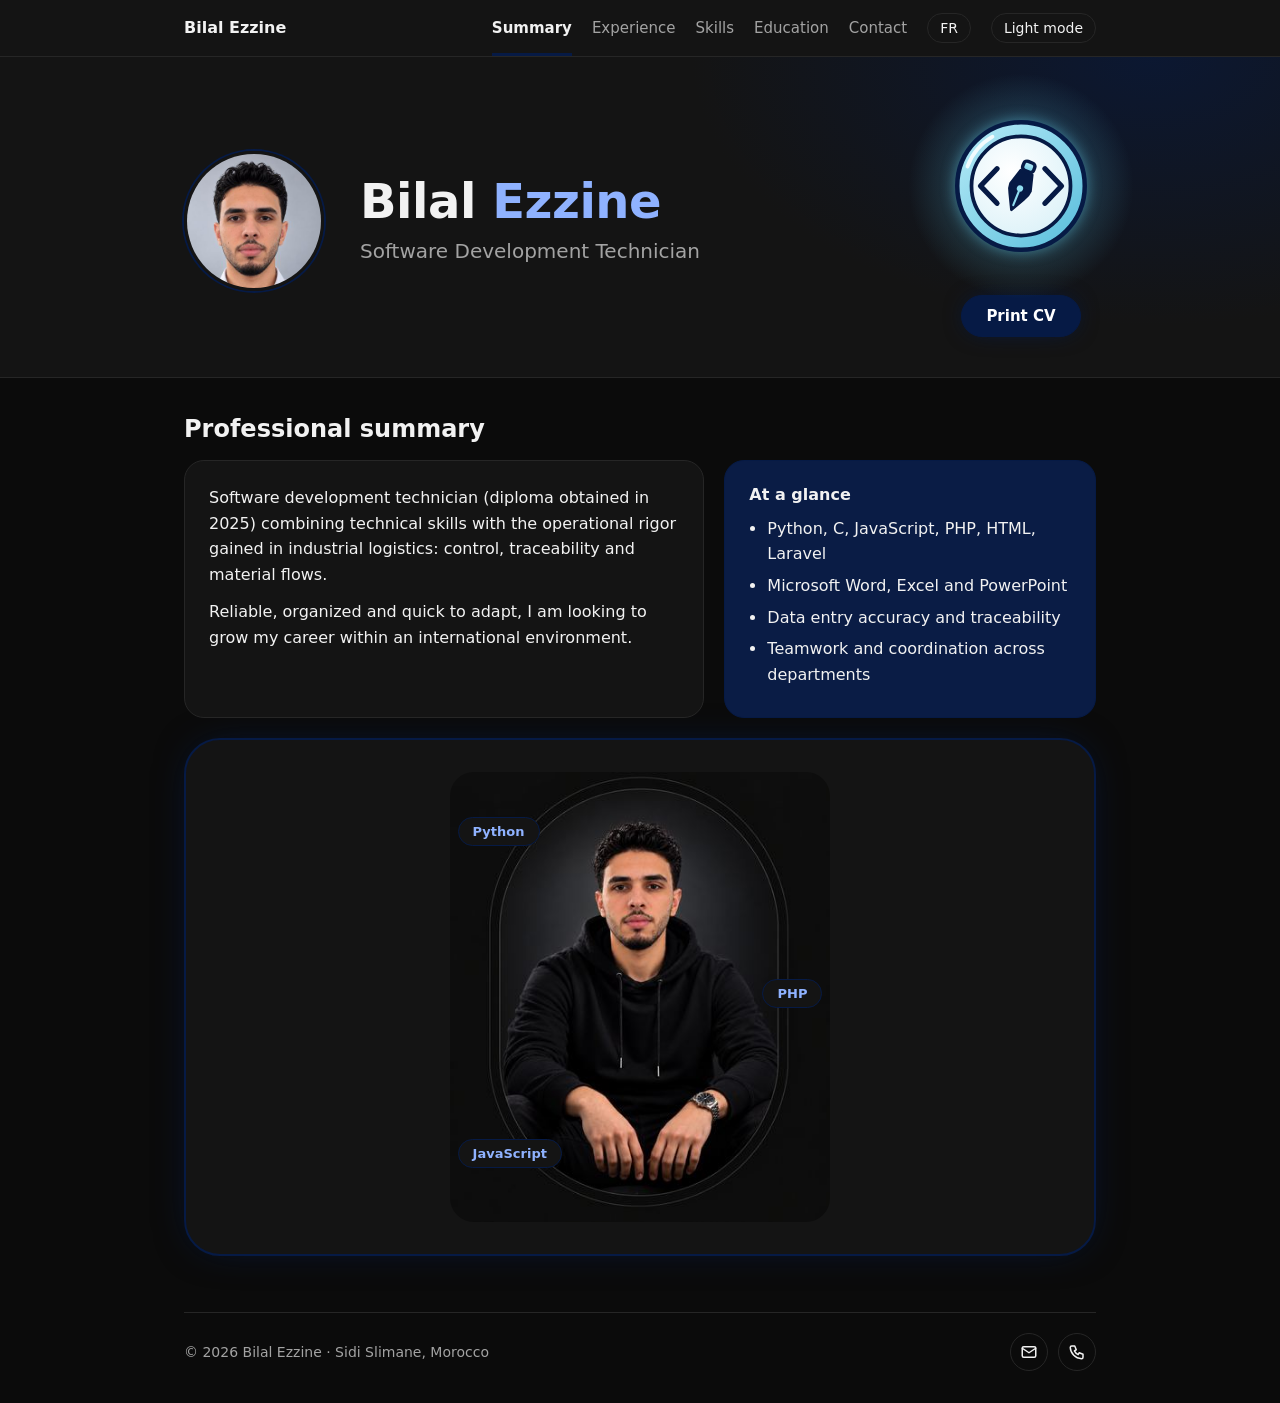
==== index.html @ f0fdd1bc "Add files via upload" ====
<!DOCTYPE html>
<html lang="en">
<head>
<meta charset="utf-8">
<meta name="viewport" content="width=device-width, initial-scale=1, viewport-fit=cover">
<title>Bilal Ezzine – Software Development Technician | Logistics and Operations</title>
<meta name="description" content="Software development technician (2025) with industrial logistics experience at Kromberg & Schubert.">
<script>try{var t=localStorage.getItem("theme");if(t)document.documentElement.setAttribute("data-theme",t)}catch(e){}</script>
<link rel="stylesheet" href="style.css">
<link rel="stylesheet" href="cursor.css">
<link rel="icon" type="image/svg+xml" href="icon.svg">

</head>
<body>
<nav class="nav" aria-label="Main">
<div class="wrap">
<strong>Bilal Ezzine</strong>
<a class="l on" href="index.html" aria-current="page">Summary</a><a class="l" href="experience.html">Experience</a><a class="l" href="skills.html">Skills</a><a class="l" href="education.html">Education</a><a class="l" href="contact.html">Contact</a>
<button class="ib" id="lang" type="button" aria-label="Switch language">FR</button>
<button class="ib" id="theme" type="button" aria-label="Switch between light and dark theme">Theme</button>
</div>
</nav>

<header>
<div class="wrap">
<div class="head">
<div class="who"><img class="pic ava" src="[data-uri]" alt="Portrait of Bilal Ezzine" width="320" height="320"><div><h1>Bilal <span class="g">Ezzine</span></h1><p class="title" aria-live="off"><span id="role">Software Development Technician</span></p></div></div>
<div class="cta">
<!-- ===== Dev & Design icon : HTML ===== -->
<button class="dd" type="button" aria-label="Development and Design" title="Development &amp; Design">
<span class="dd__float">
<span class="dd__halo"></span>
<span class="dd__halo dd__halo--hi"></span>
<span class="dd__pulse"></span>
<span class="dd__body">
<svg class="dd__svg" viewBox="0 0 200 200" aria-hidden="true" focusable="false">
<defs>
<linearGradient id="ddRing" x1="0" y1="0" x2="1" y2="1"><stop offset="0" stop-color="#B9ECF8"/><stop offset="1" stop-color="#56BCDB"/></linearGradient>
<radialGradient id="ddDisc" cx=".4" cy=".35" r=".75"><stop offset="0" stop-color="#FFFFFF"/><stop offset="1" stop-color="#DAF1F8"/></radialGradient>
<linearGradient id="ddBarrel" x1="0" y1="0" x2="0" y2="1"><stop offset="0" stop-color="#B9ECF8"/><stop offset="1" stop-color="#6FCBE4"/></linearGradient>
<linearGradient id="ddShine" x1="0" y1="0" x2="1" y2="0"><stop offset="0" stop-color="#FFFFFF" stop-opacity="0"/><stop offset=".5" stop-color="#FFFFFF" stop-opacity=".8"/><stop offset="1" stop-color="#FFFFFF" stop-opacity="0"/></linearGradient>
<clipPath id="ddClip"><circle cx="100" cy="100" r="88"/></clipPath>
</defs>
<circle cx="100" cy="100" r="85" fill="url(#ddRing)" stroke="#061A45" stroke-width="6"/>
<circle cx="100" cy="100" r="66" fill="url(#ddDisc)" stroke="#061A45" stroke-width="5"/>
<path d="M28.6 74A76 76 0 0 1 62 34.2" fill="none" stroke="#FFFFFF" stroke-opacity=".85" stroke-width="5" stroke-linecap="round"/>
<g fill="none" stroke="#061A45" stroke-width="7" stroke-linecap="round" stroke-linejoin="round">
<path class="dd__br dd__br--l" d="M68 77 46 100 68 123"/>
<path class="dd__br dd__br--r" d="M132 77 154 100 132 123"/>
</g>
<g transform="translate(100 100) rotate(22) scale(.92)">
<g class="dd__nib">
<rect x="-8.5" y="-37" width="17" height="14" rx="5" fill="url(#ddBarrel)" stroke="#061A45" stroke-width="5"/>
<path d="M-9-21H9L15.5 2Q15.5 9 11 16L0 37-11 16Q-15.5 9-15.5 2Z" fill="#061A45" stroke="#061A45" stroke-width="4" stroke-linejoin="round"/>
<circle class="dd__hole" cx="0" cy="4" r="4.6" fill="#8FDDF0"/>
<path d="M0 9V30" stroke="#8FDDF0" stroke-width="3" stroke-linecap="round"/>
</g>
</g>
<g clip-path="url(#ddClip)"><g transform="rotate(18 100 100)"><rect class="dd__shine" x="-70" y="-30" width="44" height="260" fill="url(#ddShine)"/></g></g>
</svg>
</span>
</span>
</button>
<!-- ===== /Dev & Design icon : HTML ===== -->
<a class="btn" id="print" href="CV_Bilal_Ezzine.pdf" target="_blank" rel="noopener">Print CV</a></div>
</div>

</div>
</header>

<div class="wrap">
<main>
<section id="summary" class="rv cur">
<div class="sh"><h2>Professional summary</h2></div>
<div class="intro">
<div class="card">
<p>Software development technician (diploma obtained in 2025) combining technical skills with the operational rigor gained in industrial logistics: control, traceability and material flows.</p>
<p>Reliable, organized and quick to adapt, I am looking to grow my career within an international environment.</p>
</div>
<div class="card key">
<h3>At a glance</h3>
<ul>
<li>Python, C, JavaScript, PHP, HTML, Laravel</li>
<li>Microsoft Word, Excel and PowerPoint</li>
<li>Data entry accuracy and traceability</li>
<li>Teamwork and coordination across departments</li>
</ul>
</div>
</div>
<div class="show"><div class="frame"><img src="[data-uri]" alt="Bilal Ezzine, studio portrait" width="420" height="497"><span class="chip c1">Python</span><span class="chip c2">PHP</span><span class="chip c3">JavaScript</span></div></div>
</section>
<div class="printall" aria-hidden="true">
<section class="ps">
<div class="sh"><h2>Professional experience</h2></div>
<div class="card">
<div class="co"><b>Kromberg &amp; Schubert</b><span>Logistics and control</span></div>
<details class="job" open><summary><span class="d">June 2026 – present</span><h3>Material Flow Intern</h3></summary><ul><li>Track material flows between production areas</li><li>Support the availability of components</li></ul></details>
<details class="job" open><summary><span class="d">2025 – 2026</span><h3>Inbound Logistics</h3></summary><ul><li>Received components and checked their conformity</li><li>Monitored stock levels and entered data accurately in the system</li><li>Coordinated with other departments</li></ul></details>
<details class="job" open><summary><span class="d">5 months</span><h3>Logistics Control Agent (Hunter system)</h3></summary><ul><li>Controlled cable movements and ensured their traceability</li><li>Detected and reported anomalies</li></ul></details>
</div>
<div class="card" style="margin-top:16px">
<div class="co"><b>Earlier experience</b></div>
<details class="job" open><summary><span class="d">2023 · 2 months</span><h3>IT Intern, Sidi Slimane</h3></summary><ul><li>Processed data and supported users</li><li>Installed software and provided first-level troubleshooting</li></ul></details>
<details class="job" open><summary><span class="d">2020 – 2023</span><h3>Retailer and Cashier, clothing store</h3></summary><ul><li>Handled customer relations and sales</li><li>Managed the daily cash register</li></ul></details>
</div>
</section>
<section class="ps">
<div class="sh"><h2>Skills</h2>
</div>
<div class="cols">
<div class="card" data-c="dev"><h3>Programming and web</h3><ul><li>C</li><li>Python</li><li>JavaScript</li><li>PHP</li><li>HTML</li><li>Laravel</li></ul></div>
<div class="card" data-c="tools"><h3>Productivity tools</h3><ul><li>Microsoft Word</li><li>Excel</li><li>PowerPoint</li></ul></div>
<div class="card" data-c="ops"><h3>Logistics and operations</h3><ul><li>Logistics control</li><li>Material flow tracking</li><li>Traceability</li><li>Receiving</li></ul></div>
<div class="card" data-c="all"><h3>Strengths and languages</h3><ul><li>Rigor and organization</li><li>Teamwork</li><li>Adaptability</li><li>Initiative</li><li>Arabic</li><li>French</li><li>English</li></ul></div>
</div>
</section>
<section class="ps">
<div class="sh"><h2>Education</h2></div>
<div class="edu">
<div class="card"><div class="y">2025</div><h3>MIAGE, Sidi Slimane</h3><p>Specialized Technician diploma in Software Development, with additional training in office applications.</p></div>
<div class="card"><div class="y">2023</div><h3>Ibn Tofail University, Kénitra</h3><p>Second year in Economics and Management.</p></div>
<div class="card"><div class="y">2022</div><h3>Lycée Kacem Amine</h3><p>Baccalaureate in Physical Sciences, French option.</p></div>
</div>
</section>
<section class="ps">
<div class="sh"><h2>Contact</h2></div>
<div class="card"><p>I would be glad to discuss how my technical and operational background can contribute to your team.</p>
<p><a href="mailto:bilalezzine07@gmail.com">bilalezzine07@gmail.com</a> · <a href="tel:+212625199888">+212 6 25 19 98 88</a></p>
<p style="margin-top:16px"> <span role="status" style="margin-left:10px;color:var(--muted)"></span></p></div>
</section>
</div>
</main>
<footer><span>© 2026 Bilal Ezzine · Sidi Slimane, Morocco</span><span class="soc"><a href="mailto:bilalezzine07@gmail.com" aria-label="Email"><svg viewBox="0 0 24 24" width="18" height="18" fill="none" stroke="currentColor" stroke-width="2" stroke-linecap="round" stroke-linejoin="round" aria-hidden="true"><rect x="3" y="5" width="18" height="14" rx="2"/><path d="m3 7 9 6 9-6"/></svg></a><a href="tel:+212625199888" aria-label="Phone"><svg viewBox="0 0 24 24" width="18" height="18" fill="none" stroke="currentColor" stroke-width="2" stroke-linecap="round" stroke-linejoin="round" aria-hidden="true"><path d="M5 4h4l2 5-2.5 1.5a11 11 0 0 0 5 5L15 13l5 2v4a2 2 0 0 1-2 2A16 16 0 0 1 3 6a2 2 0 0 1 2-2z"/></svg></a></span></footer>
</div>

<script src="app.js"></script>
<script src="cursor.js"></script>
</body>
</html>
---- style.css ----
:root{--bg:#0b0b0b;--panel:#141414;--ink:#F2F2F2;--muted:#A3A3A3;--line:#262626;--accent:#061A45;--accent-ink:#8FB2FF;--accent-soft:#0A1C45;--on-accent:#FFFFFF;
--font:'Segoe UI','Segoe UI Variable',system-ui,-apple-system,'Helvetica Neue',Arial,sans-serif;
box-sizing:border-box;padding-top:env(safe-area-inset-top,0px);padding-bottom:env(safe-area-inset-bottom,0px);color-scheme:dark}
:root[data-theme="light"]{--bg:#F6F7FA;--panel:#FFFFFF;--ink:#111111;--muted:#555555;--line:#DDE1EA;--accent:#061A45;--accent-ink:#061A45;--accent-soft:#E4EAF6;--on-accent:#FFFFFF;color-scheme:light}
*,*::before,*::after{box-sizing:border-box}
html{scroll-padding-top:calc(env(safe-area-inset-top,0px) + 72px);scroll-behavior:smooth}
body{margin:0;background:var(--bg);color:var(--ink);font:400 16px/1.6 var(--font)}
body::before{content:"";position:fixed;inset:0 0 auto;height:env(safe-area-inset-top,0px);background:var(--panel);z-index:11}
a{color:var(--accent-ink)}
:focus-visible{outline:2px solid var(--accent-ink);outline-offset:3px}
.wrap{max-width:960px;margin:0 auto;padding:0 24px}
.nav{position:sticky;top:env(safe-area-inset-top,0px);z-index:10;background:var(--panel);border-bottom:1px solid var(--line)}
.nav .wrap{display:flex;align-items:center;gap:20px;height:56px}
.nav strong{font-weight:600;margin-right:auto;white-space:nowrap}
.nav a.l{color:var(--muted);text-decoration:none;font-size:15px;height:56px;display:flex;align-items:center;border-bottom:3px solid transparent;padding-top:3px}
.nav a.l:hover{color:var(--ink)}
.nav a.l.on{color:var(--ink);border-bottom-color:var(--accent);font-weight:600}
.ib{border:1px solid var(--line);background:transparent;color:var(--ink);border-radius:4px;padding:6px 12px;font:500 14px var(--font);cursor:pointer}
.ib:hover{border-color:var(--accent);color:var(--accent-ink)}
#bar{position:absolute;left:0;bottom:-1px;height:3px;width:0;background:var(--accent)}
header{background:var(--panel);border-bottom:1px solid var(--line)}
.head{padding:44px 0 28px;display:grid;grid-template-columns:1fr auto;gap:24px;align-items:end}
h1{font:600 clamp(34px,6vw,48px)/1.1 var(--font);margin:0 0 8px;letter-spacing:-.01em}
.title{font-size:20px;color:var(--muted);margin:0;min-height:1.6em}
.title span{display:inline-block;transition:opacity .35s,transform .35s}
.title span.out{opacity:0;transform:translateY(6px)}
.who{display:flex;align-items:center;gap:24px}.pic{width:128px;height:128px;border-radius:50%;object-fit:cover;border:3px solid var(--panel);box-shadow:0 0 0 2px var(--accent);flex:none}
.cta{display:flex;gap:10px;flex-wrap:wrap}
.btn{display:inline-block;padding:10px 20px;border-radius:4px;font:600 15px var(--font);text-decoration:none;border:1px solid var(--accent);background:var(--accent);color:var(--on-accent);cursor:pointer}
.btn.alt{background:transparent;color:var(--accent-ink)}
.btn:hover{filter:brightness(1.08)}
.facts{display:flex;flex-wrap:wrap;gap:8px 28px;padding:14px 0 18px;border-top:1px solid var(--line);font-size:15px;color:var(--muted)}
.facts a{color:var(--ink);text-decoration:none}
.facts a:hover{color:var(--accent-ink);text-decoration:underline}
main{padding:36px 0 56px}
section{margin-bottom:40px}
.sh{display:flex;justify-content:space-between;align-items:center;gap:12px;margin-bottom:16px;flex-wrap:wrap}
h2{font:600 24px/1.25 var(--font);margin:0}
.card{background:var(--panel);border:1px solid var(--line);border-radius:6px;padding:24px;transition:border-color .2s,box-shadow .2s}
.card:hover{border-color:var(--accent)}
.card p{margin:0 0 12px;max-width:64ch}
.card p:last-child{margin:0}
.intro{display:grid;grid-template-columns:1.4fr 1fr;gap:20px}
.key{background:var(--accent-soft);border-color:transparent}
.card h3,.key h3{font:600 16px/1.3 var(--font);margin:0 0 10px}
.key ul{margin:0;padding-left:18px}
.key li{margin-bottom:6px}
details.job{border-top:1px solid var(--line)}
details.job:first-of-type{border-top:0}
details.job summary{cursor:pointer;list-style:none;display:grid;grid-template-columns:170px 1fr 20px;gap:4px 24px;padding:14px 0;align-items:baseline}
details.job summary::-webkit-details-marker{display:none}
details.job summary::after{content:"+";color:var(--accent-ink);font-weight:600;font-size:20px;text-align:right;transition:transform .2s}
details.job[open] summary::after{content:"–"}
.job .d{color:var(--muted);font-size:14.5px}
.job h3{font:600 16.5px/1.3 var(--font);margin:0}
.job ul{margin:0 0 14px 194px;padding-left:18px;max-width:62ch}
.job li{margin-bottom:3px}
.co{display:flex;justify-content:space-between;gap:10px;flex-wrap:wrap;margin-bottom:6px}
.co b{font-size:18px;font-weight:600}
.co span{color:var(--muted)}
.tabs{display:flex;gap:8px;flex-wrap:wrap}
.tabs button{border:1px solid var(--line);background:transparent;color:var(--ink);border-radius:999px;padding:5px 15px;font:500 14px var(--font);cursor:pointer}
.tabs button[aria-pressed="true"]{background:var(--accent);border-color:var(--accent);color:var(--on-accent)}
.cols{display:grid;grid-template-columns:repeat(2,1fr);gap:16px}
.cols .card[hidden]{display:none}
.cols ul{list-style:none;margin:0;padding:0;display:flex;flex-wrap:wrap;gap:8px}
.cols li{border:1px solid var(--line);border-radius:4px;padding:3px 11px;font-size:14.5px;background:var(--bg)}
.edu{display:grid;gap:16px;grid-template-columns:repeat(3,1fr)}
.edu .y{color:var(--accent-ink);font-weight:600;font-size:14.5px;margin-bottom:4px}
.edu p{color:var(--muted);font-size:15px}
footer{border-top:1px solid var(--line);padding:20px 0 32px;color:var(--muted);font-size:14px}
.js .rv{opacity:0;transform:translateY(14px);transition:opacity .6s ease,transform .6s ease}
.js .rv.in{opacity:1;transform:none}
.g{color:var(--accent-ink)}
header{background:radial-gradient(60% 140% at 90% 0%,rgba(6,26,69,.6),transparent 60%),var(--panel)}
.card{border-radius:20px}.card:hover{box-shadow:0 0 0 1px var(--accent),0 0 28px -10px var(--accent)}
.btn,.ib{border-radius:999px}.btn{padding:11px 24px;box-shadow:0 0 22px -6px var(--accent)}
.cols li{border-radius:999px}.key{border:1px solid var(--accent)}
.head{padding:48px 0 40px;align-items:center}.who{gap:36px}
.pic{width:min(240px,34vw);height:auto;border-radius:28px;border:1px solid var(--line);box-shadow:0 0 40px -12px var(--accent)}
footer{display:flex;justify-content:space-between;align-items:center;gap:12px;flex-wrap:wrap}
.soc{display:flex;gap:10px}.soc a{width:38px;height:38px;border:1px solid var(--line);border-radius:50%;display:grid;place-items:center;color:var(--ink)}.soc a:hover{border-color:var(--accent);color:var(--accent-ink)}
@media print{:root:root:root{--bg:#fff;--panel:#fff;--ink:#111;--muted:#444;--line:#ccc;--accent:#061A45;--accent-ink:#061A45;--accent-soft:#f2f2f2;--on-accent:#fff}header{background:#fff}.card:hover,.btn,.pic{box-shadow:none}.soc{display:none}}
section{display:none;margin-bottom:0}section.cur{display:block;animation:pg .35s ease}.printall{display:none}@keyframes pg{from{opacity:0;transform:translateY(10px)}}
main{min-height:60vh}
@media (prefers-reduced-motion:reduce){section.cur{animation:none}}
@media print{section{display:block!important;margin-bottom:28px}.printall{display:block}}
.pic.ava{width:140px;height:140px;border-radius:50%;object-fit:cover;border:3px solid var(--panel);box-shadow:0 0 0 2px var(--accent)}
.show{margin-top:20px;border:2px solid var(--accent);border-radius:36px;background:var(--panel);padding:32px 16px;display:flex;justify-content:center;box-shadow:0 0 40px -14px var(--accent)}
.frame{position:relative;width:min(380px,100%)}.frame img{display:block;width:100%;height:auto;border-radius:24px}
.chip{position:absolute;padding:6px 14px;border-radius:999px;background:var(--panel);border:1px solid var(--accent);color:var(--accent-ink);font:600 13px var(--font);animation:fl 4s ease-in-out infinite}
.c1{top:10%;left:2%}.c2{top:46%;right:2%;animation-delay:-1.3s}.c3{bottom:12%;left:2%;animation-delay:-2.6s}
@keyframes fl{50%{transform:translateY(-8px)}}
@media (prefers-reduced-motion:reduce){.chip{animation:none}}
@media print{.chip{display:none}.show{box-shadow:none}}
@media (max-width:760px){.who{flex-direction:column;align-items:flex-start;gap:16px}.nav .wrap{gap:14px;overflow-x:auto}.nav strong{display:none}.nav a.l{font-size:14px;white-space:nowrap}.head,.intro,.cols,.edu{grid-template-columns:1fr}.head{align-items:start}details.job summary{grid-template-columns:1fr 20px}.job .d{grid-column:1}.job ul{margin-left:0}}
@media (prefers-reduced-motion:reduce){html{scroll-behavior:auto}.js .rv{opacity:1;transform:none;transition:none}.title span{transition:none}}
@media print{body{background:#fff}.nav,.cta,.tabs,#expand,#copy,#msg{display:none}.card{break-inside:avoid}.js .rv{opacity:1;transform:none}}
@media (max-width:760px){.pic{width:170px}.head{padding:32px 0}}
@media (max-width:760px){.pic.ava{width:120px;height:120px}.show{border-radius:28px;padding:20px 12px}}

.nav a.l{flex:none}

/* ===== Dev & Design icon : CSS ===== */
.dd{--size:240px;--cyan:94,196,226;appearance:none;background:none;border:0;padding:0;margin:0;cursor:pointer;position:relative;display:block;width:var(--size);height:var(--size);-webkit-tap-highlight-color:transparent;border-radius:50%}
.dd:focus-visible{outline:2px solid rgba(150,225,245,.95);outline-offset:12px}
.dd__float{position:absolute;inset:0;animation:dd-float 6s ease-in-out infinite}
.dd__halo{position:absolute;inset:-28%;border-radius:50%;pointer-events:none;background:radial-gradient(circle,rgba(var(--cyan),.5) 0%,rgba(var(--cyan),.2) 38%,rgba(var(--cyan),0) 68%);animation:dd-breathe 5s ease-in-out infinite}
.dd__halo.dd__halo--hi{background:radial-gradient(circle,rgba(175,238,252,.6) 0%,rgba(var(--cyan),.3) 36%,rgba(var(--cyan),0) 66%);opacity:0;animation:none;transition:opacity .5s ease}
.dd:hover .dd__halo--hi,.dd:focus-visible .dd__halo--hi{opacity:1}
.dd__body{position:absolute;inset:0;transition:transform .6s cubic-bezier(.2,.8,.2,1),filter .6s ease;filter:drop-shadow(0 0 7px rgba(var(--cyan),.5))}
.dd:hover .dd__body,.dd:focus-visible .dd__body{transform:scale(1.07);filter:drop-shadow(0 0 13px rgba(var(--cyan),.78)) brightness(1.06)}
.dd:active .dd__body{transform:scale(1.02);transition-duration:.15s}
.dd__svg{display:block;width:100%;height:100%;overflow:visible}
.dd__pulse{position:absolute;inset:-4%;border-radius:50%;pointer-events:none;opacity:0;background:radial-gradient(circle,rgba(var(--cyan),0) 58%,rgba(var(--cyan),.5) 70%,rgba(var(--cyan),0) 76%)}
.dd:hover .dd__pulse{animation:dd-pulse 1.2s ease-out 1}
.dd__ripple{position:absolute;inset:2%;border-radius:50%;pointer-events:none;opacity:0;border:2px solid rgba(155,228,246,.9);box-shadow:0 0 18px 2px rgba(var(--cyan),.55),inset 0 0 14px rgba(var(--cyan),.35);animation:dd-ripple 1s cubic-bezier(.16,.7,.3,1) forwards}
.dd__ripple--b{border-width:1px;animation-delay:.14s}
.dd__br--l{animation:dd-brl 4.8s ease-in-out infinite}
.dd__br--r{animation:dd-brr 4.8s ease-in-out infinite}
.dd__nib{transform-box:fill-box;transform-origin:50% 50%;animation:dd-nib 6.5s ease-in-out infinite}
.dd__hole{animation:dd-hole 3.2s ease-in-out infinite}
.dd__shine{animation:dd-shine 8s ease-in-out infinite}
@keyframes dd-float{0%,100%{transform:translateY(0)}50%{transform:translateY(-7px)}}
@keyframes dd-breathe{0%,100%{opacity:.55;transform:scale(.94)}50%{opacity:1;transform:scale(1.06)}}
@keyframes dd-pulse{0%{opacity:.85;transform:scale(.88)}100%{opacity:0;transform:scale(1.35)}}
@keyframes dd-ripple{0%{opacity:.9;transform:scale(.9)}100%{opacity:0;transform:scale(1.7)}}
@keyframes dd-brl{0%,100%{transform:translateX(0)}50%{transform:translateX(-2.5px)}}
@keyframes dd-brr{0%,100%{transform:translateX(0)}50%{transform:translateX(2.5px)}}
@keyframes dd-nib{0%,100%{transform:rotate(-2.5deg) translateY(0)}50%{transform:rotate(2.5deg) translateY(-1.5px)}}
@keyframes dd-hole{0%,100%{opacity:.7}50%{opacity:1}}
@keyframes dd-shine{0%,58%{transform:translateX(0);opacity:0}62%{opacity:1}90%{opacity:1}100%{transform:translateX(340px);opacity:0}}
@media (prefers-reduced-motion:reduce){
.dd__float,.dd__halo,.dd__br,.dd__nib,.dd__hole,.dd__shine,.dd__pulse{animation:none!important}
.dd__halo{opacity:.85}.dd__shine{opacity:0}.dd__ripple{display:none}
.dd__body{transition:filter .3s ease}
.dd:hover .dd__body,.dd:focus-visible .dd__body,.dd:active .dd__body{transform:none}
}
/* ===== /Dev & Design icon : CSS ===== */
.cta{flex-direction:column;align-items:center;gap:34px}
.cta .dd{--size:150px;margin-top:6px}
@media (max-width:760px){.cta{align-items:flex-start;gap:30px;padding-left:10px}.cta .dd{--size:128px}}
@media print{.dd{display:none}}
---- cursor.css ----
/* ===== Custom cursor : Development & Design ===== */
@property --gs{syntax:'<number>';inherits:true;initial-value:1}
.ddc{--ddc-cyan:94,196,226;--ddc-navy:6,26,69;position:fixed;left:0;top:0;width:0;height:0;z-index:2147483647;pointer-events:none;opacity:0;transition:opacity .25s ease}
.ddc.on{opacity:1}
/* when the browser supports it the cursor lives in the top layer, above dialogs, modals and popovers */
.ddc[popover]{position:fixed;inset:auto;left:0;top:0;width:0;height:0;max-width:none;max-height:none;margin:0;padding:0;border:0;background:none;color:inherit;overflow:visible}
.ddc,.ddc *{pointer-events:none!important}
/* native cursor: hidden on every element, every pseudo-element, in every state.
   Vendor-specific pseudo-elements live in their own rules so an unknown one cannot invalidate the others. */
html.ddc-on,html.ddc-on *,html.ddc-on *::before,html.ddc-on *::after,html.ddc-on *::marker{cursor:none!important}
html.ddc-on *::-webkit-details-marker{cursor:none!important}
html.ddc-on *::file-selector-button{cursor:none!important}
html.ddc-on *::backdrop{cursor:none!important}
/* same rule in a cascade layer: layered !important beats any unlayered !important (e.g. .btn:hover{cursor:pointer!important}) */
@layer ddc-cursor{html.ddc-on,html.ddc-on *,html.ddc-on *::before,html.ddc-on *::after,html.ddc-on *::marker{cursor:none!important}}
html.ddc-on img{-webkit-user-drag:none;user-drag:none}

.ddc__trail{position:fixed;left:0;top:0;width:100vw;height:100vh}
.ddc__ring,.ddc__dot,.ddc__pulses{position:fixed;left:0;top:0;width:0;height:0}
.ddc__ring,.ddc__dot{will-change:transform}

/* ring */
.ddc__shape{--s:1;--r:0deg;--p:1;--gs:1;position:absolute;left:-17px;top:-17px;width:34px;height:34px;box-sizing:border-box;border-radius:50%;
border:1.5px solid rgba(var(--ddc-cyan),.85);
background:radial-gradient(circle,rgba(var(--ddc-navy),.15) 0%,rgba(var(--ddc-navy),.55) 100%);
transform:rotate(var(--r)) scale(calc(var(--s) * var(--p)));
transition:transform .38s cubic-bezier(.2,.8,.2,1),border-radius .38s ease,border-color .3s ease,background .35s ease,--gs .4s ease;
animation:ddc-breathe 4.2s ease-in-out infinite}
.ddc__shape::before{content:"";position:absolute;inset:-6px;border-radius:50%;border:1px solid transparent;border-top-color:rgba(var(--ddc-cyan),.75);border-bottom-color:rgba(var(--ddc-cyan),.75);animation:ddc-spin 9s linear infinite;transition:opacity .3s ease}
@keyframes ddc-breathe{
0%,100%{box-shadow:0 0 calc(10px * var(--gs)) rgba(var(--ddc-cyan),calc(.22 * var(--gs))),inset 0 0 calc(6px * var(--gs)) rgba(var(--ddc-cyan),calc(.14 * var(--gs)))}
50%{box-shadow:0 0 calc(20px * var(--gs)) rgba(var(--ddc-cyan),calc(.42 * var(--gs))),inset 0 0 calc(10px * var(--gs)) rgba(var(--ddc-cyan),calc(.26 * var(--gs)))}}
@keyframes ddc-spin{to{transform:rotate(360deg)}}

/* precise dot */
.ddc__dot i{position:absolute;left:-4px;top:-4px;width:8px;height:8px;box-sizing:border-box;border-radius:50%;background:#A9ECF9;border:1.5px solid #061A45;box-shadow:0 0 8px 1px rgba(var(--ddc-cyan),.85);transition:transform .3s cubic-bezier(.2,.8,.2,1)}

/* labels */
.ddc__label{position:absolute;left:0;top:0;width:0;height:0}
.ddc__label span{position:absolute;left:0;top:0;display:block;transform:translate(-50%,-50%) scale(.7);opacity:0;color:#fff;font:600 12px/1 system-ui,-apple-system,"Segoe UI",Roboto,sans-serif;letter-spacing:.06em;white-space:nowrap;transition:opacity .25s ease,transform .35s cubic-bezier(.2,.8,.2,1)}
.ddc__a svg{display:block;color:#A9ECF9}

/* states */
.ddc[data-cur="btn"] .ddc__shape{--s:1.6;--gs:1.7;border-color:rgba(170,236,250,.95);background:radial-gradient(circle,rgba(var(--ddc-cyan),.22) 0%,rgba(var(--ddc-navy),.45) 100%)}
.ddc[data-cur="btn"] .ddc__dot i{transform:scale(.7)}
.ddc[data-cur="link"] .ddc__shape{--s:1.25;--r:45deg;--gs:1.4;border-radius:10px;border-color:rgba(170,236,250,.95)}
.ddc[data-cur="link"] .ddc__shape::before,.ddc[data-cur="view"] .ddc__shape::before{opacity:0}
.ddc[data-cur="link"] .ddc__dot i,.ddc[data-cur="view"] .ddc__dot i{transform:scale(0)}
.ddc[data-cur="link"] .ddc__a{opacity:1;transform:translate(-50%,-50%) scale(1)}
.ddc[data-cur="view"] .ddc__shape{--s:2.3;--gs:1.8;border-color:rgba(170,236,250,.9);background:radial-gradient(circle at 35% 30%,rgba(var(--ddc-cyan),.9) 0%,rgba(var(--ddc-navy),.96) 100%)}
.ddc[data-cur="view"] .ddc__v{opacity:1;transform:translate(-50%,-50%) scale(1)}
.ddc[data-down] .ddc__shape{--p:.84}

/* click pulse */
.ddc__pulse{position:fixed;width:0;height:0}
.ddc__pulse::before{content:"";position:absolute;left:-30px;top:-30px;width:60px;height:60px;box-sizing:border-box;border-radius:50%;border:1.5px solid rgba(170,236,250,.95);background:radial-gradient(circle,rgba(var(--ddc-cyan),.35) 0%,rgba(var(--ddc-cyan),0) 70%);box-shadow:0 0 18px rgba(var(--ddc-cyan),.6);animation:ddc-pulse .65s cubic-bezier(.16,.7,.3,1) forwards}
@keyframes ddc-pulse{0%{opacity:1;transform:scale(.2)}100%{opacity:0;transform:scale(1.35)}}

/* light theme */
:root[data-theme="light"] .ddc__shape{border-color:rgba(6,26,69,.7);background:radial-gradient(circle,rgba(var(--ddc-cyan),.12) 0%,rgba(var(--ddc-cyan),.3) 100%)}
:root[data-theme="light"] .ddc[data-cur="btn"] .ddc__shape,:root[data-theme="light"] .ddc[data-cur="link"] .ddc__shape{border-color:rgba(6,26,69,.9)}
:root[data-theme="light"] .ddc[data-cur="view"] .ddc__shape{border-color:rgba(6,26,69,.9);background:radial-gradient(circle at 35% 30%,rgba(var(--ddc-cyan),.95) 0%,rgba(var(--ddc-navy),.96) 100%)}

/* reduced motion: exact follow, no trail, no breathing, no transitions */
.ddc.calm,.ddc.calm *,.ddc.calm *::before{animation:none!important;transition:none!important}
.ddc.calm .ddc__trail,.ddc.calm .ddc__pulses{display:none}
.ddc.calm .ddc__shape::before{display:none}
.ddc.calm .ddc__shape{box-shadow:0 0 12px rgba(var(--ddc-cyan),.3)}
@media (prefers-reduced-motion:reduce){.ddc__shape,.ddc__shape::before,.ddc__pulse::before{animation:none!important}}

/* print: never shown. Touch devices: cursor.js never creates the cursor, so the system cursor is untouched. */
@media print{.ddc{display:none!important}}
/* ===== /Custom cursor ===== */
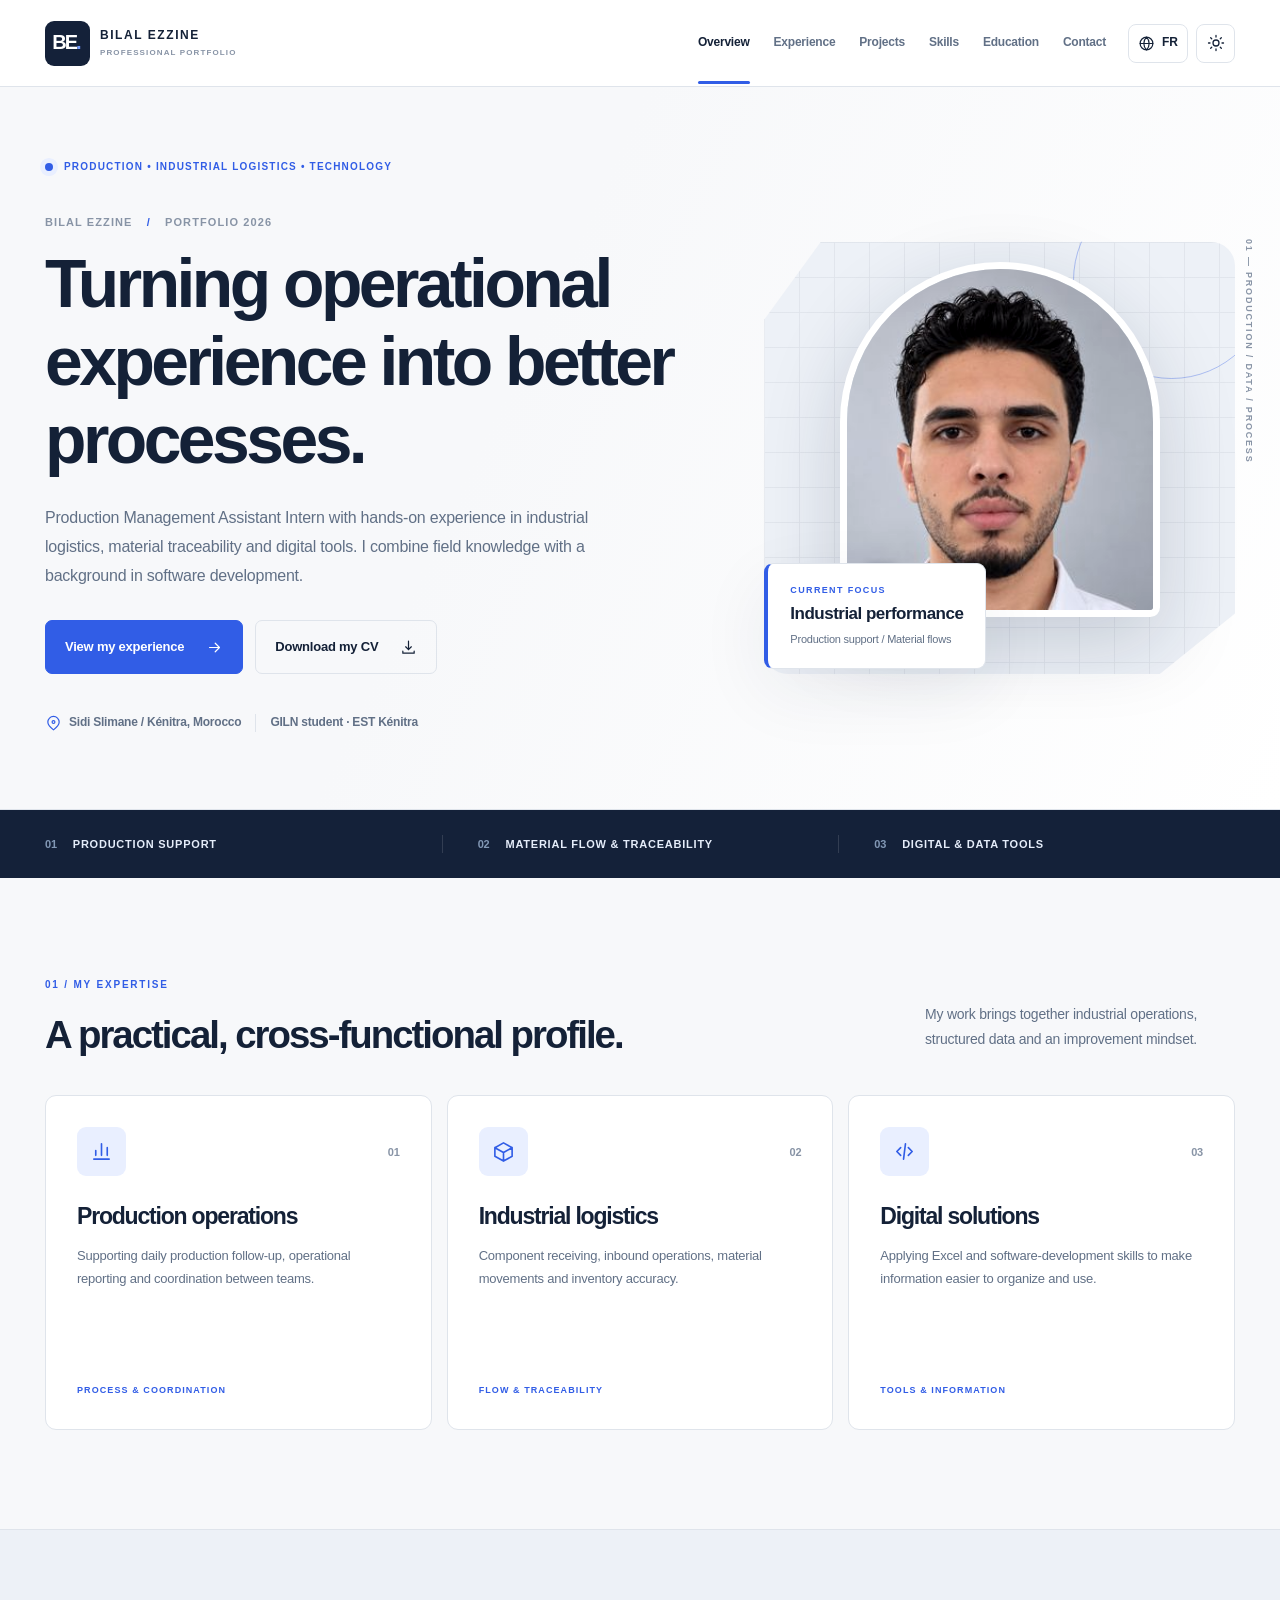
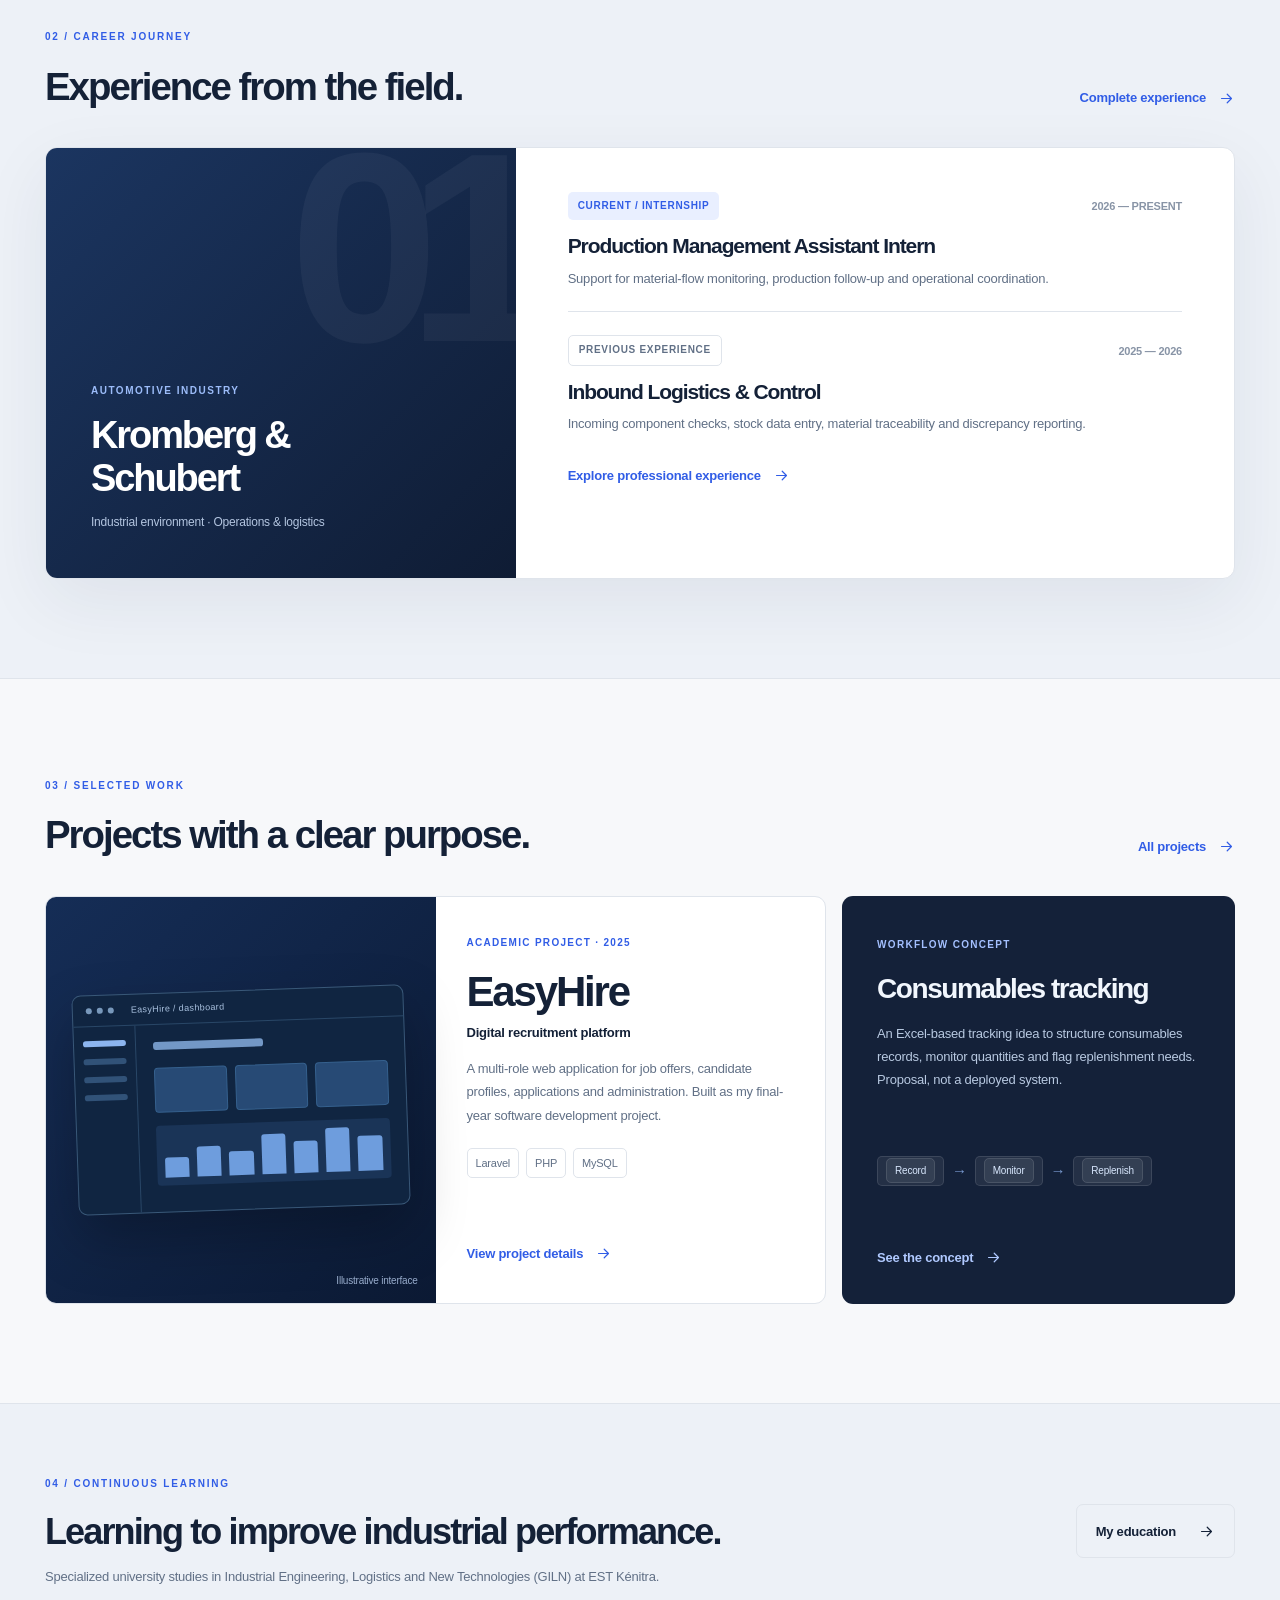
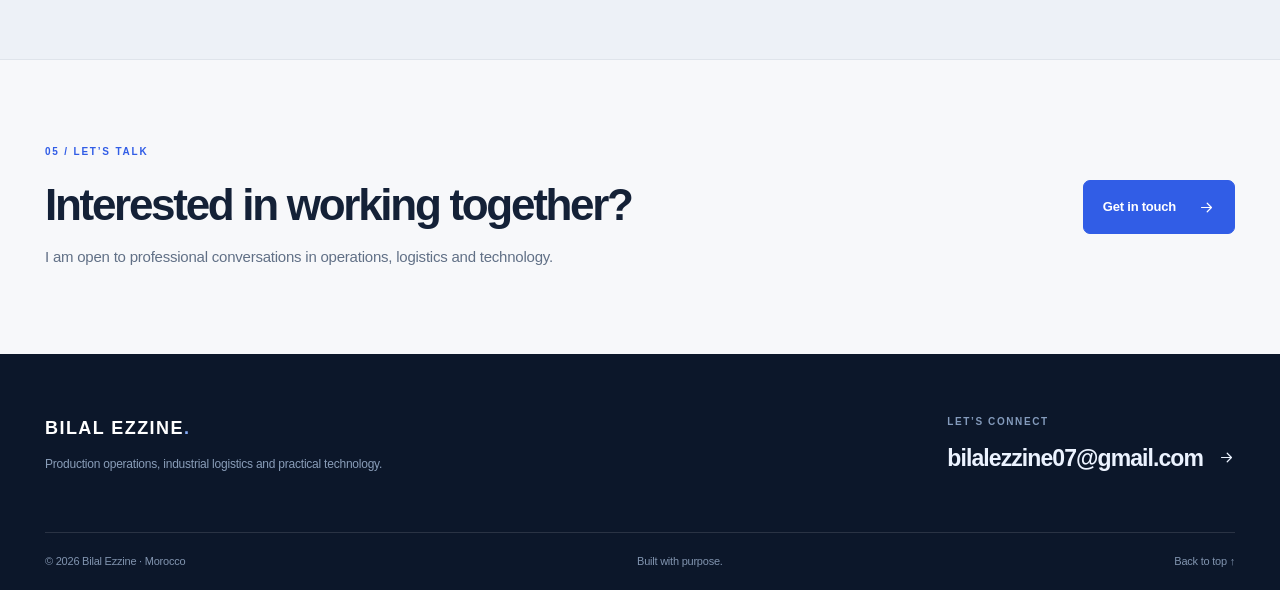
==== commit 8cb6bb9f: "Add files via upload" ====
--- a/index.html
+++ b/index.html
@@ -1,139 +1,16 @@
-<!DOCTYPE html>
-<html lang="en">
-<head>
-<meta charset="utf-8">
-<meta name="viewport" content="width=device-width, initial-scale=1, viewport-fit=cover">
-<title>Bilal Ezzine – Software Development Technician | Logistics and Operations</title>
-<meta name="description" content="Software development technician (2025) with industrial logistics experience at Kromberg & Schubert.">
-<script>try{var t=localStorage.getItem("theme");if(t)document.documentElement.setAttribute("data-theme",t)}catch(e){}</script>
-<link rel="stylesheet" href="style.css">
-<link rel="stylesheet" href="cursor.css">
-<link rel="icon" type="image/svg+xml" href="icon.svg">
-
-</head>
-<body>
-<nav class="nav" aria-label="Main">
-<div class="wrap">
-<strong>Bilal Ezzine</strong>
-<a class="l on" href="index.html" aria-current="page">Summary</a><a class="l" href="experience.html">Experience</a><a class="l" href="skills.html">Skills</a><a class="l" href="education.html">Education</a><a class="l" href="contact.html">Contact</a>
-<button class="ib" id="lang" type="button" aria-label="Switch language">FR</button>
-<button class="ib" id="theme" type="button" aria-label="Switch between light and dark theme">Theme</button>
-</div>
-</nav>
-
-<header>
-<div class="wrap">
-<div class="head">
-<div class="who"><img class="pic ava" src="[data-uri]" alt="Portrait of Bilal Ezzine" width="320" height="320"><div><h1>Bilal <span class="g">Ezzine</span></h1><p class="title" aria-live="off"><span id="role">Software Development Technician</span></p></div></div>
-<div class="cta">
-<!-- ===== Dev & Design icon : HTML ===== -->
-<button class="dd" type="button" aria-label="Development and Design" title="Development &amp; Design">
-<span class="dd__float">
-<span class="dd__halo"></span>
-<span class="dd__halo dd__halo--hi"></span>
-<span class="dd__pulse"></span>
-<span class="dd__body">
-<svg class="dd__svg" viewBox="0 0 200 200" aria-hidden="true" focusable="false">
-<defs>
-<linearGradient id="ddRing" x1="0" y1="0" x2="1" y2="1"><stop offset="0" stop-color="#B9ECF8"/><stop offset="1" stop-color="#56BCDB"/></linearGradient>
-<radialGradient id="ddDisc" cx=".4" cy=".35" r=".75"><stop offset="0" stop-color="#FFFFFF"/><stop offset="1" stop-color="#DAF1F8"/></radialGradient>
-<linearGradient id="ddBarrel" x1="0" y1="0" x2="0" y2="1"><stop offset="0" stop-color="#B9ECF8"/><stop offset="1" stop-color="#6FCBE4"/></linearGradient>
-<linearGradient id="ddShine" x1="0" y1="0" x2="1" y2="0"><stop offset="0" stop-color="#FFFFFF" stop-opacity="0"/><stop offset=".5" stop-color="#FFFFFF" stop-opacity=".8"/><stop offset="1" stop-color="#FFFFFF" stop-opacity="0"/></linearGradient>
-<clipPath id="ddClip"><circle cx="100" cy="100" r="88"/></clipPath>
-</defs>
-<circle cx="100" cy="100" r="85" fill="url(#ddRing)" stroke="#061A45" stroke-width="6"/>
-<circle cx="100" cy="100" r="66" fill="url(#ddDisc)" stroke="#061A45" stroke-width="5"/>
-<path d="M28.6 74A76 76 0 0 1 62 34.2" fill="none" stroke="#FFFFFF" stroke-opacity=".85" stroke-width="5" stroke-linecap="round"/>
-<g fill="none" stroke="#061A45" stroke-width="7" stroke-linecap="round" stroke-linejoin="round">
-<path class="dd__br dd__br--l" d="M68 77 46 100 68 123"/>
-<path class="dd__br dd__br--r" d="M132 77 154 100 132 123"/>
-</g>
-<g transform="translate(100 100) rotate(22) scale(.92)">
-<g class="dd__nib">
-<rect x="-8.5" y="-37" width="17" height="14" rx="5" fill="url(#ddBarrel)" stroke="#061A45" stroke-width="5"/>
-<path d="M-9-21H9L15.5 2Q15.5 9 11 16L0 37-11 16Q-15.5 9-15.5 2Z" fill="#061A45" stroke="#061A45" stroke-width="4" stroke-linejoin="round"/>
-<circle class="dd__hole" cx="0" cy="4" r="4.6" fill="#8FDDF0"/>
-<path d="M0 9V30" stroke="#8FDDF0" stroke-width="3" stroke-linecap="round"/>
-</g>
-</g>
-<g clip-path="url(#ddClip)"><g transform="rotate(18 100 100)"><rect class="dd__shine" x="-70" y="-30" width="44" height="260" fill="url(#ddShine)"/></g></g>
-</svg>
-</span>
-</span>
-</button>
-<!-- ===== /Dev & Design icon : HTML ===== -->
-<a class="btn" id="print" href="CV_Bilal_Ezzine.pdf" target="_blank" rel="noopener">Print CV</a></div>
-</div>
-
-</div>
-</header>
-
-<div class="wrap">
-<main>
-<section id="summary" class="rv cur">
-<div class="sh"><h2>Professional summary</h2></div>
-<div class="intro">
-<div class="card">
-<p>Software development technician (diploma obtained in 2025) combining technical skills with the operational rigor gained in industrial logistics: control, traceability and material flows.</p>
-<p>Reliable, organized and quick to adapt, I am looking to grow my career within an international environment.</p>
-</div>
-<div class="card key">
-<h3>At a glance</h3>
-<ul>
-<li>Python, C, JavaScript, PHP, HTML, Laravel</li>
-<li>Microsoft Word, Excel and PowerPoint</li>
-<li>Data entry accuracy and traceability</li>
-<li>Teamwork and coordination across departments</li>
-</ul>
-</div>
-</div>
-<div class="show"><div class="frame"><img src="[data-uri]" alt="Bilal Ezzine, studio portrait" width="420" height="497"><span class="chip c1">Python</span><span class="chip c2">PHP</span><span class="chip c3">JavaScript</span></div></div>
-</section>
-<div class="printall" aria-hidden="true">
-<section class="ps">
-<div class="sh"><h2>Professional experience</h2></div>
-<div class="card">
-<div class="co"><b>Kromberg &amp; Schubert</b><span>Logistics and control</span></div>
-<details class="job" open><summary><span class="d">June 2026 – present</span><h3>Material Flow Intern</h3></summary><ul><li>Track material flows between production areas</li><li>Support the availability of components</li></ul></details>
-<details class="job" open><summary><span class="d">2025 – 2026</span><h3>Inbound Logistics</h3></summary><ul><li>Received components and checked their conformity</li><li>Monitored stock levels and entered data accurately in the system</li><li>Coordinated with other departments</li></ul></details>
-<details class="job" open><summary><span class="d">5 months</span><h3>Logistics Control Agent (Hunter system)</h3></summary><ul><li>Controlled cable movements and ensured their traceability</li><li>Detected and reported anomalies</li></ul></details>
-</div>
-<div class="card" style="margin-top:16px">
-<div class="co"><b>Earlier experience</b></div>
-<details class="job" open><summary><span class="d">2023 · 2 months</span><h3>IT Intern, Sidi Slimane</h3></summary><ul><li>Processed data and supported users</li><li>Installed software and provided first-level troubleshooting</li></ul></details>
-<details class="job" open><summary><span class="d">2020 – 2023</span><h3>Retailer and Cashier, clothing store</h3></summary><ul><li>Handled customer relations and sales</li><li>Managed the daily cash register</li></ul></details>
-</div>
-</section>
-<section class="ps">
-<div class="sh"><h2>Skills</h2>
-</div>
-<div class="cols">
-<div class="card" data-c="dev"><h3>Programming and web</h3><ul><li>C</li><li>Python</li><li>JavaScript</li><li>PHP</li><li>HTML</li><li>Laravel</li></ul></div>
-<div class="card" data-c="tools"><h3>Productivity tools</h3><ul><li>Microsoft Word</li><li>Excel</li><li>PowerPoint</li></ul></div>
-<div class="card" data-c="ops"><h3>Logistics and operations</h3><ul><li>Logistics control</li><li>Material flow tracking</li><li>Traceability</li><li>Receiving</li></ul></div>
-<div class="card" data-c="all"><h3>Strengths and languages</h3><ul><li>Rigor and organization</li><li>Teamwork</li><li>Adaptability</li><li>Initiative</li><li>Arabic</li><li>French</li><li>English</li></ul></div>
-</div>
-</section>
-<section class="ps">
-<div class="sh"><h2>Education</h2></div>
-<div class="edu">
-<div class="card"><div class="y">2025</div><h3>MIAGE, Sidi Slimane</h3><p>Specialized Technician diploma in Software Development, with additional training in office applications.</p></div>
-<div class="card"><div class="y">2023</div><h3>Ibn Tofail University, Kénitra</h3><p>Second year in Economics and Management.</p></div>
-<div class="card"><div class="y">2022</div><h3>Lycée Kacem Amine</h3><p>Baccalaureate in Physical Sciences, French option.</p></div>
-</div>
-</section>
-<section class="ps">
-<div class="sh"><h2>Contact</h2></div>
-<div class="card"><p>I would be glad to discuss how my technical and operational background can contribute to your team.</p>
-<p><a href="mailto:bilalezzine07@gmail.com">bilalezzine07@gmail.com</a> · <a href="tel:+212625199888">+212 6 25 19 98 88</a></p>
-<p style="margin-top:16px"> <span role="status" style="margin-left:10px;color:var(--muted)"></span></p></div>
-</section>
-</div>
-</main>
-<footer><span>© 2026 Bilal Ezzine · Sidi Slimane, Morocco</span><span class="soc"><a href="mailto:bilalezzine07@gmail.com" aria-label="Email"><svg viewBox="0 0 24 24" width="18" height="18" fill="none" stroke="currentColor" stroke-width="2" stroke-linecap="round" stroke-linejoin="round" aria-hidden="true"><rect x="3" y="5" width="18" height="14" rx="2"/><path d="m3 7 9 6 9-6"/></svg></a><a href="tel:+212625199888" aria-label="Phone"><svg viewBox="0 0 24 24" width="18" height="18" fill="none" stroke="currentColor" stroke-width="2" stroke-linecap="round" stroke-linejoin="round" aria-hidden="true"><path d="M5 4h4l2 5-2.5 1.5a11 11 0 0 0 5 5L15 13l5 2v4a2 2 0 0 1-2 2A16 16 0 0 1 3 6a2 2 0 0 1 2-2z"/></svg></a></span></footer>
-</div>
-
-<script src="app.js"></script>
-<script src="cursor.js"></script>
-</body>
-</html>
+<!doctype html><html lang="en" data-theme="light"><head><meta charset="utf-8"><meta name="viewport" content="width=device-width, initial-scale=1"><meta name="color-scheme" content="light dark"><meta name="theme-color" content="#f7f8fa"><meta name="description" content="Professional portfolio — production support, industrial logistics, software development and digital tools."><meta property="og:title" content="Industrial Operations &amp; Digital Tools | Bilal Ezzine"><meta property="og:description" content="Professional portfolio — production support, industrial logistics, software development and digital tools."><title>Industrial Operations &amp; Digital Tools | Bilal Ezzine</title><link rel="icon" type="image/svg+xml" href="favicon.svg"><link rel="stylesheet" href="style.css"><script>try{let x=localStorage.getItem('be-theme');if(x==='dark'||x==='light')document.documentElement.dataset.theme=x;let y=localStorage.getItem('be-lang');if(y==='fr')document.documentElement.lang='fr';}catch(e){}</script><script src="script.js" defer></script></head><body id="top"><a class="skip" href="#main">Skip to main content</a>
+<header class="site-header"><div class="shell header-layout"><a href="index.html" class="brand" aria-label="Bilal Ezzine — portfolio"><span class="brand-monogram">BE<span>.</span></span><span class="brand-text"><strong>BILAL EZZINE</strong><small><span data-en="PROFESSIONAL PORTFOLIO" data-fr="PORTFOLIO PROFESSIONNEL">PROFESSIONAL PORTFOLIO</span></small></span></a>
+<nav class="navlinks" id="main-navigation" aria-label="Main navigation"><a class="navlink is-current" href="index.html" aria-current="page"><span data-en="Overview" data-fr="Accueil">Overview</span></a><a class="navlink " href="experience.html" ><span data-en="Experience" data-fr="Expérience">Experience</span></a><a class="navlink " href="projects.html" ><span data-en="Projects" data-fr="Projets">Projects</span></a><a class="navlink " href="skills.html" ><span data-en="Skills" data-fr="Compétences">Skills</span></a><a class="navlink " href="education.html" ><span data-en="Education" data-fr="Formation">Education</span></a><a class="navlink " href="contact.html" ><span data-en="Contact" data-fr="Contact">Contact</span></a></nav>
+<div class="header-actions"><button type="button" class="small-control language-control" id="language-toggle" aria-label="Switch language"><svg class="ico" width="17" height="17" viewBox="0 0 24 24" fill="none" stroke="currentColor" stroke-width="1.7" stroke-linecap="round" stroke-linejoin="round" aria-hidden="true"><circle cx="12" cy="12" r="9"/><path d="M3 12h18M12 3c5 5 5 13 0 18M12 3c-5 5-5 13 0 18"/></svg><span id="language-label">FR</span></button><button type="button" class="small-control theme-control" id="theme-toggle" aria-label="Switch color theme"><svg class="ico" width="18" height="18" viewBox="0 0 24 24" fill="none" stroke="currentColor" stroke-width="1.7" stroke-linecap="round" stroke-linejoin="round" aria-hidden="true"><circle cx="12" cy="12" r="4"/><path d="M12 2v2m0 16v2M4.9 4.9l1.4 1.4m11.4 11.4 1.4 1.4M2 12h2m16 0h2M4.9 19.1l1.4-1.4M17.7 6.3l1.4-1.4"/></svg></button><button type="button" class="small-control menu-control" id="menu-toggle" aria-label="Open menu" aria-controls="main-navigation" aria-expanded="false"><svg class="ico" width="20" height="20" viewBox="0 0 24 24" fill="none" stroke="currentColor" stroke-width="1.7" stroke-linecap="round" stroke-linejoin="round" aria-hidden="true"><path d="M4 7h16M4 12h16M4 17h16"/></svg></button></div></div></header><main id="main">
+<section class="hero"><div class="shell hero-layout"><div class="hero-copy"><div class="hero-eyebrow"><span class="dot"></span><span data-en="PRODUCTION • INDUSTRIAL LOGISTICS • TECHNOLOGY" data-fr="PRODUCTION • LOGISTIQUE INDUSTRIELLE • TECHNOLOGIE">PRODUCTION • INDUSTRIAL LOGISTICS • TECHNOLOGY</span></div><p class="eyebrow-name">BILAL EZZINE <span class="slash">/</span> PORTFOLIO 2026</p><h1><span data-en="Turning operational experience into better processes." data-fr="Transformer l’expérience terrain en processus plus performants.">Turning operational experience into better processes.</span></h1><p class="hero-description"><span data-en="Production Management Assistant Intern with hands-on experience in industrial logistics, material traceability and digital tools. I combine field knowledge with a background in software development." data-fr="Stagiaire assistant en management de production, avec une expérience concrète en logistique industrielle, traçabilité des matières et outils numériques. Je combine l’expérience terrain et une formation en développement informatique.">Production Management Assistant Intern with hands-on experience in industrial logistics, material traceability and digital tools. I combine field knowledge with a background in software development.</span></p><div class="hero-actions"><a class="btn primary" href="experience.html"><span data-en="View my experience" data-fr="Voir mon parcours">View my experience</span><svg class="ico" width="17" height="17" viewBox="0 0 24 24" fill="none" stroke="currentColor" stroke-width="1.7" stroke-linecap="round" stroke-linejoin="round" aria-hidden="true"><path d="M5 12h14m-6-6 6 6-6 6"/></svg></a><a class="btn secondary" href="Bilal_Ezzine_CV_2026.pdf"><span data-en="Download my CV" data-fr="Télécharger mon CV">Download my CV</span><svg class="ico" width="17" height="17" viewBox="0 0 24 24" fill="none" stroke="currentColor" stroke-width="1.7" stroke-linecap="round" stroke-linejoin="round" aria-hidden="true"><path d="M12 3v12m-4-4 4 4 4-4M4 17v3h16v-3"/></svg></a></div><div class="hero-details"><span><svg class="ico" width="17" height="17" viewBox="0 0 24 24" fill="none" stroke="currentColor" stroke-width="1.7" stroke-linecap="round" stroke-linejoin="round" aria-hidden="true"><path d="M20 10c0 5-8 11-8 11S4 15 4 10a8 8 0 0 1 16 0Z"/><circle cx="12" cy="10" r="2"/></svg><span data-en="Sidi Slimane / Kénitra, Morocco" data-fr="Sidi Slimane / Kénitra, Maroc">Sidi Slimane / Kénitra, Morocco</span></span><span class="detail-separator"></span><span><span data-en="GILN student · EST Kénitra" data-fr="Étudiant GILN · EST Kénitra">GILN student · EST Kénitra</span></span></div></div><div class="hero-art"><div class="hero-art-grid"></div><div class="hero-portrait"><img src="portrait.jpg" alt="Bilal Ezzine, professional portrait" width="320" height="320"><span class="portrait-signature">BE.</span></div><div class="portrait-card"><span class="portrait-card-kicker"><span data-en="CURRENT FOCUS" data-fr="DOMAINE ACTUEL">CURRENT FOCUS</span></span><strong><span data-en="Industrial performance" data-fr="Performance industrielle">Industrial performance</span></strong><small><span data-en="Production support / Material flows" data-fr="Support production / Flux matières">Production support / Material flows</span></small></div><span class="hero-side-note">01 — PRODUCTION / DATA / PROCESS</span></div></div></section>
+<div class="expertise-bar"><div class="shell expertise-inner"><span>01 <b><span data-en="Production support" data-fr="Support production">Production support</span></b></span><span>02 <b><span data-en="Material flow &amp; traceability" data-fr="Flux et traçabilité">Material flow &amp; traceability</span></b></span><span>03 <b><span data-en="Digital &amp; data tools" data-fr="Outils digitaux et données">Digital &amp; data tools</span></b></span></div></div>
+<section class="section"><div class="shell"><div class="section-title-wrap"><div><div class="section-kicker">01 / <span data-en="MY EXPERTISE" data-fr="MES DOMAINES">MY EXPERTISE</span></div><h2><span data-en="A practical, cross-functional profile." data-fr="Un profil pratique et polyvalent.">A practical, cross-functional profile.</span></h2></div><p class="heading-aside"><span data-en="My work brings together industrial operations, structured data and an improvement mindset." data-fr="Mon parcours associe les opérations industrielles, les données structurées et une démarche d’amélioration.">My work brings together industrial operations, structured data and an improvement mindset.</span></p></div><div class="area-grid">
+<article class="area-card"><div class="area-top"><span class="area-icon"><svg class="ico" width="23" height="23" viewBox="0 0 24 24" fill="none" stroke="currentColor" stroke-width="1.7" stroke-linecap="round" stroke-linejoin="round" aria-hidden="true"><path d="M4 20h16M6 16v-5m6 5V4m6 12V8"/></svg></span><span class="area-no">01</span></div><h3><span data-en="Production operations" data-fr="Opérations de production">Production operations</span></h3><p><span data-en="Supporting daily production follow-up, operational reporting and coordination between teams." data-fr="Appui au suivi quotidien de la production, au reporting opérationnel et à la coordination des équipes.">Supporting daily production follow-up, operational reporting and coordination between teams.</span></p><span class="area-foot"><span data-en="PROCESS &amp; COORDINATION" data-fr="PROCESSUS &amp; COORDINATION">PROCESS &amp; COORDINATION</span></span></article>
+<article class="area-card"><div class="area-top"><span class="area-icon"><svg class="ico" width="23" height="23" viewBox="0 0 24 24" fill="none" stroke="currentColor" stroke-width="1.7" stroke-linecap="round" stroke-linejoin="round" aria-hidden="true"><path d="m12 3 9 5-9 5-9-5 9-5Zm-9 5v9l9 5 9-5V8m-9 5v9"/></svg></span><span class="area-no">02</span></div><h3><span data-en="Industrial logistics" data-fr="Logistique industrielle">Industrial logistics</span></h3><p><span data-en="Component receiving, inbound operations, material movements and inventory accuracy." data-fr="Réception des composants, logistique entrante, mouvements de matières et fiabilité des stocks.">Component receiving, inbound operations, material movements and inventory accuracy.</span></p><span class="area-foot"><span data-en="FLOW &amp; TRACEABILITY" data-fr="FLUX &amp; TRAÇABILITÉ">FLOW &amp; TRACEABILITY</span></span></article>
+<article class="area-card"><div class="area-top"><span class="area-icon"><svg class="ico" width="23" height="23" viewBox="0 0 24 24" fill="none" stroke="currentColor" stroke-width="1.7" stroke-linecap="round" stroke-linejoin="round" aria-hidden="true"><path d="m8 8-4 4 4 4m8-8 4 4-4 4m-3-12-2 16"/></svg></span><span class="area-no">03</span></div><h3><span data-en="Digital solutions" data-fr="Solutions numériques">Digital solutions</span></h3><p><span data-en="Applying Excel and software-development skills to make information easier to organize and use." data-fr="Utilisation d’Excel et du développement informatique pour organiser et exploiter les informations.">Applying Excel and software-development skills to make information easier to organize and use.</span></p><span class="area-foot"><span data-en="TOOLS &amp; INFORMATION" data-fr="OUTILS &amp; INFORMATION">TOOLS &amp; INFORMATION</span></span></article>
+</div></div></section>
+<section class="section tinted"><div class="shell"><div class="section-title-wrap"><div><div class="section-kicker">02 / <span data-en="CAREER JOURNEY" data-fr="PARCOURS PROFESSIONNEL">CAREER JOURNEY</span></div><h2><span data-en="Experience from the field." data-fr="Une expérience acquise sur le terrain.">Experience from the field.</span></h2></div><a class="inline-link" href="experience.html"><span data-en="Complete experience" data-fr="Toutes mes expériences">Complete experience</span><svg class="ico" width="17" height="17" viewBox="0 0 24 24" fill="none" stroke="currentColor" stroke-width="1.7" stroke-linecap="round" stroke-linejoin="round" aria-hidden="true"><path d="M5 12h14m-6-6 6 6-6 6"/></svg></a></div><div class="career-feature"><div class="career-feature-spot"><div class="feature-watermark">01</div><span><span data-en="AUTOMOTIVE INDUSTRY" data-fr="INDUSTRIE AUTOMOBILE">AUTOMOTIVE INDUSTRY</span></span><h3>Kromberg &amp; Schubert</h3><p><span data-en="Industrial environment · Operations &amp; logistics" data-fr="Environnement industriel · Opérations &amp; logistique">Industrial environment · Operations &amp; logistics</span></p></div><div class="career-feature-content"><div class="job-head"><span class="capsule"><span data-en="CURRENT / INTERNSHIP" data-fr="ACTUEL / STAGE">CURRENT / INTERNSHIP</span></span><time>2026 — <span data-en="PRESENT" data-fr="AUJOURD’HUI">PRESENT</span></time></div><h3><span data-en="Production Management Assistant Intern" data-fr="Stagiaire assistant management de production">Production Management Assistant Intern</span></h3><p><span data-en="Support for material-flow monitoring, production follow-up and operational coordination." data-fr="Appui au suivi des flux de matières, à la production et à la coordination opérationnelle.">Support for material-flow monitoring, production follow-up and operational coordination.</span></p><div class="line"></div><div class="job-head"><span class="capsule subtle"><span data-en="PREVIOUS EXPERIENCE" data-fr="EXPÉRIENCE PRÉCÉDENTE">PREVIOUS EXPERIENCE</span></span><time>2025 — 2026</time></div><h3><span data-en="Inbound Logistics &amp; Control" data-fr="Logistique entrante &amp; contrôle">Inbound Logistics &amp; Control</span></h3><p><span data-en="Incoming component checks, stock data entry, material traceability and discrepancy reporting." data-fr="Contrôle à la réception, saisie des stocks, traçabilité des matières et signalement des anomalies.">Incoming component checks, stock data entry, material traceability and discrepancy reporting.</span></p><a class="inline-link" href="experience.html"><span data-en="Explore professional experience" data-fr="Découvrir mon parcours">Explore professional experience</span><svg class="ico" width="17" height="17" viewBox="0 0 24 24" fill="none" stroke="currentColor" stroke-width="1.7" stroke-linecap="round" stroke-linejoin="round" aria-hidden="true"><path d="M5 12h14m-6-6 6 6-6 6"/></svg></a></div></div></div></section>
+<section class="section"><div class="shell"><div class="section-title-wrap"><div><div class="section-kicker">03 / <span data-en="SELECTED WORK" data-fr="PROJETS SÉLECTIONNÉS">SELECTED WORK</span></div><h2><span data-en="Projects with a clear purpose." data-fr="Des projets avec un objectif concret.">Projects with a clear purpose.</span></h2></div><a class="inline-link" href="projects.html"><span data-en="All projects" data-fr="Tous les projets">All projects</span><svg class="ico" width="17" height="17" viewBox="0 0 24 24" fill="none" stroke="currentColor" stroke-width="1.7" stroke-linecap="round" stroke-linejoin="round" aria-hidden="true"><path d="M5 12h14m-6-6 6 6-6 6"/></svg></a></div><div class="project-grid"><article class="project-highlight"><div class="project-visual"><div class="window"><div class="window-bar"><span></span><span></span><span></span><small>EasyHire / dashboard</small></div><div class="window-content"><div class="window-side"><i></i><i></i><i></i><i></i></div><div class="window-dashboard"><div class="chart-heading"></div><div class="chart-row"><i></i><i></i><i></i></div><div class="chart-visual"><i></i><i></i><i></i><i></i><i></i><i></i><i></i></div></div></div></div><span class="visual-note"><span data-en="Illustrative interface" data-fr="Aperçu illustratif">Illustrative interface</span></span></div><div class="project-highlight-copy"><span class="project-label"><span data-en="ACADEMIC PROJECT · 2025" data-fr="PROJET ACADÉMIQUE · 2025">ACADEMIC PROJECT · 2025</span></span><h3>EasyHire</h3><p class="project-sub"><span data-en="Digital recruitment platform" data-fr="Plateforme de recrutement digital">Digital recruitment platform</span></p><p><span data-en="A multi-role web application for job offers, candidate profiles, applications and administration. Built as my final-year software development project." data-fr="Une application web multi-rôles pour les offres d’emploi, profils candidats, candidatures et administration. Réalisée dans le cadre du projet de fin d’études.">A multi-role web application for job offers, candidate profiles, applications and administration. Built as my final-year software development project.</span></p><div class="chip-row"><span>Laravel</span><span>PHP</span><span>MySQL</span></div><a class="inline-link" href="projects.html"><span data-en="View project details" data-fr="Découvrir le projet">View project details</span><svg class="ico" width="17" height="17" viewBox="0 0 24 24" fill="none" stroke="currentColor" stroke-width="1.7" stroke-linecap="round" stroke-linejoin="round" aria-hidden="true"><path d="M5 12h14m-6-6 6 6-6 6"/></svg></a></div></article><article class="project-secondary"><div><span class="project-label"><span data-en="WORKFLOW CONCEPT" data-fr="CONCEPT DE PROCESSUS">WORKFLOW CONCEPT</span></span><h3><span data-en="Consumables tracking" data-fr="Suivi des consommables">Consumables tracking</span></h3><p><span data-en="An Excel-based tracking idea to structure consumables records, monitor quantities and flag replenishment needs. Proposal, not a deployed system." data-fr="Une idée de suivi Excel pour structurer les enregistrements, contrôler les quantités et détecter les besoins de réapprovisionnement. Proposition non déployée.">An Excel-based tracking idea to structure consumables records, monitor quantities and flag replenishment needs. Proposal, not a deployed system.</span></p></div><div class="concept-flow"><span><span data-en="Record" data-fr="Saisir">Record</span></span><span>→</span><span><span data-en="Monitor" data-fr="Suivre">Monitor</span></span><span>→</span><span><span data-en="Replenish" data-fr="Réapprovisionner">Replenish</span></span></div><a class="inline-link" href="projects.html"><span data-en="See the concept" data-fr="Voir le concept">See the concept</span><svg class="ico" width="17" height="17" viewBox="0 0 24 24" fill="none" stroke="currentColor" stroke-width="1.7" stroke-linecap="round" stroke-linejoin="round" aria-hidden="true"><path d="M5 12h14m-6-6 6 6-6 6"/></svg></a></article></div></div></section>
+<section class="study-strip"><div class="shell study-inner"><div><div class="section-kicker">04 / <span data-en="CONTINUOUS LEARNING" data-fr="FORMATION CONTINUE">CONTINUOUS LEARNING</span></div><h2><span data-en="Learning to improve industrial performance." data-fr="Se former pour améliorer la performance industrielle.">Learning to improve industrial performance.</span></h2><p><span data-en="Specialized university studies in Industrial Engineering, Logistics and New Technologies (GILN) at EST Kénitra." data-fr="Études universitaires spécialisées en Génie Industriel, Logistique et Nouvelles Technologies (GILN) à l’EST Kénitra.">Specialized university studies in Industrial Engineering, Logistics and New Technologies (GILN) at EST Kénitra.</span></p></div><a class="btn secondary" href="education.html"><span data-en="My education" data-fr="Ma formation">My education</span><svg class="ico" width="17" height="17" viewBox="0 0 24 24" fill="none" stroke="currentColor" stroke-width="1.7" stroke-linecap="round" stroke-linejoin="round" aria-hidden="true"><path d="M5 12h14m-6-6 6 6-6 6"/></svg></a></div></section>
+<section class="final-cta"><div class="shell cta-layout"><div><div class="section-kicker">05 / <span data-en="LET’S TALK" data-fr="ÉCHANGEONS">LET’S TALK</span></div><h2><span data-en="Interested in working together?" data-fr="Intéressé par une collaboration ?">Interested in working together?</span></h2><p><span data-en="I am open to professional conversations in operations, logistics and technology." data-fr="Je suis ouvert aux échanges professionnels en production, logistique et technologie.">I am open to professional conversations in operations, logistics and technology.</span></p></div><a class="btn primary" href="contact.html"><span data-en="Get in touch" data-fr="Me contacter">Get in touch</span><svg class="ico" width="17" height="17" viewBox="0 0 24 24" fill="none" stroke="currentColor" stroke-width="1.7" stroke-linecap="round" stroke-linejoin="round" aria-hidden="true"><path d="M5 12h14m-6-6 6 6-6 6"/></svg></a></div></section>
+</main><footer class="footer"><div class="shell"><div class="footer-top"><div><a class="footer-brand" href="index.html">BILAL EZZINE<span>.</span></a><p><span data-en="Production operations, industrial logistics and practical technology." data-fr="Production, logistique industrielle et solutions technologiques pratiques.">Production operations, industrial logistics and practical technology.</span></p></div><div class="footer-contact"><span class="mini-label"><span data-en="LET’S CONNECT" data-fr="RESTONS EN CONTACT">LET’S CONNECT</span></span><a href="mailto:bilalezzine07@gmail.com">bilalezzine07@gmail.com <svg class="ico" width="17" height="17" viewBox="0 0 24 24" fill="none" stroke="currentColor" stroke-width="1.7" stroke-linecap="round" stroke-linejoin="round" aria-hidden="true"><path d="M5 12h14m-6-6 6 6-6 6"/></svg></a></div></div><div class="footer-bottom"><span>© 2026 Bilal Ezzine · Morocco</span><span><span data-en="Built with purpose." data-fr="Conçu avec intention.">Built with purpose.</span></span><a href="#top"><span data-en="Back to top" data-fr="Retour en haut">Back to top</span> ↑</a></div></div></footer></body></html>
--- a/style.css
+++ b/style.css
@@ -1,143 +1,11 @@
-:root{--bg:#0b0b0b;--panel:#141414;--ink:#F2F2F2;--muted:#A3A3A3;--line:#262626;--accent:#061A45;--accent-ink:#8FB2FF;--accent-soft:#0A1C45;--on-accent:#FFFFFF;
---font:'Segoe UI','Segoe UI Variable',system-ui,-apple-system,'Helvetica Neue',Arial,sans-serif;
-box-sizing:border-box;padding-top:env(safe-area-inset-top,0px);padding-bottom:env(safe-area-inset-bottom,0px);color-scheme:dark}
-:root[data-theme="light"]{--bg:#F6F7FA;--panel:#FFFFFF;--ink:#111111;--muted:#555555;--line:#DDE1EA;--accent:#061A45;--accent-ink:#061A45;--accent-soft:#E4EAF6;--on-accent:#FFFFFF;color-scheme:light}
-*,*::before,*::after{box-sizing:border-box}
-html{scroll-padding-top:calc(env(safe-area-inset-top,0px) + 72px);scroll-behavior:smooth}
-body{margin:0;background:var(--bg);color:var(--ink);font:400 16px/1.6 var(--font)}
-body::before{content:"";position:fixed;inset:0 0 auto;height:env(safe-area-inset-top,0px);background:var(--panel);z-index:11}
-a{color:var(--accent-ink)}
-:focus-visible{outline:2px solid var(--accent-ink);outline-offset:3px}
-.wrap{max-width:960px;margin:0 auto;padding:0 24px}
-.nav{position:sticky;top:env(safe-area-inset-top,0px);z-index:10;background:var(--panel);border-bottom:1px solid var(--line)}
-.nav .wrap{display:flex;align-items:center;gap:20px;height:56px}
-.nav strong{font-weight:600;margin-right:auto;white-space:nowrap}
-.nav a.l{color:var(--muted);text-decoration:none;font-size:15px;height:56px;display:flex;align-items:center;border-bottom:3px solid transparent;padding-top:3px}
-.nav a.l:hover{color:var(--ink)}
-.nav a.l.on{color:var(--ink);border-bottom-color:var(--accent);font-weight:600}
-.ib{border:1px solid var(--line);background:transparent;color:var(--ink);border-radius:4px;padding:6px 12px;font:500 14px var(--font);cursor:pointer}
-.ib:hover{border-color:var(--accent);color:var(--accent-ink)}
-#bar{position:absolute;left:0;bottom:-1px;height:3px;width:0;background:var(--accent)}
-header{background:var(--panel);border-bottom:1px solid var(--line)}
-.head{padding:44px 0 28px;display:grid;grid-template-columns:1fr auto;gap:24px;align-items:end}
-h1{font:600 clamp(34px,6vw,48px)/1.1 var(--font);margin:0 0 8px;letter-spacing:-.01em}
-.title{font-size:20px;color:var(--muted);margin:0;min-height:1.6em}
-.title span{display:inline-block;transition:opacity .35s,transform .35s}
-.title span.out{opacity:0;transform:translateY(6px)}
-.who{display:flex;align-items:center;gap:24px}.pic{width:128px;height:128px;border-radius:50%;object-fit:cover;border:3px solid var(--panel);box-shadow:0 0 0 2px var(--accent);flex:none}
-.cta{display:flex;gap:10px;flex-wrap:wrap}
-.btn{display:inline-block;padding:10px 20px;border-radius:4px;font:600 15px var(--font);text-decoration:none;border:1px solid var(--accent);background:var(--accent);color:var(--on-accent);cursor:pointer}
-.btn.alt{background:transparent;color:var(--accent-ink)}
-.btn:hover{filter:brightness(1.08)}
-.facts{display:flex;flex-wrap:wrap;gap:8px 28px;padding:14px 0 18px;border-top:1px solid var(--line);font-size:15px;color:var(--muted)}
-.facts a{color:var(--ink);text-decoration:none}
-.facts a:hover{color:var(--accent-ink);text-decoration:underline}
-main{padding:36px 0 56px}
-section{margin-bottom:40px}
-.sh{display:flex;justify-content:space-between;align-items:center;gap:12px;margin-bottom:16px;flex-wrap:wrap}
-h2{font:600 24px/1.25 var(--font);margin:0}
-.card{background:var(--panel);border:1px solid var(--line);border-radius:6px;padding:24px;transition:border-color .2s,box-shadow .2s}
-.card:hover{border-color:var(--accent)}
-.card p{margin:0 0 12px;max-width:64ch}
-.card p:last-child{margin:0}
-.intro{display:grid;grid-template-columns:1.4fr 1fr;gap:20px}
-.key{background:var(--accent-soft);border-color:transparent}
-.card h3,.key h3{font:600 16px/1.3 var(--font);margin:0 0 10px}
-.key ul{margin:0;padding-left:18px}
-.key li{margin-bottom:6px}
-details.job{border-top:1px solid var(--line)}
-details.job:first-of-type{border-top:0}
-details.job summary{cursor:pointer;list-style:none;display:grid;grid-template-columns:170px 1fr 20px;gap:4px 24px;padding:14px 0;align-items:baseline}
-details.job summary::-webkit-details-marker{display:none}
-details.job summary::after{content:"+";color:var(--accent-ink);font-weight:600;font-size:20px;text-align:right;transition:transform .2s}
-details.job[open] summary::after{content:"–"}
-.job .d{color:var(--muted);font-size:14.5px}
-.job h3{font:600 16.5px/1.3 var(--font);margin:0}
-.job ul{margin:0 0 14px 194px;padding-left:18px;max-width:62ch}
-.job li{margin-bottom:3px}
-.co{display:flex;justify-content:space-between;gap:10px;flex-wrap:wrap;margin-bottom:6px}
-.co b{font-size:18px;font-weight:600}
-.co span{color:var(--muted)}
-.tabs{display:flex;gap:8px;flex-wrap:wrap}
-.tabs button{border:1px solid var(--line);background:transparent;color:var(--ink);border-radius:999px;padding:5px 15px;font:500 14px var(--font);cursor:pointer}
-.tabs button[aria-pressed="true"]{background:var(--accent);border-color:var(--accent);color:var(--on-accent)}
-.cols{display:grid;grid-template-columns:repeat(2,1fr);gap:16px}
-.cols .card[hidden]{display:none}
-.cols ul{list-style:none;margin:0;padding:0;display:flex;flex-wrap:wrap;gap:8px}
-.cols li{border:1px solid var(--line);border-radius:4px;padding:3px 11px;font-size:14.5px;background:var(--bg)}
-.edu{display:grid;gap:16px;grid-template-columns:repeat(3,1fr)}
-.edu .y{color:var(--accent-ink);font-weight:600;font-size:14.5px;margin-bottom:4px}
-.edu p{color:var(--muted);font-size:15px}
-footer{border-top:1px solid var(--line);padding:20px 0 32px;color:var(--muted);font-size:14px}
-.js .rv{opacity:0;transform:translateY(14px);transition:opacity .6s ease,transform .6s ease}
-.js .rv.in{opacity:1;transform:none}
-.g{color:var(--accent-ink)}
-header{background:radial-gradient(60% 140% at 90% 0%,rgba(6,26,69,.6),transparent 60%),var(--panel)}
-.card{border-radius:20px}.card:hover{box-shadow:0 0 0 1px var(--accent),0 0 28px -10px var(--accent)}
-.btn,.ib{border-radius:999px}.btn{padding:11px 24px;box-shadow:0 0 22px -6px var(--accent)}
-.cols li{border-radius:999px}.key{border:1px solid var(--accent)}
-.head{padding:48px 0 40px;align-items:center}.who{gap:36px}
-.pic{width:min(240px,34vw);height:auto;border-radius:28px;border:1px solid var(--line);box-shadow:0 0 40px -12px var(--accent)}
-footer{display:flex;justify-content:space-between;align-items:center;gap:12px;flex-wrap:wrap}
-.soc{display:flex;gap:10px}.soc a{width:38px;height:38px;border:1px solid var(--line);border-radius:50%;display:grid;place-items:center;color:var(--ink)}.soc a:hover{border-color:var(--accent);color:var(--accent-ink)}
-@media print{:root:root:root{--bg:#fff;--panel:#fff;--ink:#111;--muted:#444;--line:#ccc;--accent:#061A45;--accent-ink:#061A45;--accent-soft:#f2f2f2;--on-accent:#fff}header{background:#fff}.card:hover,.btn,.pic{box-shadow:none}.soc{display:none}}
-section{display:none;margin-bottom:0}section.cur{display:block;animation:pg .35s ease}.printall{display:none}@keyframes pg{from{opacity:0;transform:translateY(10px)}}
-main{min-height:60vh}
-@media (prefers-reduced-motion:reduce){section.cur{animation:none}}
-@media print{section{display:block!important;margin-bottom:28px}.printall{display:block}}
-.pic.ava{width:140px;height:140px;border-radius:50%;object-fit:cover;border:3px solid var(--panel);box-shadow:0 0 0 2px var(--accent)}
-.show{margin-top:20px;border:2px solid var(--accent);border-radius:36px;background:var(--panel);padding:32px 16px;display:flex;justify-content:center;box-shadow:0 0 40px -14px var(--accent)}
-.frame{position:relative;width:min(380px,100%)}.frame img{display:block;width:100%;height:auto;border-radius:24px}
-.chip{position:absolute;padding:6px 14px;border-radius:999px;background:var(--panel);border:1px solid var(--accent);color:var(--accent-ink);font:600 13px var(--font);animation:fl 4s ease-in-out infinite}
-.c1{top:10%;left:2%}.c2{top:46%;right:2%;animation-delay:-1.3s}.c3{bottom:12%;left:2%;animation-delay:-2.6s}
-@keyframes fl{50%{transform:translateY(-8px)}}
-@media (prefers-reduced-motion:reduce){.chip{animation:none}}
-@media print{.chip{display:none}.show{box-shadow:none}}
-@media (max-width:760px){.who{flex-direction:column;align-items:flex-start;gap:16px}.nav .wrap{gap:14px;overflow-x:auto}.nav strong{display:none}.nav a.l{font-size:14px;white-space:nowrap}.head,.intro,.cols,.edu{grid-template-columns:1fr}.head{align-items:start}details.job summary{grid-template-columns:1fr 20px}.job .d{grid-column:1}.job ul{margin-left:0}}
-@media (prefers-reduced-motion:reduce){html{scroll-behavior:auto}.js .rv{opacity:1;transform:none;transition:none}.title span{transition:none}}
-@media print{body{background:#fff}.nav,.cta,.tabs,#expand,#copy,#msg{display:none}.card{break-inside:avoid}.js .rv{opacity:1;transform:none}}
-@media (max-width:760px){.pic{width:170px}.head{padding:32px 0}}
-@media (max-width:760px){.pic.ava{width:120px;height:120px}.show{border-radius:28px;padding:20px 12px}}
-
-.nav a.l{flex:none}
-
-/* ===== Dev & Design icon : CSS ===== */
-.dd{--size:240px;--cyan:94,196,226;appearance:none;background:none;border:0;padding:0;margin:0;cursor:pointer;position:relative;display:block;width:var(--size);height:var(--size);-webkit-tap-highlight-color:transparent;border-radius:50%}
-.dd:focus-visible{outline:2px solid rgba(150,225,245,.95);outline-offset:12px}
-.dd__float{position:absolute;inset:0;animation:dd-float 6s ease-in-out infinite}
-.dd__halo{position:absolute;inset:-28%;border-radius:50%;pointer-events:none;background:radial-gradient(circle,rgba(var(--cyan),.5) 0%,rgba(var(--cyan),.2) 38%,rgba(var(--cyan),0) 68%);animation:dd-breathe 5s ease-in-out infinite}
-.dd__halo.dd__halo--hi{background:radial-gradient(circle,rgba(175,238,252,.6) 0%,rgba(var(--cyan),.3) 36%,rgba(var(--cyan),0) 66%);opacity:0;animation:none;transition:opacity .5s ease}
-.dd:hover .dd__halo--hi,.dd:focus-visible .dd__halo--hi{opacity:1}
-.dd__body{position:absolute;inset:0;transition:transform .6s cubic-bezier(.2,.8,.2,1),filter .6s ease;filter:drop-shadow(0 0 7px rgba(var(--cyan),.5))}
-.dd:hover .dd__body,.dd:focus-visible .dd__body{transform:scale(1.07);filter:drop-shadow(0 0 13px rgba(var(--cyan),.78)) brightness(1.06)}
-.dd:active .dd__body{transform:scale(1.02);transition-duration:.15s}
-.dd__svg{display:block;width:100%;height:100%;overflow:visible}
-.dd__pulse{position:absolute;inset:-4%;border-radius:50%;pointer-events:none;opacity:0;background:radial-gradient(circle,rgba(var(--cyan),0) 58%,rgba(var(--cyan),.5) 70%,rgba(var(--cyan),0) 76%)}
-.dd:hover .dd__pulse{animation:dd-pulse 1.2s ease-out 1}
-.dd__ripple{position:absolute;inset:2%;border-radius:50%;pointer-events:none;opacity:0;border:2px solid rgba(155,228,246,.9);box-shadow:0 0 18px 2px rgba(var(--cyan),.55),inset 0 0 14px rgba(var(--cyan),.35);animation:dd-ripple 1s cubic-bezier(.16,.7,.3,1) forwards}
-.dd__ripple--b{border-width:1px;animation-delay:.14s}
-.dd__br--l{animation:dd-brl 4.8s ease-in-out infinite}
-.dd__br--r{animation:dd-brr 4.8s ease-in-out infinite}
-.dd__nib{transform-box:fill-box;transform-origin:50% 50%;animation:dd-nib 6.5s ease-in-out infinite}
-.dd__hole{animation:dd-hole 3.2s ease-in-out infinite}
-.dd__shine{animation:dd-shine 8s ease-in-out infinite}
-@keyframes dd-float{0%,100%{transform:translateY(0)}50%{transform:translateY(-7px)}}
-@keyframes dd-breathe{0%,100%{opacity:.55;transform:scale(.94)}50%{opacity:1;transform:scale(1.06)}}
-@keyframes dd-pulse{0%{opacity:.85;transform:scale(.88)}100%{opacity:0;transform:scale(1.35)}}
-@keyframes dd-ripple{0%{opacity:.9;transform:scale(.9)}100%{opacity:0;transform:scale(1.7)}}
-@keyframes dd-brl{0%,100%{transform:translateX(0)}50%{transform:translateX(-2.5px)}}
-@keyframes dd-brr{0%,100%{transform:translateX(0)}50%{transform:translateX(2.5px)}}
-@keyframes dd-nib{0%,100%{transform:rotate(-2.5deg) translateY(0)}50%{transform:rotate(2.5deg) translateY(-1.5px)}}
-@keyframes dd-hole{0%,100%{opacity:.7}50%{opacity:1}}
-@keyframes dd-shine{0%,58%{transform:translateX(0);opacity:0}62%{opacity:1}90%{opacity:1}100%{transform:translateX(340px);opacity:0}}
-@media (prefers-reduced-motion:reduce){
-.dd__float,.dd__halo,.dd__br,.dd__nib,.dd__hole,.dd__shine,.dd__pulse{animation:none!important}
-.dd__halo{opacity:.85}.dd__shine{opacity:0}.dd__ripple{display:none}
-.dd__body{transition:filter .3s ease}
-.dd:hover .dd__body,.dd:focus-visible .dd__body,.dd:active .dd__body{transform:none}
-}
-/* ===== /Dev & Design icon : CSS ===== */
-.cta{flex-direction:column;align-items:center;gap:34px}
-.cta .dd{--size:150px;margin-top:6px}
-@media (max-width:760px){.cta{align-items:flex-start;gap:30px;padding-left:10px}.cta .dd{--size:128px}}
-@media print{.dd{display:none}}
+/* Bilal Ezzine — professional portfolio 2026 */
+:root{--bg:#f7f8fa;--paper:#fff;--shade:#edf1f7;--ink:#142137;--muted:#617086;--muted2:#8894a6;--line:#dfe4eb;--blue:#315de6;--blue-hover:#244bd0;--blue-light:#e9efff;--navy:#142139;--deep:#0c172a;--shadow:0 22px 70px rgba(26,43,75,.07);--on-blue:#fff;color-scheme:light}
+:root[data-theme="dark"]{--bg:#0c1524;--paper:#142238;--shade:#182a44;--ink:#f1f6fc;--muted:#b7c4d5;--muted2:#8699af;--line:#2a3c55;--blue:#8baeff;--blue-hover:#adc7ff;--blue-light:#20385a;--navy:#152640;--deep:#0a111c;--shadow:0 22px 70px rgba(0,0,0,.15);--on-blue:#0b1830;color-scheme:dark}
+*{box-sizing:border-box}html{scroll-behavior:smooth;scroll-padding-top:105px}body{margin:0;background:var(--bg);color:var(--ink);font-family:Inter,'Segoe UI',-apple-system,BlinkMacSystemFont,Arial,sans-serif;font-size:15px;line-height:1.66;-webkit-font-smoothing:antialiased;letter-spacing:-.015em}img,svg{max-width:100%}a{color:inherit}button{font:inherit}button,a{-webkit-tap-highlight-color:transparent}::selection{background:var(--blue);color:var(--on-blue)}:focus-visible{outline:3px solid var(--blue);outline-offset:4px}.skip{position:fixed;top:-90px;left:12px;z-index:200;background:var(--blue);color:var(--on-blue);padding:12px 18px;text-decoration:none;border-radius:6px}.skip:focus{top:12px}.shell{width:min(1220px,calc(100% - 90px));margin:0 auto}.ico{flex:none}.site-header{position:sticky;top:0;z-index:50;background:color-mix(in srgb,var(--paper),transparent 3%);border-bottom:1px solid var(--line);backdrop-filter:blur(12px);-webkit-backdrop-filter:blur(12px)}.header-layout{display:flex;align-items:center;gap:22px;min-height:86px}.brand{display:flex;gap:10px;align-items:center;text-decoration:none;margin-right:auto;min-width:max-content}.brand-monogram{height:45px;width:45px;border-radius:9px;background:var(--navy);color:#fff;display:flex;justify-content:center;align-items:center;font-size:20px;letter-spacing:-.1em;font-weight:850;padding-right:3px}.brand-monogram span{color:#759cff}.brand-text{display:flex;flex-direction:column;gap:0}.brand-text strong{font-size:12px;letter-spacing:.13em;font-weight:850}.brand-text small{font-size:8px;letter-spacing:.14em;color:var(--muted2);font-weight:800}.brand-text small span{font-size:inherit}.navlinks{display:flex;align-items:center;gap:24px}.navlink{text-decoration:none;color:var(--muted);font-size:12px;font-weight:650;position:relative;white-space:nowrap;transition:color .18s}.navlink:hover,.navlink.is-current{color:var(--ink)}.navlink.is-current::after{position:absolute;content:'';bottom:-31px;left:0;right:0;height:3px;background:var(--blue);border-radius:3px}.header-actions{display:flex;gap:8px}.small-control{color:var(--ink);min-width:39px;min-height:39px;padding:0 9px;display:flex;justify-content:center;align-items:center;gap:7px;background:transparent;border:1px solid var(--line);border-radius:8px;cursor:pointer;transition:background .15s}.small-control:hover{background:var(--shade)}.small-control span{font-size:12px;font-weight:800}.menu-control{display:none}
+h1,h2,h3,p{margin-top:0}h1,h2,h3{letter-spacing:-.052em;line-height:1.15}h1{font-size:clamp(48px,5.3vw,79px);font-weight:800}h2{font-size:clamp(31px,3vw,45px);font-weight:800}p{color:var(--muted)}.section-kicker{font-size:10px;font-weight:850;letter-spacing:.18em;text-transform:uppercase;color:var(--blue);margin-bottom:19px}.section-kicker span{color:inherit}.btn{display:inline-flex;align-items:center;justify-content:space-between;gap:22px;min-height:54px;padding:15px 19px;background:var(--blue);color:var(--on-blue);border:1px solid var(--blue);border-radius:7px;font-weight:750;font-size:13px;text-decoration:none;transition:transform .15s,background .15s,border-color .15s}.btn:hover{background:var(--blue-hover);border-color:var(--blue-hover);transform:translateY(-2px)}.btn.secondary{color:var(--ink);background:transparent;border-color:var(--line)}.btn.secondary:hover{background:var(--paper);border-color:var(--blue)}.inline-link{font-weight:750;display:inline-flex;gap:12px;align-items:center;color:var(--blue);font-size:13px;text-decoration:none}.inline-link:hover{text-decoration:underline}.inline-link svg{transition:transform .2s}.inline-link:hover svg{transform:translateX(4px)}.hero{position:relative;overflow:hidden;border-bottom:1px solid var(--line);background:linear-gradient(115deg,var(--bg) 40%,var(--paper))}.hero-layout{display:grid;grid-template-columns:minmax(0,1.18fr) minmax(355px,.85fr);gap:66px;align-items:center;min-height:660px;padding:72px 0 76px}.hero-copy{position:relative;z-index:2}.hero-eyebrow{font-weight:800;text-transform:uppercase;letter-spacing:.12em;color:var(--blue);display:flex;align-items:center;gap:11px;font-size:10px;margin-bottom:37px}.dot{width:8px;height:8px;background:var(--blue);border-radius:50%;box-shadow:0 0 0 5px var(--blue-light)}.eyebrow-name{font-size:11px;letter-spacing:.1em;color:var(--muted2);font-weight:850;margin:0 0 14px}.slash{color:var(--blue);padding:0 10px}.hero h1{margin:0 0 24px;max-width:700px}.hero-description{font-size:16px;max-width:590px;line-height:1.82;margin-bottom:30px}.hero-actions{display:flex;gap:12px;flex-wrap:wrap}.hero-details{display:flex;align-items:center;gap:14px;flex-wrap:wrap;color:var(--muted);font-size:12px;font-weight:650;margin-top:39px}.hero-details>span:first-child{display:inline-flex;align-items:center;gap:7px}.hero-details svg{color:var(--blue)}.detail-separator{background:var(--line);height:18px;width:1px}.hero-art{height:475px;position:relative;display:flex;align-items:center;justify-content:center}.hero-art-grid{position:absolute;inset:7% 0 2% 0;border-radius:24px;background-color:var(--shade);background-image:linear-gradient(to right,color-mix(in srgb,var(--line),transparent 13%) 1px,transparent 1px),linear-gradient(to bottom,color-mix(in srgb,var(--line),transparent 13%) 1px,transparent 1px);background-size:35px 35px;clip-path:polygon(12% 0,100% 0,100% 86%,84% 100%,0 100%,0 18%)}.hero-art-grid::before{content:'';width:195px;height:195px;border:1px solid color-mix(in srgb,var(--blue),transparent 65%);border-radius:50%;position:absolute;right:-35px;top:-60px}.hero-portrait{position:relative;width:320px;height:355px;border-radius:165px 165px 10px 10px;overflow:hidden;border:7px solid var(--paper);background:#d7dfe6;box-shadow:0 25px 80px rgba(15,34,61,.18);transform:translateY(-7px)}.hero-portrait img{width:100%;height:100%;object-fit:cover;object-position:center top;filter:saturate(.84) contrast(1.06)}.portrait-signature{position:absolute;bottom:18px;left:20px;font-weight:900;color:white;letter-spacing:-.07em;font-size:22px;text-shadow:0 2px 8px rgba(10,19,36,.7)}.portrait-card{position:absolute;bottom:15px;left:0;z-index:4;display:flex;flex-direction:column;gap:2px;padding:19px 22px;background:var(--paper);border:1px solid var(--line);border-left:4px solid var(--blue);border-radius:9px;box-shadow:var(--shadow);max-width:265px}.portrait-card-kicker{font-size:9px;letter-spacing:.15em;color:var(--blue);font-weight:850}.portrait-card strong{font-size:17px;letter-spacing:-.03em}.portrait-card small{font-size:11px;color:var(--muted)}.hero-side-note{position:absolute;right:-21px;top:30px;writing-mode:vertical-rl;letter-spacing:.2em;color:var(--muted2);font-size:9px;font-weight:850}.expertise-bar{background:var(--navy);color:#fff}.expertise-inner{display:grid;grid-template-columns:repeat(3,1fr);padding:25px 0}.expertise-inner>span{padding:0 35px;display:flex;gap:16px;align-items:center;color:#8298b5;font-size:11px;font-weight:850}.expertise-inner>span:first-child{padding-left:0}.expertise-inner>span+span{border-left:1px solid rgba(255,255,255,.13)}.expertise-inner b{font-size:11px;color:#e5edfa;letter-spacing:.07em;text-transform:uppercase}
+.section{padding:99px 0}.section.tinted{background:var(--shade);border-top:1px solid var(--line);border-bottom:1px solid var(--line)}.section-title-wrap{display:flex;gap:50px;align-items:flex-end;justify-content:space-between;margin-bottom:38px}.section-title-wrap h2{margin:0;max-width:670px}.heading-aside{margin:0 0 5px;font-size:14px;max-width:310px;line-height:1.8}.area-grid{display:grid;grid-template-columns:repeat(3,minmax(0,1fr));gap:15px}.area-card{background:var(--paper);border:1px solid var(--line);border-radius:11px;min-height:335px;padding:31px;display:flex;flex-direction:column;transition:transform .18s,box-shadow .18s}.area-card:hover{transform:translateY(-4px);box-shadow:var(--shadow)}.area-top{display:flex;justify-content:space-between;align-items:center;margin-bottom:27px}.area-icon{width:49px;height:49px;display:grid;place-items:center;color:var(--blue);background:var(--blue-light);border-radius:9px}.area-no{font-size:11px;color:var(--muted2);font-weight:800}.area-card h3{font-size:23px;margin:0 0 14px}.area-card p{font-size:13px;line-height:1.8;margin:0 0 28px}.area-foot{color:var(--blue);margin-top:auto;font-size:9px;font-weight:850;letter-spacing:.12em}.career-feature{display:grid;grid-template-columns:.85fr 1.3fr;border-radius:12px;overflow:hidden;border:1px solid var(--line);background:var(--paper);box-shadow:var(--shadow)}.career-feature-spot{position:relative;background:linear-gradient(135deg,#1b3560,#0f1c34);color:white;padding:45px;display:flex;flex-direction:column;justify-content:flex-end;min-height:430px;overflow:hidden}.feature-watermark{position:absolute;top:-35px;right:-9px;font-size:270px;letter-spacing:-.12em;line-height:1;font-weight:900;color:rgba(255,255,255,.045)}.career-feature-spot>span{color:#9cbcf9;letter-spacing:.15em;font-size:10px;font-weight:850}.career-feature-spot h3{font-size:38px;letter-spacing:-.055em;margin:14px 0 12px;max-width:340px}.career-feature-spot p{color:#b3c5e0;font-size:12px;margin:0}.career-feature-content{padding:44px 52px}.job-head{display:flex;justify-content:space-between;gap:12px;align-items:center;margin-bottom:14px}.job-head time{font-size:11px;font-weight:850;color:var(--muted2)}.capsule{display:inline-flex;align-items:center;width:max-content;max-width:100%;padding:6px 10px;border-radius:5px;background:var(--blue-light);color:var(--blue);font-size:10px;font-weight:800;letter-spacing:.07em}.capsule.subtle,.capsule.outline{background:transparent;border:1px solid var(--line);color:var(--muted)}.career-feature-content h3{font-size:21px;margin:0 0 9px}.career-feature-content p{font-size:13px;margin:0 0 20px;line-height:1.75}.career-feature-content .line{height:1px;background:var(--line);margin:21px 0 23px}.career-feature-content>.inline-link{margin-top:9px}.project-grid{display:grid;grid-template-columns:1.65fr .83fr;gap:16px}.project-highlight{border:1px solid var(--line);background:var(--paper);display:grid;grid-template-columns:1fr 1fr;border-radius:11px;overflow:hidden}.project-visual{min-height:406px;background:linear-gradient(135deg,#152d56,#0b1933);padding:29px;display:flex;flex-direction:column;align-items:center;justify-content:center;position:relative}.window{width:100%;transform:rotate(-2deg);border:1px solid #395878;border-radius:9px;overflow:hidden;background:#102541;box-shadow:0 25px 55px rgba(0,0,0,.25)}.window-bar{height:31px;border-bottom:1px solid #294767;display:flex;gap:5px;align-items:center;padding:0 13px}.window-bar span{width:6px;height:6px;border-radius:50%;background:#7898bb}.window-bar small{color:#a9c1df;margin-left:12px;letter-spacing:.04em;font-size:9px}.window-content{height:187px;display:flex}.window-side{width:62px;border-right:1px solid #294767;padding:14px 9px;display:flex;flex-direction:column;gap:12px}.window-side i{height:6px;width:100%;background:#315278;border-radius:3px}.window-side i:first-child{background:#8cb5ef}.window-dashboard{flex:1;padding:17px}.chart-heading{width:47%;height:8px;border-radius:3px;background:#7398c6;margin-bottom:18px}.chart-row{display:flex;gap:8px;margin-bottom:13px}.chart-row i{height:45px;flex:1;border-radius:4px;background:#274a75;border:1px solid #35608d}.chart-visual{display:flex;align-items:flex-end;gap:8px;height:60px;border-radius:4px;background:#1a3457;padding:8px}.chart-visual i{flex:1;background:#6e9ddd;height:45%;border-radius:3px 3px 0 0}.chart-visual i:nth-child(2){height:68%}.chart-visual i:nth-child(3){height:55%}.chart-visual i:nth-child(4){height:90%}.chart-visual i:nth-child(5){height:73%}.chart-visual i:nth-child(6){height:100%}.chart-visual i:nth-child(7){height:80%}.visual-note{position:absolute;bottom:13px;right:18px;color:#98accc;font-size:10px}.project-highlight-copy{padding:38px 31px;display:flex;flex-direction:column;align-items:flex-start}.project-label{font-size:10px;letter-spacing:.13em;color:var(--blue);font-weight:850}.project-highlight-copy h3{font-size:42px;margin:17px 0 4px}.project-sub{font-size:14px;font-weight:750;color:var(--ink)!important}.project-highlight-copy p{font-size:13px;line-height:1.8}.chip-row{display:flex;gap:7px;flex-wrap:wrap;margin:8px 0 20px}.chip-row span{padding:5px 8px;border:1px solid var(--line);border-radius:5px;color:var(--muted);font-size:11px}.project-highlight-copy .inline-link{margin-top:auto}.project-secondary{padding:35px;background:var(--navy);color:#f1f6fd;border-radius:11px;display:flex;flex-direction:column;justify-content:space-between;min-height:406px}.project-secondary .project-label{color:#a4c0ff}.project-secondary h3{font-size:28px;margin:17px 0}.project-secondary p{font-size:13px;line-height:1.78;color:#b8c9e1}.concept-flow{display:flex;align-items:center;gap:8px;flex-wrap:wrap;margin:14px 0 23px}.concept-flow span:nth-child(odd){background:rgba(255,255,255,.07);border:1px solid rgba(255,255,255,.11);padding:6px 8px;border-radius:5px;font-size:10px;color:#d7e6fc}.concept-flow span:nth-child(even){color:#7899cf}.project-secondary .inline-link{color:#b0c9ff}.study-strip{padding:72px 0;background:var(--shade);border-block:1px solid var(--line)}.study-inner{display:flex;gap:50px;align-items:center;justify-content:space-between}.study-inner h2{font-size:36px;margin:0 0 13px;max-width:760px}.study-inner p{font-size:13px;max-width:850px;margin:0}.study-inner .btn{white-space:nowrap}.final-cta{padding:84px 0}.cta-layout{display:flex;align-items:center;gap:60px;justify-content:space-between}.cta-layout h2{font-size:44px;margin:0 0 15px}.cta-layout p{margin:0}.footer{background:var(--deep);color:#ecf3ff;padding:60px 0 0}.footer-top{display:flex;justify-content:space-between;gap:50px;padding-bottom:55px}.footer-brand{color:white;font-size:18px;text-decoration:none;letter-spacing:.08em;font-weight:850}.footer-brand span{color:#84aaf6}.footer-top p{color:#899db8;max-width:390px;font-size:12px;margin:11px 0 0}.footer-contact{display:flex;align-items:flex-start;flex-direction:column;gap:8px}.mini-label{font-size:10px;letter-spacing:.16em;font-weight:850;color:var(--muted2)}.footer-contact .mini-label{color:#849bbc}.footer-contact>a{font-size:23px;letter-spacing:-.04em;font-weight:700;text-decoration:none;display:flex;align-items:center;gap:15px}.footer-contact>a:hover{color:#a5c3ff}.footer-bottom{border-top:1px solid rgba(255,255,255,.12);min-height:58px;padding:16px 0;display:flex;gap:20px;justify-content:space-between;align-items:center;color:#8194af;font-size:11px}.footer-bottom a{text-decoration:none}.footer-bottom a:hover{color:white}
+.subhero{background:linear-gradient(130deg,var(--paper),var(--bg));border-bottom:1px solid var(--line)}.subhero-inner{display:grid;grid-template-columns:170px 1fr;gap:48px;padding:96px 0 87px}.subhero-number{color:var(--muted2);font-size:12px;letter-spacing:.17em;font-weight:800;padding-top:7px}.subhero-copy h1{max-width:890px;margin:0 0 23px;font-size:clamp(45px,5vw,70px)}.subhero-copy>p{max-width:770px;line-height:1.85;font-size:16px;margin:0}.timeline{max-width:1080px;margin-left:auto}.timeline-entry{display:grid;grid-template-columns:190px 1fr;gap:38px;padding-bottom:25px}.timeline-left{position:relative;display:flex;flex-direction:column;align-items:flex-start;gap:18px;border-right:1px solid var(--line);padding:26px 24px 0 0}.timeline-left::after{content:'';position:absolute;right:-5px;top:42px;width:9px;height:9px;border-radius:50%;background:var(--blue);box-shadow:0 0 0 5px var(--bg)}.timeline-counter{color:var(--muted2);font-size:13px;font-weight:850}.timeline-left time{font-size:11px;font-weight:850;color:var(--blue);letter-spacing:.06em;line-height:1.5}.timeline-content{margin-top:0;border:1px solid var(--line);border-radius:10px;background:var(--paper);padding:33px 37px;position:relative}.context{font-size:11px;font-weight:850;color:var(--blue);letter-spacing:.12em}.timeline-content .capsule{float:right}.timeline-content h2{clear:both;font-size:26px;letter-spacing:-.035em;margin:23px 0}.timeline-content ul{margin:0;padding-left:18px;font-size:14px;color:var(--muted);line-height:1.9}.timeline-content li+li{margin-top:5px}.projects-detail{display:grid;gap:24px}.case-card{border:1px solid var(--line);border-radius:12px;background:var(--paper);padding:42px}.case-top{display:flex;gap:10px;justify-content:space-between;align-items:center;padding-bottom:20px;border-bottom:1px solid var(--line)}.case-number{font-size:11px;font-weight:850;letter-spacing:.14em;color:var(--muted2)}.case-grid{display:grid;grid-template-columns:1fr 1fr;gap:50px;align-items:center;padding-top:36px}.case-grid h2{font-size:clamp(40px,4vw,59px);margin:0 0 18px}.full-stop{color:var(--blue)}.case-grid h3{font-size:22px;font-weight:700;margin-bottom:15px;letter-spacing:-.035em}.case-grid p{font-size:14px;line-height:1.85}.case-list{display:flex;flex-direction:column;gap:12px;margin:24px 0}.case-list>span{font-size:13px;display:flex;gap:10px;align-items:center;color:var(--ink);font-weight:650}.case-list svg{color:var(--blue)}.case-visual{min-height:390px;background:var(--shade);border-radius:10px;display:flex;justify-content:center;align-items:center;flex-direction:column;padding:35px;overflow:hidden}.case-easy{background:linear-gradient(120deg,#132a4d,#1c3b69)}.ui-card{width:100%;max-width:475px;border:1px solid #50739a;background:#132b4b;border-radius:10px;overflow:hidden;box-shadow:0 25px 65px rgba(0,0,0,.24)}.ui-top{height:38px;background:#1b385e;display:flex;align-items:center;gap:18px;padding:0 17px;color:#cfe3ff;font-size:11px}.ui-dots{font-size:10px;color:#83abd5;letter-spacing:.1em}.ui-top small{margin-left:auto;color:#8aa6c8}.ui-body{display:flex;height:213px}.ui-left{width:75px;padding:20px 12px;display:flex;flex-direction:column;gap:15px;border-right:1px solid #345477}.ui-left i{height:7px;background:#3b6293;border-radius:3px}.ui-left i:first-child{background:#88b6fb}.ui-right{flex:1;padding:19px}.ui-title{width:55%;height:10px;border-radius:4px;background:#7a9fc9;margin-bottom:21px}.ui-tiles{display:flex;gap:8px}.ui-tiles i{flex:1;height:55px;background:#284d79;border:1px solid #355f8e;border-radius:5px}.ui-bars{display:flex;align-items:flex-end;height:76px;background:#1b3659;border-radius:6px;padding:9px;gap:10px;margin-top:14px}.ui-bars i{flex:1;height:50%;background:#6e9edc;border-radius:3px 3px 0 0}.ui-bars i:nth-child(2){height:80%}.ui-bars i:nth-child(3){height:66%}.ui-bars i:nth-child(4){height:99%}.ui-bars i:nth-child(5){height:72%}.ui-bars i:nth-child(6){height:90%}.case-visual-caption{font-size:10px;color:#9ab2d5;margin-top:20px;text-align:center}.case-process{background:#edf3fd}.process-paper{width:100%;max-width:465px;background:white;border-radius:9px;padding:26px;box-shadow:0 23px 70px rgba(27,53,105,.11);border:1px solid #d7e1f1;color:#21324a}.process-heading{display:flex;gap:10px;align-items:center;font-size:11px;letter-spacing:.1em;margin-bottom:22px}.process-dot{width:9px;height:9px;border-radius:50%;background:#3e72e0}.process-table{display:grid;gap:0}.process-table>div{display:grid;grid-template-columns:1fr 1.5fr .65fr;padding:12px 8px;border-bottom:1px solid #e9edf2;gap:10px;font-size:11px}.process-table>div:first-child{color:#5e7db2;background:#f4f7fd;font-size:10px}.process-bottom{font-weight:850;color:#3560aa;font-size:10px;letter-spacing:.14em;margin-top:21px;text-align:center}.case-process .case-visual-caption{color:#5d789b}.skills-intro{max-width:850px;margin-bottom:40px}.skills-intro h2{max-width:830px}.skills-grid{display:grid;grid-template-columns:repeat(2,minmax(0,1fr));gap:18px}.skill-tile{padding:36px;background:var(--paper);border:1px solid var(--line);border-radius:11px;min-height:280px}.skill-tile-top{display:flex;justify-content:space-between;align-items:center;margin-bottom:27px}.skill-tile-top>span{height:53px;width:53px;border-radius:9px;display:grid;place-items:center;background:var(--blue-light);color:var(--blue)}.skill-tile-top b{color:var(--muted2);font-size:11px}.skill-tile h3{font-size:25px;margin:0 0 23px}.skill-tags{display:flex;flex-wrap:wrap;gap:9px}.skill-tags>span{background:var(--shade);color:var(--muted);border:1px solid var(--line);padding:8px 11px;border-radius:5px;font-size:12px}.values-grid{display:grid;grid-template-columns:repeat(3,1fr);gap:30px}.value-item{border-top:1px solid var(--line);padding-top:24px}.value-item>span{font-size:11px;font-weight:850;color:var(--blue)}.value-item h3{font-size:24px;margin:22px 0 12px}.value-item p{font-size:13px;line-height:1.8}.language-strip{display:grid;grid-template-columns:repeat(3,1fr);gap:15px}.language-strip>span{padding:24px 27px;border-radius:9px;background:var(--paper);border:1px solid var(--line);font-size:21px;font-weight:750;letter-spacing:-.04em}.note{font-size:12px;margin:16px 0 0}.education-list{display:grid;gap:15px}.education-item{display:grid;grid-template-columns:130px 1fr 170px;gap:26px;align-items:start;border:1px solid var(--line);background:var(--paper);padding:32px 37px;border-radius:10px}.edu-left{display:flex;flex-direction:column;gap:18px}.edu-left>span{font-size:11px;color:var(--muted2);font-weight:850}.edu-left time{color:var(--blue);font-size:12px;font-weight:800}.edu-main h2{font-size:26px;letter-spacing:-.04em;margin:12px 0}.edu-main p{margin:0;font-size:13px}.edu-right{display:flex;justify-content:flex-end}.contact-layout{display:grid;grid-template-columns:1.04fr 1fr;gap:40px}.contact-big{padding:53px;background:var(--navy);border-radius:13px;display:flex;flex-direction:column;align-items:flex-start;justify-content:center;color:white}.contact-big .section-kicker{color:#a4c2ff}.contact-big h2{font-size:clamp(34px,4vw,52px);max-width:520px}.contact-big p{color:#b6c7dd;max-width:470px;line-height:1.85;margin:0 0 23px}.contact-big .btn{background:#fff;color:#1b2d4b;border-color:#fff}.contact-big .btn:hover{background:#e9effc}.contact-small{color:#95acce;font-size:12px;margin-top:35px}.contact-details{border-radius:12px;border:1px solid var(--line);background:var(--paper);padding:36px 42px}.contact-item{display:flex;align-items:flex-start;gap:22px;border-bottom:1px solid var(--line);padding-bottom:27px;margin-bottom:27px}.contact-icon{background:var(--blue-light);color:var(--blue);height:48px;width:48px;display:grid;place-items:center;border-radius:8px;flex:none}.contact-item>div:last-child{display:flex;flex-direction:column;align-items:flex-start;gap:6px;min-width:0}.contact-item a,.contact-item strong{font-size:18px;text-decoration:none;font-weight:750;overflow-wrap:anywhere;line-height:1.45}.contact-item a:hover{color:var(--blue)}.copy-link{display:inline-flex;gap:8px;align-items:center;background:none;border:0;padding:4px 0;color:var(--blue);font-size:12px;cursor:pointer;font-weight:750}.copy-response{font-size:11px;color:var(--muted)}.cv-downloads{padding:8px 0}.cv-downloads p{font-size:13px;margin:8px 0 18px}.download-links{display:flex;gap:10px;flex-wrap:wrap}.download-links>a{display:flex;align-items:center;gap:9px;border:1px solid var(--line);border-radius:7px;background:var(--shade);padding:10px 14px;font-size:12px;font-weight:800;text-decoration:none;min-width:125px;justify-content:space-between}.download-links>a:hover{border-color:var(--blue);color:var(--blue)}
+@media(max-width:1140px){.shell{width:calc(100% - 72px)}.navlinks{gap:15px}.header-layout{gap:15px}.brand-text strong{font-size:11px}.hero-layout{gap:32px}.hero-art{transform:scale(.92)}.project-grid{grid-template-columns:1.65fr .9fr}.project-highlight{grid-template-columns:1fr}.project-visual{min-height:280px}.project-highlight-copy{min-height:300px}.project-secondary{min-height:610px}.career-feature-content{padding:38px}}
+@media(max-width:860px){.shell{width:calc(100% - 48px)}.site-header .shell{width:calc(100% - 38px)}.header-layout{min-height:73px}.brand-monogram{width:39px;height:39px;font-size:18px}.brand-text{display:flex}.navlinks{display:none;position:absolute;top:72px;left:0;right:0;z-index:55;padding:14px 24px 23px;background:var(--paper);border-bottom:1px solid var(--line);box-shadow:var(--shadow);flex-direction:column;align-items:stretch;gap:0}.navlinks.is-open{display:flex}.navlink{display:block;padding:11px 15px;border-radius:5px;font-size:14px}.navlink.is-current{background:var(--blue-light)}.navlink.is-current::after{display:none}.menu-control{display:flex}.hero-layout{grid-template-columns:1fr;padding:67px 0 55px;min-height:unset}.hero-copy{max-width:700px}.hero-art{transform:none;max-width:490px;width:100%;height:390px;margin:10px auto 0}.hero-art-grid{inset:6% 0 2%}.hero-portrait{width:295px;height:315px}.portrait-card{left:20px;bottom:0}.hero-side-note{right:0}.expertise-inner{gap:0}.expertise-inner>span{padding:0 12px;font-size:9px}.expertise-inner b{font-size:9px}.section{padding:78px 0}.area-grid{grid-template-columns:1fr}.area-card{min-height:220px}.area-top{margin-bottom:15px}.area-card p{margin-bottom:18px}.career-feature{grid-template-columns:1fr}.career-feature-spot{min-height:240px;padding:33px}.feature-watermark{font-size:210px}.project-grid{grid-template-columns:1fr}.project-highlight{grid-template-columns:1fr 1fr}.project-visual{min-height:360px}.project-highlight-copy{min-height:unset}.project-secondary{min-height:280px}.study-inner,.cta-layout{align-items:flex-start;flex-direction:column;gap:24px}.subhero-inner{grid-template-columns:95px 1fr;gap:28px;padding:70px 0}.contact-layout{grid-template-columns:1fr}.case-grid{grid-template-columns:1fr;gap:26px}.case-visual{min-height:360px}.education-item{grid-template-columns:100px 1fr;gap:22px}.edu-right{grid-column:2;justify-content:flex-start}}
+@media(max-width:600px){.shell{width:calc(100% - 38px)}.brand-text small{font-size:7px}.header-actions{gap:5px}.small-control{min-width:35px;min-height:36px;padding:0 7px}.hero-layout{padding:54px 0 44px}.hero-eyebrow{font-size:9px;line-height:1.6;margin-bottom:26px}.eyebrow-name{font-size:10px}.hero h1{font-size:clamp(39px,11.2vw,58px);margin-bottom:19px}.hero-description{font-size:14px;margin-bottom:26px}.hero-actions{flex-direction:column;align-items:stretch}.hero-actions .btn{width:100%}.hero-details{margin-top:23px;gap:9px;font-size:11px}.detail-separator{display:none}.hero-art{height:355px}.hero-art-grid{inset:10% 5% 2%}.hero-portrait{width:258px;height:280px}.portrait-card{bottom:0;left:0;max-width:230px;padding:15px}.portrait-card strong{font-size:15px}.hero-side-note{display:none}.expertise-inner{grid-template-columns:1fr;gap:9px;padding:20px 0}.expertise-inner>span,.expertise-inner>span:first-child{padding:0;gap:14px}.expertise-inner>span+span{border:0}.expertise-inner b{font-size:10px}.section{padding:65px 0}.section-title-wrap{align-items:flex-start;flex-direction:column;gap:13px;margin-bottom:26px}.section-title-wrap h2{font-size:32px}.heading-aside{font-size:13px}.area-card{padding:26px}.career-feature-spot{padding:28px;min-height:220px}.career-feature-spot h3{font-size:33px}.career-feature-content{padding:25px}.job-head{flex-wrap:wrap}.job-head time{font-size:10px}.career-feature-content h3{font-size:20px}.project-highlight{grid-template-columns:1fr}.project-visual{min-height:265px;padding:22px}.window-content{height:155px}.window-side{width:48px}.project-highlight-copy{padding:26px}.project-highlight-copy h3{font-size:37px}.project-secondary{padding:28px}.study-strip{padding:60px 0}.study-inner h2{font-size:31px}.final-cta{padding:65px 0}.cta-layout h2{font-size:35px}.footer{padding-top:42px}.footer-top{flex-direction:column;gap:27px;padding-bottom:38px}.footer-contact>a{font-size:19px}.footer-bottom{flex-direction:column;align-items:flex-start;gap:9px;padding:20px 0}.subhero-inner{display:block;padding:58px 0}.subhero-number{margin-bottom:24px}.subhero-copy h1{font-size:clamp(39px,11vw,55px)}.subhero-copy>p{font-size:14px}.timeline-entry{grid-template-columns:1fr;gap:12px;padding-left:25px}.timeline-left{border-right:0;border-left:1px solid var(--line);padding:3px 0 0 23px;flex-direction:row;align-items:center;gap:18px}.timeline-left::after{left:-5px;right:auto;top:10px}.timeline-content{padding:25px}.timeline-content h2{font-size:22px}.timeline-content .capsule{float:none;margin:14px 0 0;display:flex}.timeline-content h2{clear:none;margin:19px 0}.case-card{padding:23px}.case-grid{padding-top:29px}.case-grid h2{font-size:39px}.case-grid h3{font-size:19px}.case-visual{padding:18px;min-height:285px}.ui-body{height:165px}.ui-left{width:52px;padding:14px 8px}.ui-right{padding:12px}.ui-tiles i{height:37px}.ui-bars{height:52px}.case-top{flex-direction:column;align-items:flex-start}.skills-grid,.values-grid,.language-strip{grid-template-columns:1fr}.skill-tile{padding:27px;min-height:210px}.education-item{grid-template-columns:1fr;gap:18px;padding:25px}.edu-left{flex-direction:row;align-items:center;gap:24px}.edu-right{grid-column:1}.edu-main h2{font-size:23px}.contact-big{padding:30px}.contact-big h2{font-size:36px}.contact-details{padding:28px}.contact-item{gap:13px}.contact-item a,.contact-item strong{font-size:15px}.contact-icon{height:43px;width:43px}}
+@media(prefers-reduced-motion:reduce){html{scroll-behavior:auto}*,*:before,*:after{transition:none!important;animation:none!important}}
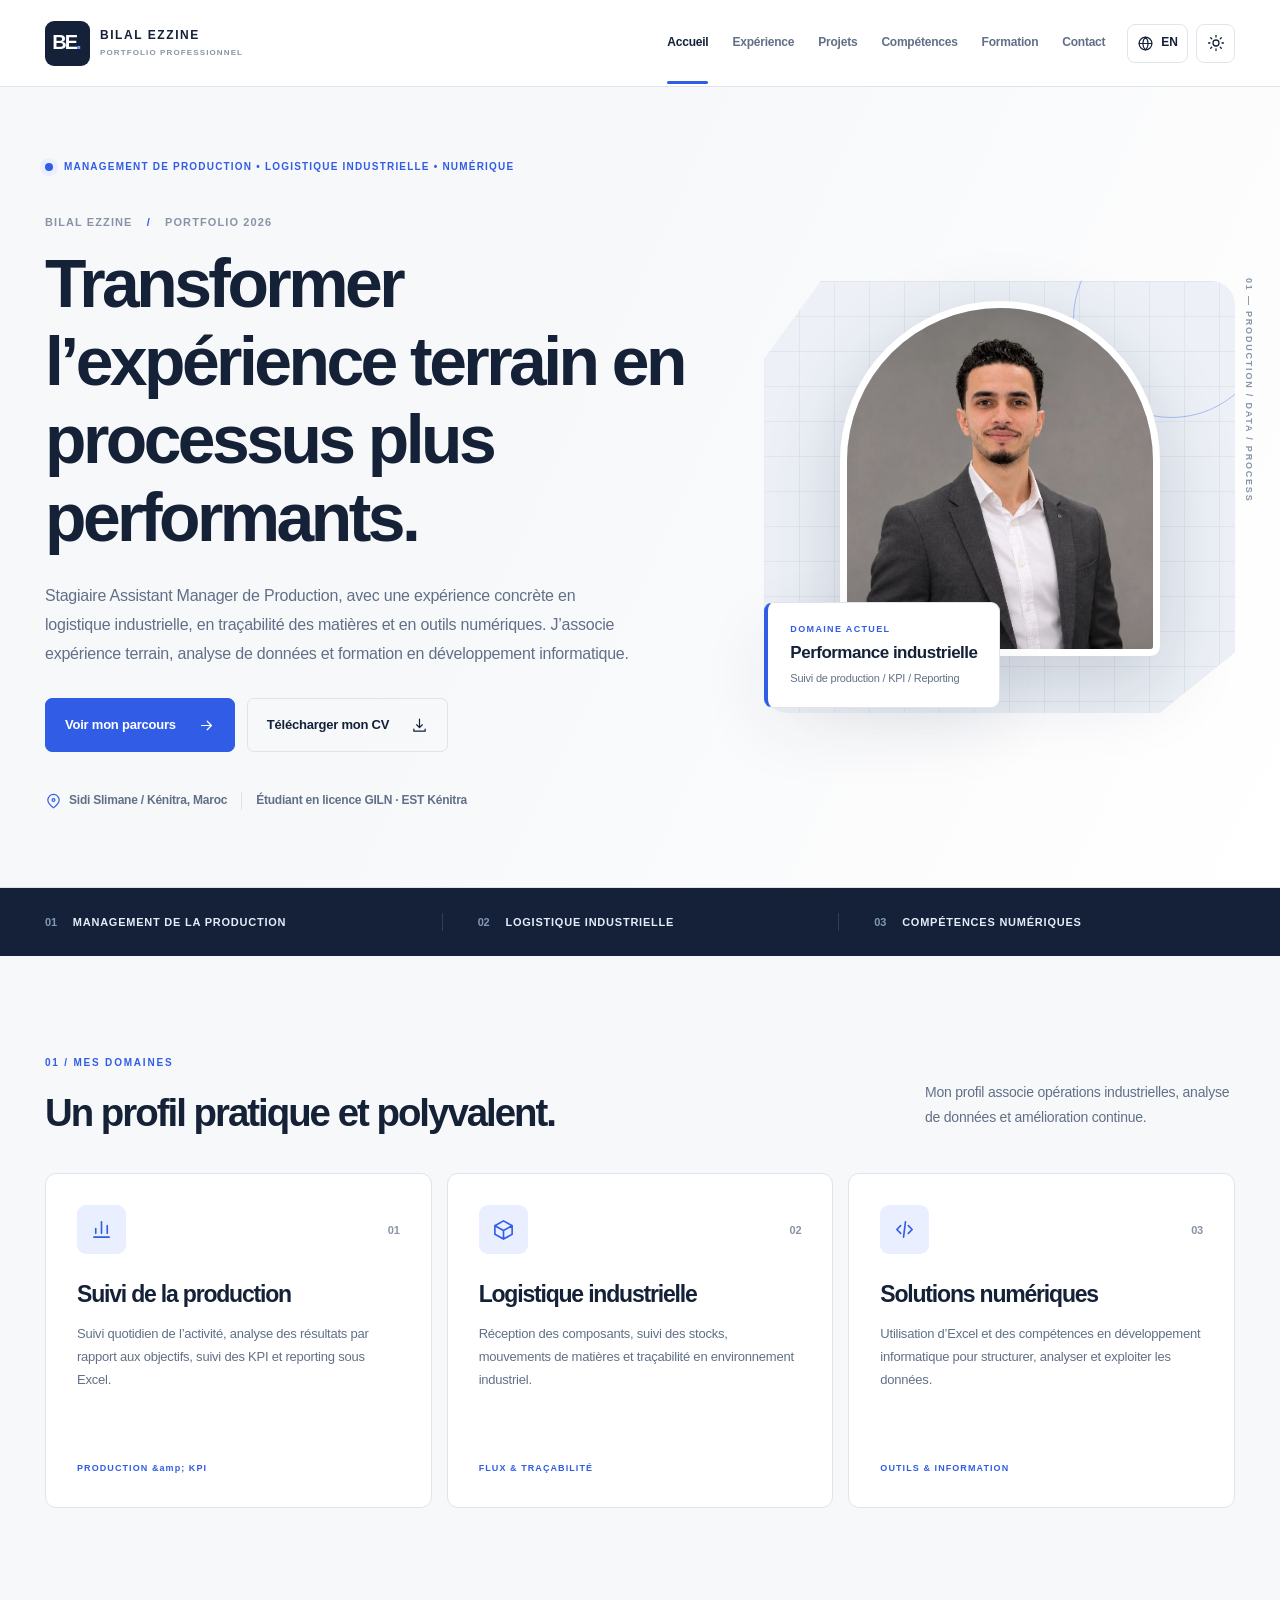
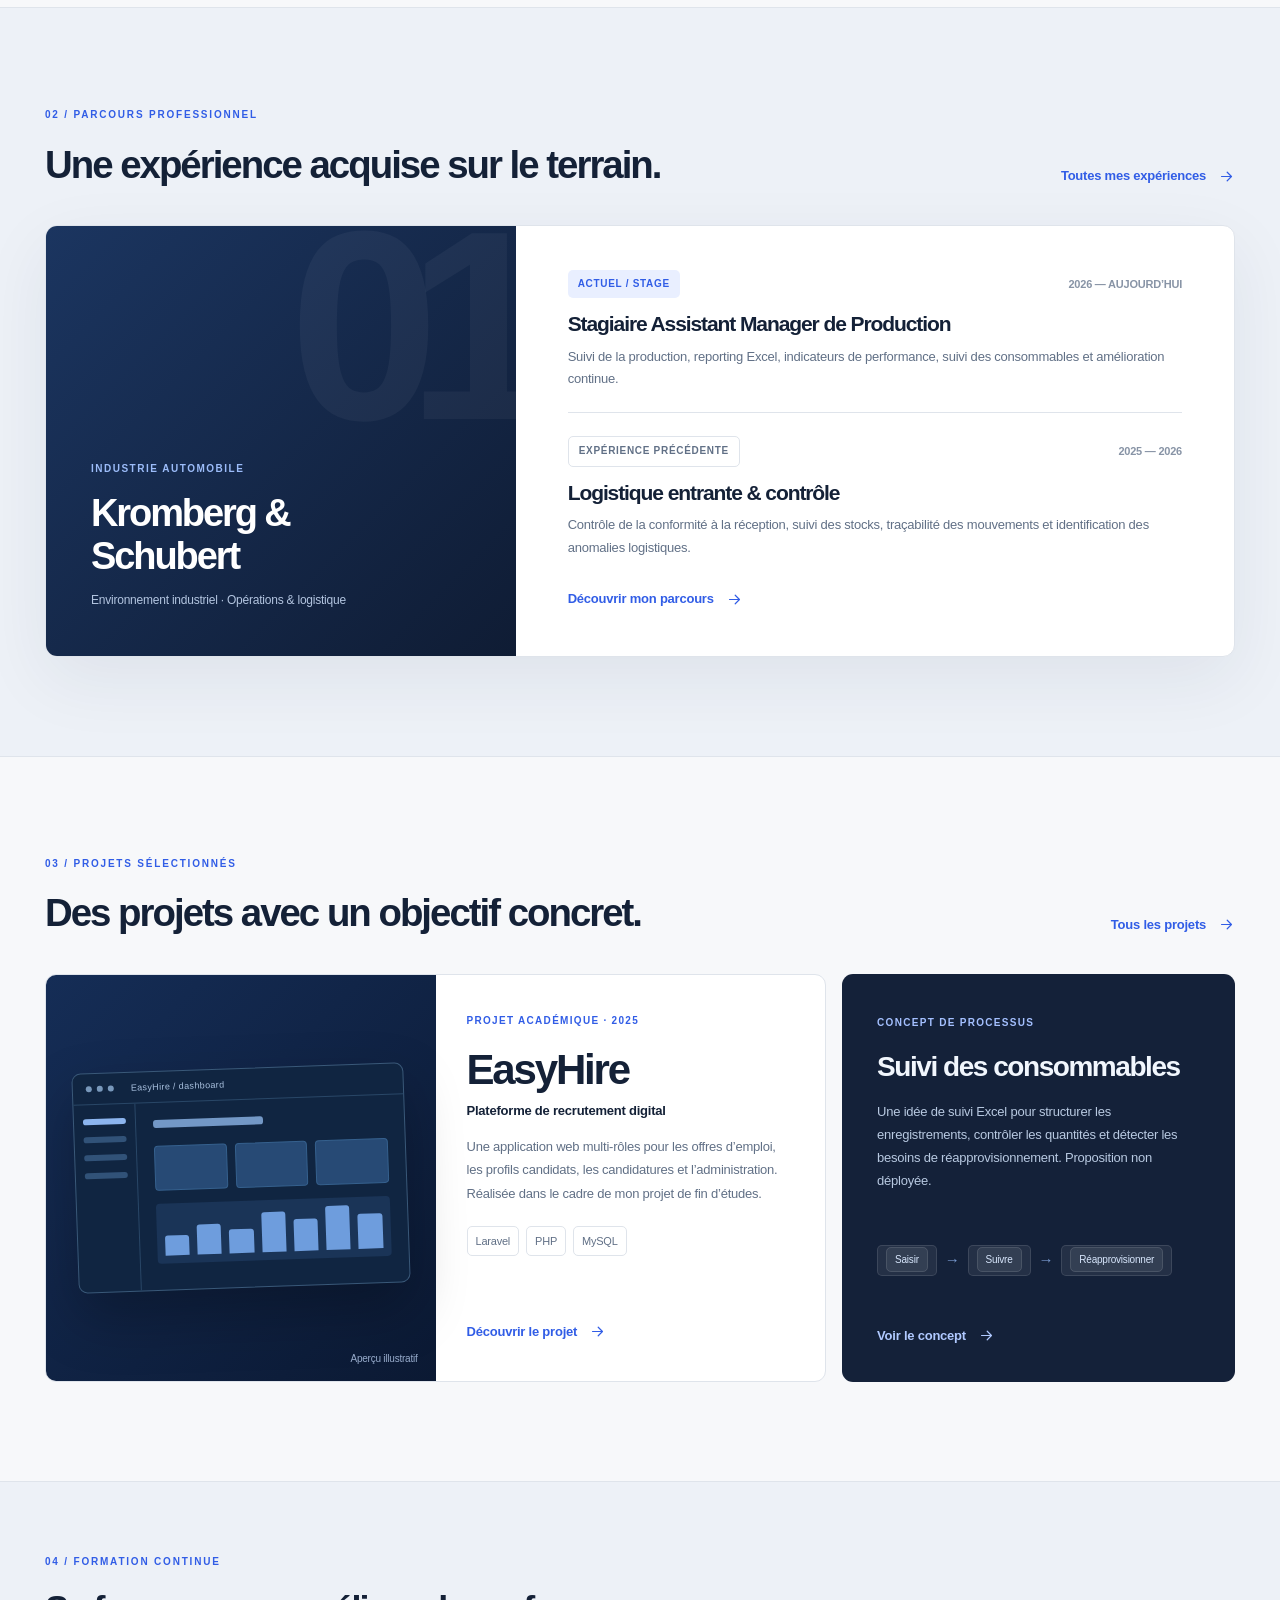
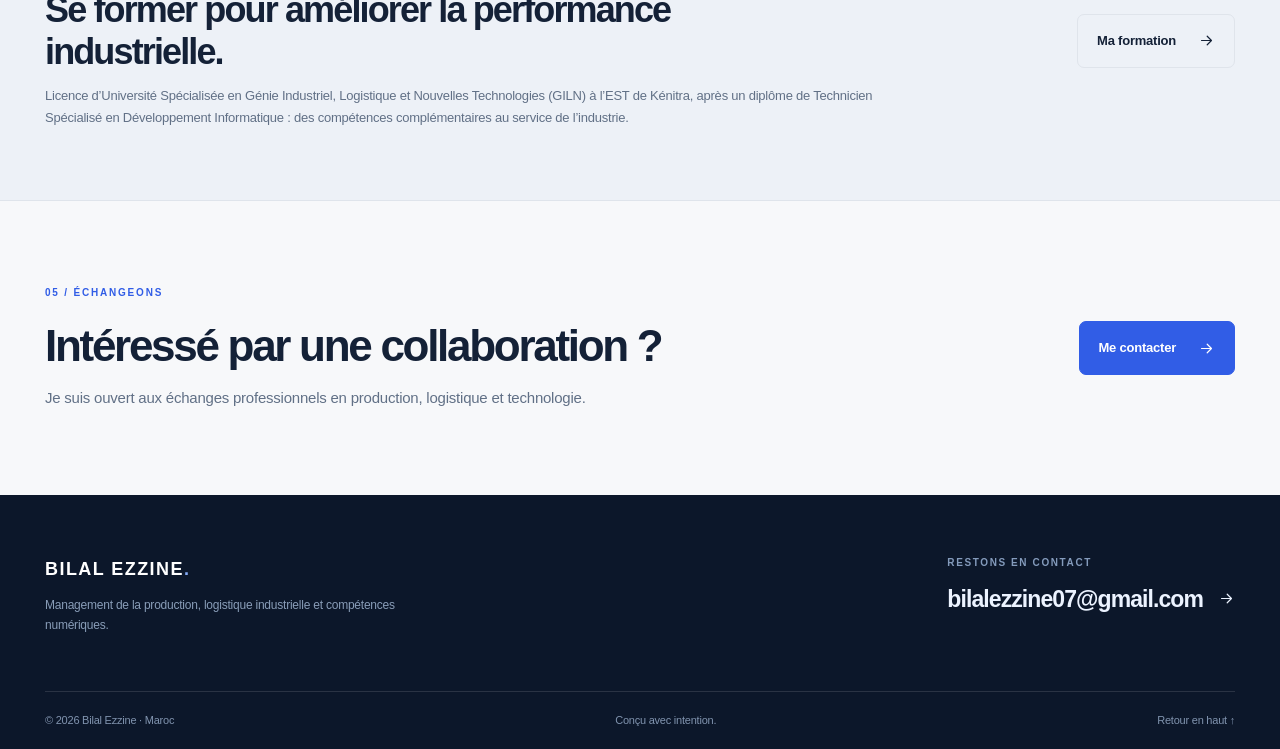
==== commit a5ffaa31: "Add files via upload" ====
--- a/index.html
+++ b/index.html
@@ -1,16 +1,16 @@
-<!doctype html><html lang="en" data-theme="light"><head><meta charset="utf-8"><meta name="viewport" content="width=device-width, initial-scale=1"><meta name="color-scheme" content="light dark"><meta name="theme-color" content="#f7f8fa"><meta name="description" content="Professional portfolio — production support, industrial logistics, software development and digital tools."><meta property="og:title" content="Industrial Operations &amp; Digital Tools | Bilal Ezzine"><meta property="og:description" content="Professional portfolio — production support, industrial logistics, software development and digital tools."><title>Industrial Operations &amp; Digital Tools | Bilal Ezzine</title><link rel="icon" type="image/svg+xml" href="favicon.svg"><link rel="stylesheet" href="style.css"><script>try{let x=localStorage.getItem('be-theme');if(x==='dark'||x==='light')document.documentElement.dataset.theme=x;let y=localStorage.getItem('be-lang');if(y==='fr')document.documentElement.lang='fr';}catch(e){}</script><script src="script.js" defer></script></head><body id="top"><a class="skip" href="#main">Skip to main content</a>
-<header class="site-header"><div class="shell header-layout"><a href="index.html" class="brand" aria-label="Bilal Ezzine — portfolio"><span class="brand-monogram">BE<span>.</span></span><span class="brand-text"><strong>BILAL EZZINE</strong><small><span data-en="PROFESSIONAL PORTFOLIO" data-fr="PORTFOLIO PROFESSIONNEL">PROFESSIONAL PORTFOLIO</span></small></span></a>
-<nav class="navlinks" id="main-navigation" aria-label="Main navigation"><a class="navlink is-current" href="index.html" aria-current="page"><span data-en="Overview" data-fr="Accueil">Overview</span></a><a class="navlink " href="experience.html" ><span data-en="Experience" data-fr="Expérience">Experience</span></a><a class="navlink " href="projects.html" ><span data-en="Projects" data-fr="Projets">Projects</span></a><a class="navlink " href="skills.html" ><span data-en="Skills" data-fr="Compétences">Skills</span></a><a class="navlink " href="education.html" ><span data-en="Education" data-fr="Formation">Education</span></a><a class="navlink " href="contact.html" ><span data-en="Contact" data-fr="Contact">Contact</span></a></nav>
-<div class="header-actions"><button type="button" class="small-control language-control" id="language-toggle" aria-label="Switch language"><svg class="ico" width="17" height="17" viewBox="0 0 24 24" fill="none" stroke="currentColor" stroke-width="1.7" stroke-linecap="round" stroke-linejoin="round" aria-hidden="true"><circle cx="12" cy="12" r="9"/><path d="M3 12h18M12 3c5 5 5 13 0 18M12 3c-5 5-5 13 0 18"/></svg><span id="language-label">FR</span></button><button type="button" class="small-control theme-control" id="theme-toggle" aria-label="Switch color theme"><svg class="ico" width="18" height="18" viewBox="0 0 24 24" fill="none" stroke="currentColor" stroke-width="1.7" stroke-linecap="round" stroke-linejoin="round" aria-hidden="true"><circle cx="12" cy="12" r="4"/><path d="M12 2v2m0 16v2M4.9 4.9l1.4 1.4m11.4 11.4 1.4 1.4M2 12h2m16 0h2M4.9 19.1l1.4-1.4M17.7 6.3l1.4-1.4"/></svg></button><button type="button" class="small-control menu-control" id="menu-toggle" aria-label="Open menu" aria-controls="main-navigation" aria-expanded="false"><svg class="ico" width="20" height="20" viewBox="0 0 24 24" fill="none" stroke="currentColor" stroke-width="1.7" stroke-linecap="round" stroke-linejoin="round" aria-hidden="true"><path d="M4 7h16M4 12h16M4 17h16"/></svg></button></div></div></header><main id="main">
-<section class="hero"><div class="shell hero-layout"><div class="hero-copy"><div class="hero-eyebrow"><span class="dot"></span><span data-en="PRODUCTION • INDUSTRIAL LOGISTICS • TECHNOLOGY" data-fr="PRODUCTION • LOGISTIQUE INDUSTRIELLE • TECHNOLOGIE">PRODUCTION • INDUSTRIAL LOGISTICS • TECHNOLOGY</span></div><p class="eyebrow-name">BILAL EZZINE <span class="slash">/</span> PORTFOLIO 2026</p><h1><span data-en="Turning operational experience into better processes." data-fr="Transformer l’expérience terrain en processus plus performants.">Turning operational experience into better processes.</span></h1><p class="hero-description"><span data-en="Production Management Assistant Intern with hands-on experience in industrial logistics, material traceability and digital tools. I combine field knowledge with a background in software development." data-fr="Stagiaire assistant en management de production, avec une expérience concrète en logistique industrielle, traçabilité des matières et outils numériques. Je combine l’expérience terrain et une formation en développement informatique.">Production Management Assistant Intern with hands-on experience in industrial logistics, material traceability and digital tools. I combine field knowledge with a background in software development.</span></p><div class="hero-actions"><a class="btn primary" href="experience.html"><span data-en="View my experience" data-fr="Voir mon parcours">View my experience</span><svg class="ico" width="17" height="17" viewBox="0 0 24 24" fill="none" stroke="currentColor" stroke-width="1.7" stroke-linecap="round" stroke-linejoin="round" aria-hidden="true"><path d="M5 12h14m-6-6 6 6-6 6"/></svg></a><a class="btn secondary" href="Bilal_Ezzine_CV_2026.pdf"><span data-en="Download my CV" data-fr="Télécharger mon CV">Download my CV</span><svg class="ico" width="17" height="17" viewBox="0 0 24 24" fill="none" stroke="currentColor" stroke-width="1.7" stroke-linecap="round" stroke-linejoin="round" aria-hidden="true"><path d="M12 3v12m-4-4 4 4 4-4M4 17v3h16v-3"/></svg></a></div><div class="hero-details"><span><svg class="ico" width="17" height="17" viewBox="0 0 24 24" fill="none" stroke="currentColor" stroke-width="1.7" stroke-linecap="round" stroke-linejoin="round" aria-hidden="true"><path d="M20 10c0 5-8 11-8 11S4 15 4 10a8 8 0 0 1 16 0Z"/><circle cx="12" cy="10" r="2"/></svg><span data-en="Sidi Slimane / Kénitra, Morocco" data-fr="Sidi Slimane / Kénitra, Maroc">Sidi Slimane / Kénitra, Morocco</span></span><span class="detail-separator"></span><span><span data-en="GILN student · EST Kénitra" data-fr="Étudiant GILN · EST Kénitra">GILN student · EST Kénitra</span></span></div></div><div class="hero-art"><div class="hero-art-grid"></div><div class="hero-portrait"><img src="portrait.jpg" alt="Bilal Ezzine, professional portrait" width="320" height="320"><span class="portrait-signature">BE.</span></div><div class="portrait-card"><span class="portrait-card-kicker"><span data-en="CURRENT FOCUS" data-fr="DOMAINE ACTUEL">CURRENT FOCUS</span></span><strong><span data-en="Industrial performance" data-fr="Performance industrielle">Industrial performance</span></strong><small><span data-en="Production support / Material flows" data-fr="Support production / Flux matières">Production support / Material flows</span></small></div><span class="hero-side-note">01 — PRODUCTION / DATA / PROCESS</span></div></div></section>
-<div class="expertise-bar"><div class="shell expertise-inner"><span>01 <b><span data-en="Production support" data-fr="Support production">Production support</span></b></span><span>02 <b><span data-en="Material flow &amp; traceability" data-fr="Flux et traçabilité">Material flow &amp; traceability</span></b></span><span>03 <b><span data-en="Digital &amp; data tools" data-fr="Outils digitaux et données">Digital &amp; data tools</span></b></span></div></div>
-<section class="section"><div class="shell"><div class="section-title-wrap"><div><div class="section-kicker">01 / <span data-en="MY EXPERTISE" data-fr="MES DOMAINES">MY EXPERTISE</span></div><h2><span data-en="A practical, cross-functional profile." data-fr="Un profil pratique et polyvalent.">A practical, cross-functional profile.</span></h2></div><p class="heading-aside"><span data-en="My work brings together industrial operations, structured data and an improvement mindset." data-fr="Mon parcours associe les opérations industrielles, les données structurées et une démarche d’amélioration.">My work brings together industrial operations, structured data and an improvement mindset.</span></p></div><div class="area-grid">
-<article class="area-card"><div class="area-top"><span class="area-icon"><svg class="ico" width="23" height="23" viewBox="0 0 24 24" fill="none" stroke="currentColor" stroke-width="1.7" stroke-linecap="round" stroke-linejoin="round" aria-hidden="true"><path d="M4 20h16M6 16v-5m6 5V4m6 12V8"/></svg></span><span class="area-no">01</span></div><h3><span data-en="Production operations" data-fr="Opérations de production">Production operations</span></h3><p><span data-en="Supporting daily production follow-up, operational reporting and coordination between teams." data-fr="Appui au suivi quotidien de la production, au reporting opérationnel et à la coordination des équipes.">Supporting daily production follow-up, operational reporting and coordination between teams.</span></p><span class="area-foot"><span data-en="PROCESS &amp; COORDINATION" data-fr="PROCESSUS &amp; COORDINATION">PROCESS &amp; COORDINATION</span></span></article>
-<article class="area-card"><div class="area-top"><span class="area-icon"><svg class="ico" width="23" height="23" viewBox="0 0 24 24" fill="none" stroke="currentColor" stroke-width="1.7" stroke-linecap="round" stroke-linejoin="round" aria-hidden="true"><path d="m12 3 9 5-9 5-9-5 9-5Zm-9 5v9l9 5 9-5V8m-9 5v9"/></svg></span><span class="area-no">02</span></div><h3><span data-en="Industrial logistics" data-fr="Logistique industrielle">Industrial logistics</span></h3><p><span data-en="Component receiving, inbound operations, material movements and inventory accuracy." data-fr="Réception des composants, logistique entrante, mouvements de matières et fiabilité des stocks.">Component receiving, inbound operations, material movements and inventory accuracy.</span></p><span class="area-foot"><span data-en="FLOW &amp; TRACEABILITY" data-fr="FLUX &amp; TRAÇABILITÉ">FLOW &amp; TRACEABILITY</span></span></article>
-<article class="area-card"><div class="area-top"><span class="area-icon"><svg class="ico" width="23" height="23" viewBox="0 0 24 24" fill="none" stroke="currentColor" stroke-width="1.7" stroke-linecap="round" stroke-linejoin="round" aria-hidden="true"><path d="m8 8-4 4 4 4m8-8 4 4-4 4m-3-12-2 16"/></svg></span><span class="area-no">03</span></div><h3><span data-en="Digital solutions" data-fr="Solutions numériques">Digital solutions</span></h3><p><span data-en="Applying Excel and software-development skills to make information easier to organize and use." data-fr="Utilisation d’Excel et du développement informatique pour organiser et exploiter les informations.">Applying Excel and software-development skills to make information easier to organize and use.</span></p><span class="area-foot"><span data-en="TOOLS &amp; INFORMATION" data-fr="OUTILS &amp; INFORMATION">TOOLS &amp; INFORMATION</span></span></article>
+<!doctype html><html lang="fr" data-theme="light" data-title-en="Bilal Ezzine | Production management, industrial logistics and digital skills" data-title-fr="Bilal Ezzine | Management de la production, logistique industrielle et compétences numériques"><head><meta charset="utf-8"><meta name="viewport" content="width=device-width, initial-scale=1"><meta name="color-scheme" content="light dark"><meta name="theme-color" content="#f7f8fa"><meta name="description" content="Portfolio de Bilal Ezzine, stagiaire Assistant Manager de Production : suivi de production, KPI, reporting Excel, logistique industrielle et développement informatique."><meta property="og:title" content="Bilal Ezzine | Management de la production, logistique industrielle et compétences numériques"><meta property="og:type" content="website"><meta property="og:locale" content="fr_FR"><meta property="og:locale:alternate" content="en_US"><meta name="author" content="Bilal Ezzine"><meta name="twitter:card" content="summary"><meta property="og:description" content="Portfolio de Bilal Ezzine, stagiaire Assistant Manager de Production : suivi de production, KPI, reporting Excel, logistique industrielle et développement informatique."><title>Bilal Ezzine | Management de la production, logistique industrielle et compétences numériques</title><link rel="icon" type="image/svg+xml" href="favicon.svg"><link rel="stylesheet" href="style.css"><script>document.documentElement.classList.add("js");try{let x=localStorage.getItem('be-theme');if(x==='dark'||x==='light')document.documentElement.dataset.theme=x;let y=localStorage.getItem('be-lang');if(y==='en')document.documentElement.lang='en';}catch(e){}</script><script src="script.js" defer></script><script type="application/ld+json">{"@context":"https://schema.org","@type":"Person","name":"Bilal Ezzine","jobTitle":"Stagiaire Assistant Manager de Production","knowsAbout":["Management de la production","Logistique industrielle","Suivi des KPI","Microsoft Excel","Développement informatique"],"alumniOf":{"@type":"CollegeOrUniversity","name":"École Supérieure de Technologie de Kénitra"},"address":{"@type":"PostalAddress","addressLocality":"Kénitra","addressCountry":"MA"}}</script></head><body id="top"><a class="skip" href="#main"><span data-en="Skip to main content" data-fr="Aller au contenu principal">Aller au contenu principal</span></a>
+<header class="site-header"><div class="shell header-layout"><a href="index.html" class="brand" aria-label="Bilal Ezzine — portfolio"><span class="brand-monogram">BE<span>.</span></span><span class="brand-text"><strong>BILAL EZZINE</strong><small><span data-en="PROFESSIONAL PORTFOLIO" data-fr="PORTFOLIO PROFESSIONNEL">PORTFOLIO PROFESSIONNEL</span></small></span></a>
+<nav class="navlinks" id="main-navigation" aria-label="Main navigation"><a class="navlink is-current" href="index.html" aria-current="page"><span data-en="Overview" data-fr="Accueil">Accueil</span></a><a class="navlink " href="experience.html" ><span data-en="Experience" data-fr="Expérience">Expérience</span></a><a class="navlink " href="projects.html" ><span data-en="Projects" data-fr="Projets">Projets</span></a><a class="navlink " href="skills.html" ><span data-en="Skills" data-fr="Compétences">Compétences</span></a><a class="navlink " href="education.html" ><span data-en="Education" data-fr="Formation">Formation</span></a><a class="navlink " href="contact.html" ><span data-en="Contact" data-fr="Contact">Contact</span></a></nav>
+<div class="header-actions"><button type="button" class="small-control language-control" id="language-toggle" aria-label="Switch language"><svg class="ico" width="17" height="17" viewBox="0 0 24 24" fill="none" stroke="currentColor" stroke-width="1.7" stroke-linecap="round" stroke-linejoin="round" aria-hidden="true"><circle cx="12" cy="12" r="9"/><path d="M3 12h18M12 3c5 5 5 13 0 18M12 3c-5 5-5 13 0 18"/></svg><span id="language-label">EN</span></button><button type="button" class="small-control theme-control" id="theme-toggle" aria-label="Switch color theme"><svg class="ico" width="18" height="18" viewBox="0 0 24 24" fill="none" stroke="currentColor" stroke-width="1.7" stroke-linecap="round" stroke-linejoin="round" aria-hidden="true"><circle cx="12" cy="12" r="4"/><path d="M12 2v2m0 16v2M4.9 4.9l1.4 1.4m11.4 11.4 1.4 1.4M2 12h2m16 0h2M4.9 19.1l1.4-1.4M17.7 6.3l1.4-1.4"/></svg></button><button type="button" class="small-control menu-control" id="menu-toggle" aria-label="Open menu" aria-controls="main-navigation" aria-expanded="false"><svg class="ico" width="20" height="20" viewBox="0 0 24 24" fill="none" stroke="currentColor" stroke-width="1.7" stroke-linecap="round" stroke-linejoin="round" aria-hidden="true"><path d="M4 7h16M4 12h16M4 17h16"/></svg></button></div></div></header><main id="main">
+<section class="hero"><div class="shell hero-layout"><div class="hero-copy"><div class="hero-eyebrow"><span class="dot"></span><span data-en="PRODUCTION MANAGEMENT • INDUSTRIAL LOGISTICS • DIGITAL SKILLS" data-fr="MANAGEMENT DE PRODUCTION • LOGISTIQUE INDUSTRIELLE • NUMÉRIQUE">MANAGEMENT DE PRODUCTION • LOGISTIQUE INDUSTRIELLE • NUMÉRIQUE</span></div><p class="eyebrow-name">BILAL EZZINE <span class="slash">/</span> PORTFOLIO 2026</p><h1><span data-en="Turning operational experience into better processes." data-fr="Transformer l’expérience terrain en processus plus performants.">Transformer l’expérience terrain en processus plus performants.</span></h1><p class="hero-description"><span data-en="Production Assistant Manager Intern with hands-on experience in industrial logistics, material traceability and digital tools. I combine field experience, data analysis and a background in software development." data-fr="Stagiaire Assistant Manager de Production, avec une expérience concrète en logistique industrielle, en traçabilité des matières et en outils numériques. J’associe expérience terrain, analyse de données et formation en développement informatique.">Stagiaire Assistant Manager de Production, avec une expérience concrète en logistique industrielle, en traçabilité des matières et en outils numériques. J’associe expérience terrain, analyse de données et formation en développement informatique.</span></p><div class="hero-actions"><a class="btn primary" href="experience.html"><span data-en="View my experience" data-fr="Voir mon parcours">Voir mon parcours</span><svg class="ico" width="17" height="17" viewBox="0 0 24 24" fill="none" stroke="currentColor" stroke-width="1.7" stroke-linecap="round" stroke-linejoin="round" aria-hidden="true"><path d="M5 12h14m-6-6 6 6-6 6"/></svg></a><a class="btn secondary" href="Bilal_Ezzine_CV_2026.pdf"><span data-en="Download my CV" data-fr="Télécharger mon CV">Télécharger mon CV</span><svg class="ico" width="17" height="17" viewBox="0 0 24 24" fill="none" stroke="currentColor" stroke-width="1.7" stroke-linecap="round" stroke-linejoin="round" aria-hidden="true"><path d="M12 3v12m-4-4 4 4 4-4M4 17v3h16v-3"/></svg></a></div><div class="hero-details"><span><svg class="ico" width="17" height="17" viewBox="0 0 24 24" fill="none" stroke="currentColor" stroke-width="1.7" stroke-linecap="round" stroke-linejoin="round" aria-hidden="true"><path d="M20 10c0 5-8 11-8 11S4 15 4 10a8 8 0 0 1 16 0Z"/><circle cx="12" cy="10" r="2"/></svg><span data-en="Sidi Slimane / Kénitra, Morocco" data-fr="Sidi Slimane / Kénitra, Maroc">Sidi Slimane / Kénitra, Maroc</span></span><span class="detail-separator"></span><span><span data-en="GILN student · EST Kénitra" data-fr="Étudiant en licence GILN · EST Kénitra">Étudiant en licence GILN · EST Kénitra</span></span></div></div><div class="hero-art"><div class="hero-art-grid"></div><div class="hero-portrait"><img src="portrait.jpg" alt="Portrait professionnel de Bilal Ezzine" width="800" height="800" fetchpriority="high" decoding="async"><span class="portrait-signature">BE.</span></div><div class="portrait-card"><span class="portrait-card-kicker"><span data-en="CURRENT FOCUS" data-fr="DOMAINE ACTUEL">DOMAINE ACTUEL</span></span><strong><span data-en="Industrial performance" data-fr="Performance industrielle">Performance industrielle</span></strong><small><span data-en="Production follow-up / KPI / Reporting" data-fr="Suivi de production / KPI / Reporting">Suivi de production / KPI / Reporting</span></small></div><span class="hero-side-note">01 — PRODUCTION / DATA / PROCESS</span></div></div></section>
+<div class="expertise-bar"><div class="shell expertise-inner"><span>01 <b><span data-en="Production management" data-fr="Management de la production">Management de la production</span></b></span><span>02 <b><span data-en="Industrial logistics" data-fr="Logistique industrielle">Logistique industrielle</span></b></span><span>03 <b><span data-en="Digital skills" data-fr="Compétences numériques">Compétences numériques</span></b></span></div></div>
+<section class="section"><div class="shell"><div class="section-title-wrap"><div><div class="section-kicker">01 / <span data-en="MY EXPERTISE" data-fr="MES DOMAINES">MES DOMAINES</span></div><h2><span data-en="A practical, cross-functional profile." data-fr="Un profil pratique et polyvalent.">Un profil pratique et polyvalent.</span></h2></div><p class="heading-aside"><span data-en="My profile brings together industrial operations, data analysis and continuous improvement." data-fr="Mon profil associe opérations industrielles, analyse de données et amélioration continue.">Mon profil associe opérations industrielles, analyse de données et amélioration continue.</span></p></div><div class="area-grid">
+<article class="area-card"><div class="area-top"><span class="area-icon"><svg class="ico" width="23" height="23" viewBox="0 0 24 24" fill="none" stroke="currentColor" stroke-width="1.7" stroke-linecap="round" stroke-linejoin="round" aria-hidden="true"><path d="M4 20h16M6 16v-5m6 5V4m6 12V8"/></svg></span><span class="area-no">01</span></div><h3><span data-en="Production monitoring" data-fr="Suivi de la production">Suivi de la production</span></h3><p><span data-en="Daily activity follow-up, analysis of results against targets, KPI monitoring and Excel reporting." data-fr="Suivi quotidien de l’activité, analyse des résultats par rapport aux objectifs, suivi des KPI et reporting sous Excel.">Suivi quotidien de l’activité, analyse des résultats par rapport aux objectifs, suivi des KPI et reporting sous Excel.</span></p><span class="area-foot"><span data-en="PRODUCTION &amp;amp; KPI" data-fr="PRODUCTION &amp;amp; KPI">PRODUCTION &amp;amp; KPI</span></span></article>
+<article class="area-card"><div class="area-top"><span class="area-icon"><svg class="ico" width="23" height="23" viewBox="0 0 24 24" fill="none" stroke="currentColor" stroke-width="1.7" stroke-linecap="round" stroke-linejoin="round" aria-hidden="true"><path d="m12 3 9 5-9 5-9-5 9-5Zm-9 5v9l9 5 9-5V8m-9 5v9"/></svg></span><span class="area-no">02</span></div><h3><span data-en="Industrial logistics" data-fr="Logistique industrielle">Logistique industrielle</span></h3><p><span data-en="Component receiving, stock monitoring, material movements and traceability in an industrial environment." data-fr="Réception des composants, suivi des stocks, mouvements de matières et traçabilité en environnement industriel.">Réception des composants, suivi des stocks, mouvements de matières et traçabilité en environnement industriel.</span></p><span class="area-foot"><span data-en="FLOW &amp; TRACEABILITY" data-fr="FLUX &amp; TRAÇABILITÉ">FLUX &amp; TRAÇABILITÉ</span></span></article>
+<article class="area-card"><div class="area-top"><span class="area-icon"><svg class="ico" width="23" height="23" viewBox="0 0 24 24" fill="none" stroke="currentColor" stroke-width="1.7" stroke-linecap="round" stroke-linejoin="round" aria-hidden="true"><path d="m8 8-4 4 4 4m8-8 4 4-4 4m-3-12-2 16"/></svg></span><span class="area-no">03</span></div><h3><span data-en="Digital solutions" data-fr="Solutions numériques">Solutions numériques</span></h3><p><span data-en="Using Excel and software-development skills to structure, analyse and make use of data." data-fr="Utilisation d’Excel et des compétences en développement informatique pour structurer, analyser et exploiter les données.">Utilisation d’Excel et des compétences en développement informatique pour structurer, analyser et exploiter les données.</span></p><span class="area-foot"><span data-en="TOOLS &amp; INFORMATION" data-fr="OUTILS &amp; INFORMATION">OUTILS &amp; INFORMATION</span></span></article>
 </div></div></section>
-<section class="section tinted"><div class="shell"><div class="section-title-wrap"><div><div class="section-kicker">02 / <span data-en="CAREER JOURNEY" data-fr="PARCOURS PROFESSIONNEL">CAREER JOURNEY</span></div><h2><span data-en="Experience from the field." data-fr="Une expérience acquise sur le terrain.">Experience from the field.</span></h2></div><a class="inline-link" href="experience.html"><span data-en="Complete experience" data-fr="Toutes mes expériences">Complete experience</span><svg class="ico" width="17" height="17" viewBox="0 0 24 24" fill="none" stroke="currentColor" stroke-width="1.7" stroke-linecap="round" stroke-linejoin="round" aria-hidden="true"><path d="M5 12h14m-6-6 6 6-6 6"/></svg></a></div><div class="career-feature"><div class="career-feature-spot"><div class="feature-watermark">01</div><span><span data-en="AUTOMOTIVE INDUSTRY" data-fr="INDUSTRIE AUTOMOBILE">AUTOMOTIVE INDUSTRY</span></span><h3>Kromberg &amp; Schubert</h3><p><span data-en="Industrial environment · Operations &amp; logistics" data-fr="Environnement industriel · Opérations &amp; logistique">Industrial environment · Operations &amp; logistics</span></p></div><div class="career-feature-content"><div class="job-head"><span class="capsule"><span data-en="CURRENT / INTERNSHIP" data-fr="ACTUEL / STAGE">CURRENT / INTERNSHIP</span></span><time>2026 — <span data-en="PRESENT" data-fr="AUJOURD’HUI">PRESENT</span></time></div><h3><span data-en="Production Management Assistant Intern" data-fr="Stagiaire assistant management de production">Production Management Assistant Intern</span></h3><p><span data-en="Support for material-flow monitoring, production follow-up and operational coordination." data-fr="Appui au suivi des flux de matières, à la production et à la coordination opérationnelle.">Support for material-flow monitoring, production follow-up and operational coordination.</span></p><div class="line"></div><div class="job-head"><span class="capsule subtle"><span data-en="PREVIOUS EXPERIENCE" data-fr="EXPÉRIENCE PRÉCÉDENTE">PREVIOUS EXPERIENCE</span></span><time>2025 — 2026</time></div><h3><span data-en="Inbound Logistics &amp; Control" data-fr="Logistique entrante &amp; contrôle">Inbound Logistics &amp; Control</span></h3><p><span data-en="Incoming component checks, stock data entry, material traceability and discrepancy reporting." data-fr="Contrôle à la réception, saisie des stocks, traçabilité des matières et signalement des anomalies.">Incoming component checks, stock data entry, material traceability and discrepancy reporting.</span></p><a class="inline-link" href="experience.html"><span data-en="Explore professional experience" data-fr="Découvrir mon parcours">Explore professional experience</span><svg class="ico" width="17" height="17" viewBox="0 0 24 24" fill="none" stroke="currentColor" stroke-width="1.7" stroke-linecap="round" stroke-linejoin="round" aria-hidden="true"><path d="M5 12h14m-6-6 6 6-6 6"/></svg></a></div></div></div></section>
-<section class="section"><div class="shell"><div class="section-title-wrap"><div><div class="section-kicker">03 / <span data-en="SELECTED WORK" data-fr="PROJETS SÉLECTIONNÉS">SELECTED WORK</span></div><h2><span data-en="Projects with a clear purpose." data-fr="Des projets avec un objectif concret.">Projects with a clear purpose.</span></h2></div><a class="inline-link" href="projects.html"><span data-en="All projects" data-fr="Tous les projets">All projects</span><svg class="ico" width="17" height="17" viewBox="0 0 24 24" fill="none" stroke="currentColor" stroke-width="1.7" stroke-linecap="round" stroke-linejoin="round" aria-hidden="true"><path d="M5 12h14m-6-6 6 6-6 6"/></svg></a></div><div class="project-grid"><article class="project-highlight"><div class="project-visual"><div class="window"><div class="window-bar"><span></span><span></span><span></span><small>EasyHire / dashboard</small></div><div class="window-content"><div class="window-side"><i></i><i></i><i></i><i></i></div><div class="window-dashboard"><div class="chart-heading"></div><div class="chart-row"><i></i><i></i><i></i></div><div class="chart-visual"><i></i><i></i><i></i><i></i><i></i><i></i><i></i></div></div></div></div><span class="visual-note"><span data-en="Illustrative interface" data-fr="Aperçu illustratif">Illustrative interface</span></span></div><div class="project-highlight-copy"><span class="project-label"><span data-en="ACADEMIC PROJECT · 2025" data-fr="PROJET ACADÉMIQUE · 2025">ACADEMIC PROJECT · 2025</span></span><h3>EasyHire</h3><p class="project-sub"><span data-en="Digital recruitment platform" data-fr="Plateforme de recrutement digital">Digital recruitment platform</span></p><p><span data-en="A multi-role web application for job offers, candidate profiles, applications and administration. Built as my final-year software development project." data-fr="Une application web multi-rôles pour les offres d’emploi, profils candidats, candidatures et administration. Réalisée dans le cadre du projet de fin d’études.">A multi-role web application for job offers, candidate profiles, applications and administration. Built as my final-year software development project.</span></p><div class="chip-row"><span>Laravel</span><span>PHP</span><span>MySQL</span></div><a class="inline-link" href="projects.html"><span data-en="View project details" data-fr="Découvrir le projet">View project details</span><svg class="ico" width="17" height="17" viewBox="0 0 24 24" fill="none" stroke="currentColor" stroke-width="1.7" stroke-linecap="round" stroke-linejoin="round" aria-hidden="true"><path d="M5 12h14m-6-6 6 6-6 6"/></svg></a></div></article><article class="project-secondary"><div><span class="project-label"><span data-en="WORKFLOW CONCEPT" data-fr="CONCEPT DE PROCESSUS">WORKFLOW CONCEPT</span></span><h3><span data-en="Consumables tracking" data-fr="Suivi des consommables">Consumables tracking</span></h3><p><span data-en="An Excel-based tracking idea to structure consumables records, monitor quantities and flag replenishment needs. Proposal, not a deployed system." data-fr="Une idée de suivi Excel pour structurer les enregistrements, contrôler les quantités et détecter les besoins de réapprovisionnement. Proposition non déployée.">An Excel-based tracking idea to structure consumables records, monitor quantities and flag replenishment needs. Proposal, not a deployed system.</span></p></div><div class="concept-flow"><span><span data-en="Record" data-fr="Saisir">Record</span></span><span>→</span><span><span data-en="Monitor" data-fr="Suivre">Monitor</span></span><span>→</span><span><span data-en="Replenish" data-fr="Réapprovisionner">Replenish</span></span></div><a class="inline-link" href="projects.html"><span data-en="See the concept" data-fr="Voir le concept">See the concept</span><svg class="ico" width="17" height="17" viewBox="0 0 24 24" fill="none" stroke="currentColor" stroke-width="1.7" stroke-linecap="round" stroke-linejoin="round" aria-hidden="true"><path d="M5 12h14m-6-6 6 6-6 6"/></svg></a></article></div></div></section>
-<section class="study-strip"><div class="shell study-inner"><div><div class="section-kicker">04 / <span data-en="CONTINUOUS LEARNING" data-fr="FORMATION CONTINUE">CONTINUOUS LEARNING</span></div><h2><span data-en="Learning to improve industrial performance." data-fr="Se former pour améliorer la performance industrielle.">Learning to improve industrial performance.</span></h2><p><span data-en="Specialized university studies in Industrial Engineering, Logistics and New Technologies (GILN) at EST Kénitra." data-fr="Études universitaires spécialisées en Génie Industriel, Logistique et Nouvelles Technologies (GILN) à l’EST Kénitra.">Specialized university studies in Industrial Engineering, Logistics and New Technologies (GILN) at EST Kénitra.</span></p></div><a class="btn secondary" href="education.html"><span data-en="My education" data-fr="Ma formation">My education</span><svg class="ico" width="17" height="17" viewBox="0 0 24 24" fill="none" stroke="currentColor" stroke-width="1.7" stroke-linecap="round" stroke-linejoin="round" aria-hidden="true"><path d="M5 12h14m-6-6 6 6-6 6"/></svg></a></div></section>
-<section class="final-cta"><div class="shell cta-layout"><div><div class="section-kicker">05 / <span data-en="LET’S TALK" data-fr="ÉCHANGEONS">LET’S TALK</span></div><h2><span data-en="Interested in working together?" data-fr="Intéressé par une collaboration ?">Interested in working together?</span></h2><p><span data-en="I am open to professional conversations in operations, logistics and technology." data-fr="Je suis ouvert aux échanges professionnels en production, logistique et technologie.">I am open to professional conversations in operations, logistics and technology.</span></p></div><a class="btn primary" href="contact.html"><span data-en="Get in touch" data-fr="Me contacter">Get in touch</span><svg class="ico" width="17" height="17" viewBox="0 0 24 24" fill="none" stroke="currentColor" stroke-width="1.7" stroke-linecap="round" stroke-linejoin="round" aria-hidden="true"><path d="M5 12h14m-6-6 6 6-6 6"/></svg></a></div></section>
-</main><footer class="footer"><div class="shell"><div class="footer-top"><div><a class="footer-brand" href="index.html">BILAL EZZINE<span>.</span></a><p><span data-en="Production operations, industrial logistics and practical technology." data-fr="Production, logistique industrielle et solutions technologiques pratiques.">Production operations, industrial logistics and practical technology.</span></p></div><div class="footer-contact"><span class="mini-label"><span data-en="LET’S CONNECT" data-fr="RESTONS EN CONTACT">LET’S CONNECT</span></span><a href="mailto:bilalezzine07@gmail.com">bilalezzine07@gmail.com <svg class="ico" width="17" height="17" viewBox="0 0 24 24" fill="none" stroke="currentColor" stroke-width="1.7" stroke-linecap="round" stroke-linejoin="round" aria-hidden="true"><path d="M5 12h14m-6-6 6 6-6 6"/></svg></a></div></div><div class="footer-bottom"><span>© 2026 Bilal Ezzine · Morocco</span><span><span data-en="Built with purpose." data-fr="Conçu avec intention.">Built with purpose.</span></span><a href="#top"><span data-en="Back to top" data-fr="Retour en haut">Back to top</span> ↑</a></div></div></footer></body></html>+<section class="section tinted"><div class="shell"><div class="section-title-wrap"><div><div class="section-kicker">02 / <span data-en="CAREER JOURNEY" data-fr="PARCOURS PROFESSIONNEL">PARCOURS PROFESSIONNEL</span></div><h2><span data-en="Experience from the field." data-fr="Une expérience acquise sur le terrain.">Une expérience acquise sur le terrain.</span></h2></div><a class="inline-link" href="experience.html"><span data-en="Complete experience" data-fr="Toutes mes expériences">Toutes mes expériences</span><svg class="ico" width="17" height="17" viewBox="0 0 24 24" fill="none" stroke="currentColor" stroke-width="1.7" stroke-linecap="round" stroke-linejoin="round" aria-hidden="true"><path d="M5 12h14m-6-6 6 6-6 6"/></svg></a></div><div class="career-feature"><div class="career-feature-spot"><div class="feature-watermark">01</div><span><span data-en="AUTOMOTIVE INDUSTRY" data-fr="INDUSTRIE AUTOMOBILE">INDUSTRIE AUTOMOBILE</span></span><h3>Kromberg &amp; Schubert</h3><p><span data-en="Industrial environment · Operations &amp; logistics" data-fr="Environnement industriel · Opérations &amp; logistique">Environnement industriel · Opérations &amp; logistique</span></p></div><div class="career-feature-content"><div class="job-head"><span class="capsule"><span data-en="CURRENT / INTERNSHIP" data-fr="ACTUEL / STAGE">ACTUEL / STAGE</span></span><time>2026 — <span data-en="PRESENT" data-fr="AUJOURD’HUI">AUJOURD’HUI</span></time></div><h3><span data-en="Production Assistant Manager Intern" data-fr="Stagiaire Assistant Manager de Production">Stagiaire Assistant Manager de Production</span></h3><p><span data-en="Production follow-up, Excel reporting, performance indicators, consumables monitoring and continuous improvement." data-fr="Suivi de la production, reporting Excel, indicateurs de performance, suivi des consommables et amélioration continue.">Suivi de la production, reporting Excel, indicateurs de performance, suivi des consommables et amélioration continue.</span></p><div class="line"></div><div class="job-head"><span class="capsule subtle"><span data-en="PREVIOUS EXPERIENCE" data-fr="EXPÉRIENCE PRÉCÉDENTE">EXPÉRIENCE PRÉCÉDENTE</span></span><time>2025 — 2026</time></div><h3><span data-en="Inbound Logistics &amp; Control" data-fr="Logistique entrante &amp; contrôle">Logistique entrante &amp; contrôle</span></h3><p><span data-en="Conformity checks on arrival, stock monitoring, movement traceability and identification of logistics anomalies." data-fr="Contrôle de la conformité à la réception, suivi des stocks, traçabilité des mouvements et identification des anomalies logistiques.">Contrôle de la conformité à la réception, suivi des stocks, traçabilité des mouvements et identification des anomalies logistiques.</span></p><a class="inline-link" href="experience.html"><span data-en="Explore professional experience" data-fr="Découvrir mon parcours">Découvrir mon parcours</span><svg class="ico" width="17" height="17" viewBox="0 0 24 24" fill="none" stroke="currentColor" stroke-width="1.7" stroke-linecap="round" stroke-linejoin="round" aria-hidden="true"><path d="M5 12h14m-6-6 6 6-6 6"/></svg></a></div></div></div></section>
+<section class="section"><div class="shell"><div class="section-title-wrap"><div><div class="section-kicker">03 / <span data-en="SELECTED WORK" data-fr="PROJETS SÉLECTIONNÉS">PROJETS SÉLECTIONNÉS</span></div><h2><span data-en="Projects with a clear purpose." data-fr="Des projets avec un objectif concret.">Des projets avec un objectif concret.</span></h2></div><a class="inline-link" href="projects.html"><span data-en="All projects" data-fr="Tous les projets">Tous les projets</span><svg class="ico" width="17" height="17" viewBox="0 0 24 24" fill="none" stroke="currentColor" stroke-width="1.7" stroke-linecap="round" stroke-linejoin="round" aria-hidden="true"><path d="M5 12h14m-6-6 6 6-6 6"/></svg></a></div><div class="project-grid"><article class="project-highlight"><div class="project-visual"><div class="window"><div class="window-bar"><span></span><span></span><span></span><small>EasyHire / dashboard</small></div><div class="window-content"><div class="window-side"><i></i><i></i><i></i><i></i></div><div class="window-dashboard"><div class="chart-heading"></div><div class="chart-row"><i></i><i></i><i></i></div><div class="chart-visual"><i></i><i></i><i></i><i></i><i></i><i></i><i></i></div></div></div></div><span class="visual-note"><span data-en="Illustrative interface" data-fr="Aperçu illustratif">Aperçu illustratif</span></span></div><div class="project-highlight-copy"><span class="project-label"><span data-en="ACADEMIC PROJECT · 2025" data-fr="PROJET ACADÉMIQUE · 2025">PROJET ACADÉMIQUE · 2025</span></span><h3>EasyHire</h3><p class="project-sub"><span data-en="Digital recruitment platform" data-fr="Plateforme de recrutement digital">Plateforme de recrutement digital</span></p><p><span data-en="A multi-role web application for job offers, candidate profiles, applications and administration. Built as my final-year software development project." data-fr="Une application web multi-rôles pour les offres d’emploi, les profils candidats, les candidatures et l’administration. Réalisée dans le cadre de mon projet de fin d’études.">Une application web multi-rôles pour les offres d’emploi, les profils candidats, les candidatures et l’administration. Réalisée dans le cadre de mon projet de fin d’études.</span></p><div class="chip-row"><span>Laravel</span><span>PHP</span><span>MySQL</span></div><a class="inline-link" href="projects.html"><span data-en="View project details" data-fr="Découvrir le projet">Découvrir le projet</span><svg class="ico" width="17" height="17" viewBox="0 0 24 24" fill="none" stroke="currentColor" stroke-width="1.7" stroke-linecap="round" stroke-linejoin="round" aria-hidden="true"><path d="M5 12h14m-6-6 6 6-6 6"/></svg></a></div></article><article class="project-secondary"><div><span class="project-label"><span data-en="WORKFLOW CONCEPT" data-fr="CONCEPT DE PROCESSUS">CONCEPT DE PROCESSUS</span></span><h3><span data-en="Consumables tracking" data-fr="Suivi des consommables">Suivi des consommables</span></h3><p><span data-en="An Excel-based tracking idea to structure consumables records, monitor quantities and flag replenishment needs. Proposal, not a deployed system." data-fr="Une idée de suivi Excel pour structurer les enregistrements, contrôler les quantités et détecter les besoins de réapprovisionnement. Proposition non déployée.">Une idée de suivi Excel pour structurer les enregistrements, contrôler les quantités et détecter les besoins de réapprovisionnement. Proposition non déployée.</span></p></div><div class="concept-flow"><span><span data-en="Record" data-fr="Saisir">Saisir</span></span><span>→</span><span><span data-en="Monitor" data-fr="Suivre">Suivre</span></span><span>→</span><span><span data-en="Replenish" data-fr="Réapprovisionner">Réapprovisionner</span></span></div><a class="inline-link" href="projects.html"><span data-en="See the concept" data-fr="Voir le concept">Voir le concept</span><svg class="ico" width="17" height="17" viewBox="0 0 24 24" fill="none" stroke="currentColor" stroke-width="1.7" stroke-linecap="round" stroke-linejoin="round" aria-hidden="true"><path d="M5 12h14m-6-6 6 6-6 6"/></svg></a></article></div></div></section>
+<section class="study-strip"><div class="shell study-inner"><div><div class="section-kicker">04 / <span data-en="CONTINUOUS LEARNING" data-fr="FORMATION CONTINUE">FORMATION CONTINUE</span></div><h2><span data-en="Learning to improve industrial performance." data-fr="Se former pour améliorer la performance industrielle.">Se former pour améliorer la performance industrielle.</span></h2><p><span data-en="Specialized University Licence in Industrial Engineering, Logistics and New Technologies (GILN) at EST Kénitra, following a Specialized Technician diploma in Software Development: complementary skills serving industry." data-fr="Licence d’Université Spécialisée en Génie Industriel, Logistique et Nouvelles Technologies (GILN) à l’EST de Kénitra, après un diplôme de Technicien Spécialisé en Développement Informatique : des compétences complémentaires au service de l’industrie.">Licence d’Université Spécialisée en Génie Industriel, Logistique et Nouvelles Technologies (GILN) à l’EST de Kénitra, après un diplôme de Technicien Spécialisé en Développement Informatique : des compétences complémentaires au service de l’industrie.</span></p></div><a class="btn secondary" href="education.html"><span data-en="My education" data-fr="Ma formation">Ma formation</span><svg class="ico" width="17" height="17" viewBox="0 0 24 24" fill="none" stroke="currentColor" stroke-width="1.7" stroke-linecap="round" stroke-linejoin="round" aria-hidden="true"><path d="M5 12h14m-6-6 6 6-6 6"/></svg></a></div></section>
+<section class="final-cta"><div class="shell cta-layout"><div><div class="section-kicker">05 / <span data-en="LET’S TALK" data-fr="ÉCHANGEONS">ÉCHANGEONS</span></div><h2><span data-en="Interested in working together?" data-fr="Intéressé par une collaboration ?">Intéressé par une collaboration ?</span></h2><p><span data-en="I am open to professional conversations in operations, logistics and technology." data-fr="Je suis ouvert aux échanges professionnels en production, logistique et technologie.">Je suis ouvert aux échanges professionnels en production, logistique et technologie.</span></p></div><a class="btn primary" href="contact.html"><span data-en="Get in touch" data-fr="Me contacter">Me contacter</span><svg class="ico" width="17" height="17" viewBox="0 0 24 24" fill="none" stroke="currentColor" stroke-width="1.7" stroke-linecap="round" stroke-linejoin="round" aria-hidden="true"><path d="M5 12h14m-6-6 6 6-6 6"/></svg></a></div></section>
+</main><footer class="footer"><div class="shell"><div class="footer-top"><div><a class="footer-brand" href="index.html">BILAL EZZINE<span>.</span></a><p><span data-en="Production management, industrial logistics and digital skills." data-fr="Management de la production, logistique industrielle et compétences numériques.">Management de la production, logistique industrielle et compétences numériques.</span></p></div><div class="footer-contact"><span class="mini-label"><span data-en="LET’S CONNECT" data-fr="RESTONS EN CONTACT">RESTONS EN CONTACT</span></span><a href="mailto:bilalezzine07@gmail.com">bilalezzine07@gmail.com <svg class="ico" width="17" height="17" viewBox="0 0 24 24" fill="none" stroke="currentColor" stroke-width="1.7" stroke-linecap="round" stroke-linejoin="round" aria-hidden="true"><path d="M5 12h14m-6-6 6 6-6 6"/></svg></a></div></div><div class="footer-bottom"><span data-en="© 2026 Bilal Ezzine · Morocco" data-fr="© 2026 Bilal Ezzine · Maroc">© 2026 Bilal Ezzine · Maroc</span><span><span data-en="Built with purpose." data-fr="Conçu avec intention.">Conçu avec intention.</span></span><a href="#top"><span data-en="Back to top" data-fr="Retour en haut">Retour en haut</span> ↑</a></div></div></footer></body></html>
--- a/style.css
+++ b/style.css
@@ -9,3 +9,12 @@
 @media(max-width:860px){.shell{width:calc(100% - 48px)}.site-header .shell{width:calc(100% - 38px)}.header-layout{min-height:73px}.brand-monogram{width:39px;height:39px;font-size:18px}.brand-text{display:flex}.navlinks{display:none;position:absolute;top:72px;left:0;right:0;z-index:55;padding:14px 24px 23px;background:var(--paper);border-bottom:1px solid var(--line);box-shadow:var(--shadow);flex-direction:column;align-items:stretch;gap:0}.navlinks.is-open{display:flex}.navlink{display:block;padding:11px 15px;border-radius:5px;font-size:14px}.navlink.is-current{background:var(--blue-light)}.navlink.is-current::after{display:none}.menu-control{display:flex}.hero-layout{grid-template-columns:1fr;padding:67px 0 55px;min-height:unset}.hero-copy{max-width:700px}.hero-art{transform:none;max-width:490px;width:100%;height:390px;margin:10px auto 0}.hero-art-grid{inset:6% 0 2%}.hero-portrait{width:295px;height:315px}.portrait-card{left:20px;bottom:0}.hero-side-note{right:0}.expertise-inner{gap:0}.expertise-inner>span{padding:0 12px;font-size:9px}.expertise-inner b{font-size:9px}.section{padding:78px 0}.area-grid{grid-template-columns:1fr}.area-card{min-height:220px}.area-top{margin-bottom:15px}.area-card p{margin-bottom:18px}.career-feature{grid-template-columns:1fr}.career-feature-spot{min-height:240px;padding:33px}.feature-watermark{font-size:210px}.project-grid{grid-template-columns:1fr}.project-highlight{grid-template-columns:1fr 1fr}.project-visual{min-height:360px}.project-highlight-copy{min-height:unset}.project-secondary{min-height:280px}.study-inner,.cta-layout{align-items:flex-start;flex-direction:column;gap:24px}.subhero-inner{grid-template-columns:95px 1fr;gap:28px;padding:70px 0}.contact-layout{grid-template-columns:1fr}.case-grid{grid-template-columns:1fr;gap:26px}.case-visual{min-height:360px}.education-item{grid-template-columns:100px 1fr;gap:22px}.edu-right{grid-column:2;justify-content:flex-start}}
 @media(max-width:600px){.shell{width:calc(100% - 38px)}.brand-text small{font-size:7px}.header-actions{gap:5px}.small-control{min-width:35px;min-height:36px;padding:0 7px}.hero-layout{padding:54px 0 44px}.hero-eyebrow{font-size:9px;line-height:1.6;margin-bottom:26px}.eyebrow-name{font-size:10px}.hero h1{font-size:clamp(39px,11.2vw,58px);margin-bottom:19px}.hero-description{font-size:14px;margin-bottom:26px}.hero-actions{flex-direction:column;align-items:stretch}.hero-actions .btn{width:100%}.hero-details{margin-top:23px;gap:9px;font-size:11px}.detail-separator{display:none}.hero-art{height:355px}.hero-art-grid{inset:10% 5% 2%}.hero-portrait{width:258px;height:280px}.portrait-card{bottom:0;left:0;max-width:230px;padding:15px}.portrait-card strong{font-size:15px}.hero-side-note{display:none}.expertise-inner{grid-template-columns:1fr;gap:9px;padding:20px 0}.expertise-inner>span,.expertise-inner>span:first-child{padding:0;gap:14px}.expertise-inner>span+span{border:0}.expertise-inner b{font-size:10px}.section{padding:65px 0}.section-title-wrap{align-items:flex-start;flex-direction:column;gap:13px;margin-bottom:26px}.section-title-wrap h2{font-size:32px}.heading-aside{font-size:13px}.area-card{padding:26px}.career-feature-spot{padding:28px;min-height:220px}.career-feature-spot h3{font-size:33px}.career-feature-content{padding:25px}.job-head{flex-wrap:wrap}.job-head time{font-size:10px}.career-feature-content h3{font-size:20px}.project-highlight{grid-template-columns:1fr}.project-visual{min-height:265px;padding:22px}.window-content{height:155px}.window-side{width:48px}.project-highlight-copy{padding:26px}.project-highlight-copy h3{font-size:37px}.project-secondary{padding:28px}.study-strip{padding:60px 0}.study-inner h2{font-size:31px}.final-cta{padding:65px 0}.cta-layout h2{font-size:35px}.footer{padding-top:42px}.footer-top{flex-direction:column;gap:27px;padding-bottom:38px}.footer-contact>a{font-size:19px}.footer-bottom{flex-direction:column;align-items:flex-start;gap:9px;padding:20px 0}.subhero-inner{display:block;padding:58px 0}.subhero-number{margin-bottom:24px}.subhero-copy h1{font-size:clamp(39px,11vw,55px)}.subhero-copy>p{font-size:14px}.timeline-entry{grid-template-columns:1fr;gap:12px;padding-left:25px}.timeline-left{border-right:0;border-left:1px solid var(--line);padding:3px 0 0 23px;flex-direction:row;align-items:center;gap:18px}.timeline-left::after{left:-5px;right:auto;top:10px}.timeline-content{padding:25px}.timeline-content h2{font-size:22px}.timeline-content .capsule{float:none;margin:14px 0 0;display:flex}.timeline-content h2{clear:none;margin:19px 0}.case-card{padding:23px}.case-grid{padding-top:29px}.case-grid h2{font-size:39px}.case-grid h3{font-size:19px}.case-visual{padding:18px;min-height:285px}.ui-body{height:165px}.ui-left{width:52px;padding:14px 8px}.ui-right{padding:12px}.ui-tiles i{height:37px}.ui-bars{height:52px}.case-top{flex-direction:column;align-items:flex-start}.skills-grid,.values-grid,.language-strip{grid-template-columns:1fr}.skill-tile{padding:27px;min-height:210px}.education-item{grid-template-columns:1fr;gap:18px;padding:25px}.edu-left{flex-direction:row;align-items:center;gap:24px}.edu-right{grid-column:1}.edu-main h2{font-size:23px}.contact-big{padding:30px}.contact-big h2{font-size:36px}.contact-details{padding:28px}.contact-item{gap:13px}.contact-item a,.contact-item strong{font-size:15px}.contact-icon{height:43px;width:43px}}
 @media(prefers-reduced-motion:reduce){html{scroll-behavior:auto}*,*:before,*:after{transition:none!important;animation:none!important}}
+
+/* Refinements */
+.b-label{font-weight:600}
+.timeline-content li{line-height:1.6}
+.skills-grid .skill-tile:last-child:nth-child(odd){grid-column:1/-1}
+.reveal{opacity:0;transform:translateY(14px);transition:opacity .6s ease,transform .6s ease}
+.reveal.is-visible{opacity:1;transform:none}
+@media (prefers-reduced-motion:reduce){.reveal{opacity:1;transform:none;transition:none}}
+@media (max-width:700px){.skills-grid .skill-tile:last-child:nth-child(odd){grid-column:auto}}
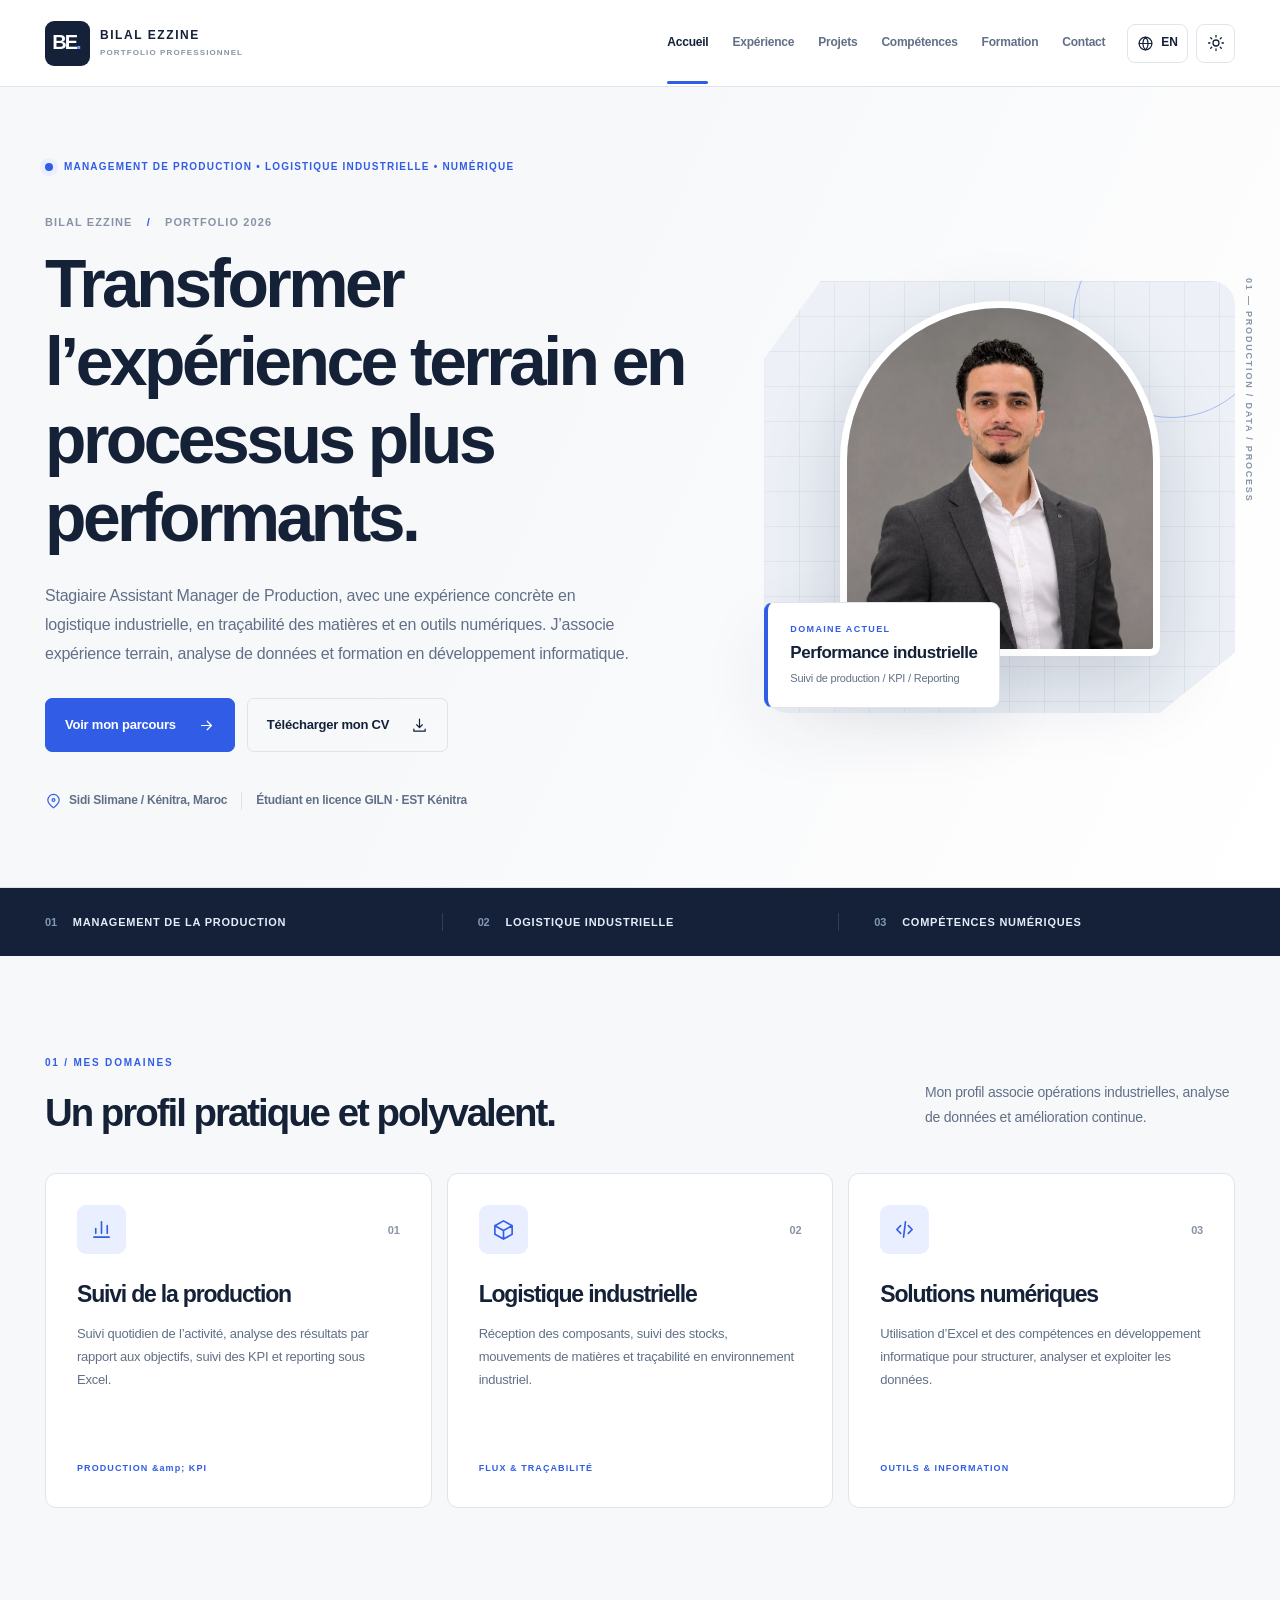
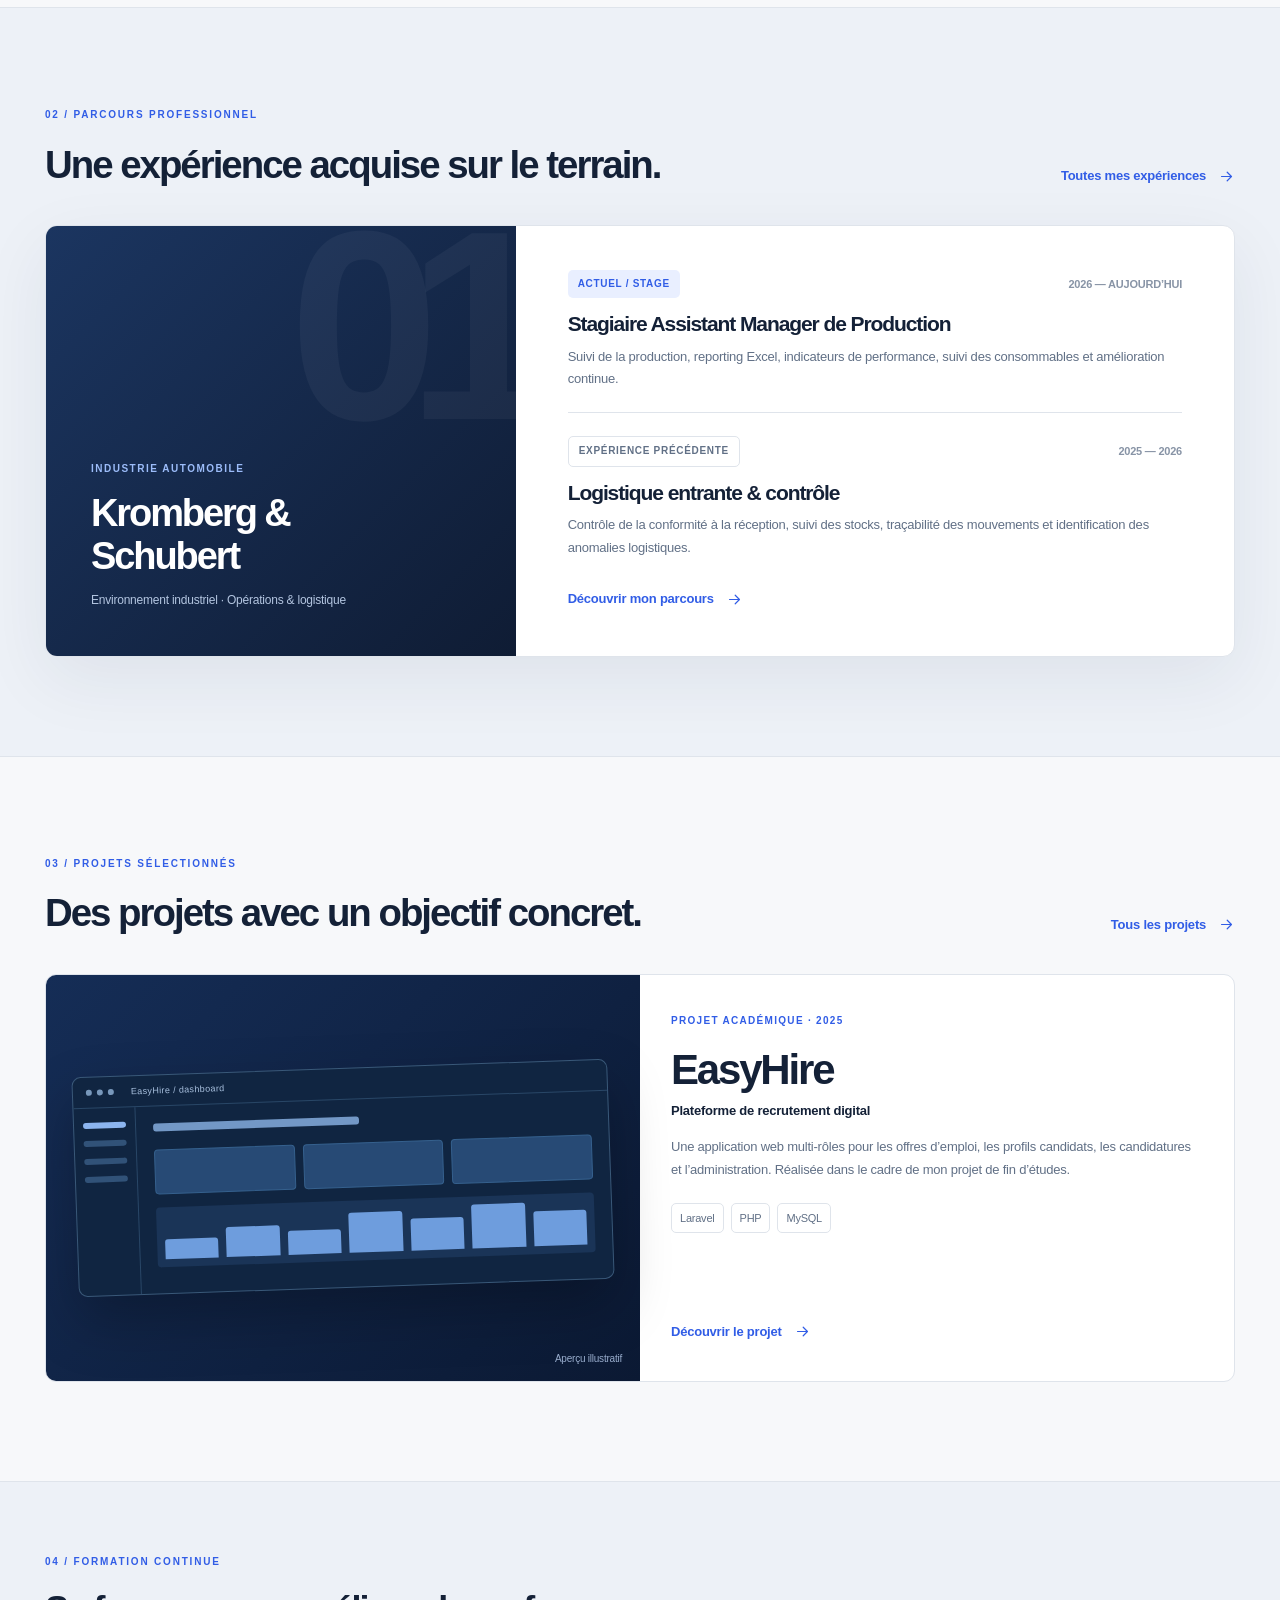
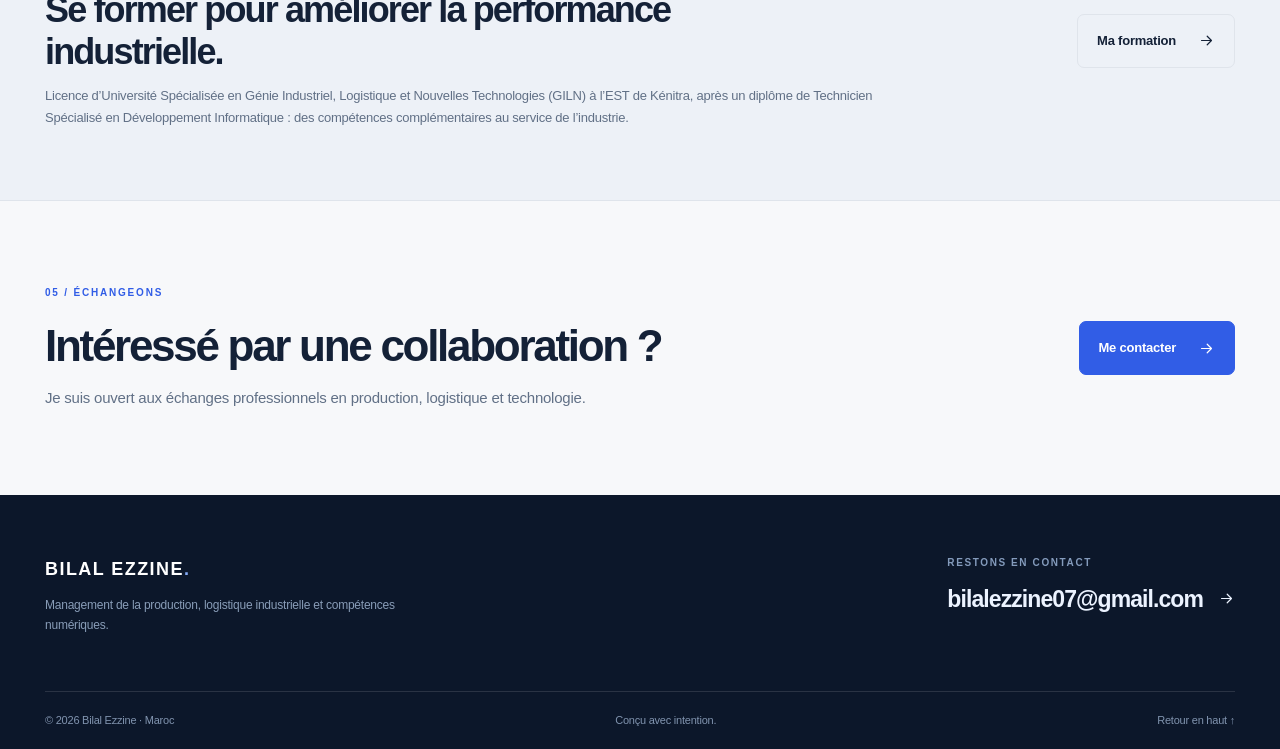
==== commit 800dab39: "Add files via upload" ====
--- a/index.html
+++ b/index.html
@@ -10,7 +10,7 @@
 <article class="area-card"><div class="area-top"><span class="area-icon"><svg class="ico" width="23" height="23" viewBox="0 0 24 24" fill="none" stroke="currentColor" stroke-width="1.7" stroke-linecap="round" stroke-linejoin="round" aria-hidden="true"><path d="m8 8-4 4 4 4m8-8 4 4-4 4m-3-12-2 16"/></svg></span><span class="area-no">03</span></div><h3><span data-en="Digital solutions" data-fr="Solutions numériques">Solutions numériques</span></h3><p><span data-en="Using Excel and software-development skills to structure, analyse and make use of data." data-fr="Utilisation d’Excel et des compétences en développement informatique pour structurer, analyser et exploiter les données.">Utilisation d’Excel et des compétences en développement informatique pour structurer, analyser et exploiter les données.</span></p><span class="area-foot"><span data-en="TOOLS &amp; INFORMATION" data-fr="OUTILS &amp; INFORMATION">OUTILS &amp; INFORMATION</span></span></article>
 </div></div></section>
 <section class="section tinted"><div class="shell"><div class="section-title-wrap"><div><div class="section-kicker">02 / <span data-en="CAREER JOURNEY" data-fr="PARCOURS PROFESSIONNEL">PARCOURS PROFESSIONNEL</span></div><h2><span data-en="Experience from the field." data-fr="Une expérience acquise sur le terrain.">Une expérience acquise sur le terrain.</span></h2></div><a class="inline-link" href="experience.html"><span data-en="Complete experience" data-fr="Toutes mes expériences">Toutes mes expériences</span><svg class="ico" width="17" height="17" viewBox="0 0 24 24" fill="none" stroke="currentColor" stroke-width="1.7" stroke-linecap="round" stroke-linejoin="round" aria-hidden="true"><path d="M5 12h14m-6-6 6 6-6 6"/></svg></a></div><div class="career-feature"><div class="career-feature-spot"><div class="feature-watermark">01</div><span><span data-en="AUTOMOTIVE INDUSTRY" data-fr="INDUSTRIE AUTOMOBILE">INDUSTRIE AUTOMOBILE</span></span><h3>Kromberg &amp; Schubert</h3><p><span data-en="Industrial environment · Operations &amp; logistics" data-fr="Environnement industriel · Opérations &amp; logistique">Environnement industriel · Opérations &amp; logistique</span></p></div><div class="career-feature-content"><div class="job-head"><span class="capsule"><span data-en="CURRENT / INTERNSHIP" data-fr="ACTUEL / STAGE">ACTUEL / STAGE</span></span><time>2026 — <span data-en="PRESENT" data-fr="AUJOURD’HUI">AUJOURD’HUI</span></time></div><h3><span data-en="Production Assistant Manager Intern" data-fr="Stagiaire Assistant Manager de Production">Stagiaire Assistant Manager de Production</span></h3><p><span data-en="Production follow-up, Excel reporting, performance indicators, consumables monitoring and continuous improvement." data-fr="Suivi de la production, reporting Excel, indicateurs de performance, suivi des consommables et amélioration continue.">Suivi de la production, reporting Excel, indicateurs de performance, suivi des consommables et amélioration continue.</span></p><div class="line"></div><div class="job-head"><span class="capsule subtle"><span data-en="PREVIOUS EXPERIENCE" data-fr="EXPÉRIENCE PRÉCÉDENTE">EXPÉRIENCE PRÉCÉDENTE</span></span><time>2025 — 2026</time></div><h3><span data-en="Inbound Logistics &amp; Control" data-fr="Logistique entrante &amp; contrôle">Logistique entrante &amp; contrôle</span></h3><p><span data-en="Conformity checks on arrival, stock monitoring, movement traceability and identification of logistics anomalies." data-fr="Contrôle de la conformité à la réception, suivi des stocks, traçabilité des mouvements et identification des anomalies logistiques.">Contrôle de la conformité à la réception, suivi des stocks, traçabilité des mouvements et identification des anomalies logistiques.</span></p><a class="inline-link" href="experience.html"><span data-en="Explore professional experience" data-fr="Découvrir mon parcours">Découvrir mon parcours</span><svg class="ico" width="17" height="17" viewBox="0 0 24 24" fill="none" stroke="currentColor" stroke-width="1.7" stroke-linecap="round" stroke-linejoin="round" aria-hidden="true"><path d="M5 12h14m-6-6 6 6-6 6"/></svg></a></div></div></div></section>
-<section class="section"><div class="shell"><div class="section-title-wrap"><div><div class="section-kicker">03 / <span data-en="SELECTED WORK" data-fr="PROJETS SÉLECTIONNÉS">PROJETS SÉLECTIONNÉS</span></div><h2><span data-en="Projects with a clear purpose." data-fr="Des projets avec un objectif concret.">Des projets avec un objectif concret.</span></h2></div><a class="inline-link" href="projects.html"><span data-en="All projects" data-fr="Tous les projets">Tous les projets</span><svg class="ico" width="17" height="17" viewBox="0 0 24 24" fill="none" stroke="currentColor" stroke-width="1.7" stroke-linecap="round" stroke-linejoin="round" aria-hidden="true"><path d="M5 12h14m-6-6 6 6-6 6"/></svg></a></div><div class="project-grid"><article class="project-highlight"><div class="project-visual"><div class="window"><div class="window-bar"><span></span><span></span><span></span><small>EasyHire / dashboard</small></div><div class="window-content"><div class="window-side"><i></i><i></i><i></i><i></i></div><div class="window-dashboard"><div class="chart-heading"></div><div class="chart-row"><i></i><i></i><i></i></div><div class="chart-visual"><i></i><i></i><i></i><i></i><i></i><i></i><i></i></div></div></div></div><span class="visual-note"><span data-en="Illustrative interface" data-fr="Aperçu illustratif">Aperçu illustratif</span></span></div><div class="project-highlight-copy"><span class="project-label"><span data-en="ACADEMIC PROJECT · 2025" data-fr="PROJET ACADÉMIQUE · 2025">PROJET ACADÉMIQUE · 2025</span></span><h3>EasyHire</h3><p class="project-sub"><span data-en="Digital recruitment platform" data-fr="Plateforme de recrutement digital">Plateforme de recrutement digital</span></p><p><span data-en="A multi-role web application for job offers, candidate profiles, applications and administration. Built as my final-year software development project." data-fr="Une application web multi-rôles pour les offres d’emploi, les profils candidats, les candidatures et l’administration. Réalisée dans le cadre de mon projet de fin d’études.">Une application web multi-rôles pour les offres d’emploi, les profils candidats, les candidatures et l’administration. Réalisée dans le cadre de mon projet de fin d’études.</span></p><div class="chip-row"><span>Laravel</span><span>PHP</span><span>MySQL</span></div><a class="inline-link" href="projects.html"><span data-en="View project details" data-fr="Découvrir le projet">Découvrir le projet</span><svg class="ico" width="17" height="17" viewBox="0 0 24 24" fill="none" stroke="currentColor" stroke-width="1.7" stroke-linecap="round" stroke-linejoin="round" aria-hidden="true"><path d="M5 12h14m-6-6 6 6-6 6"/></svg></a></div></article><article class="project-secondary"><div><span class="project-label"><span data-en="WORKFLOW CONCEPT" data-fr="CONCEPT DE PROCESSUS">CONCEPT DE PROCESSUS</span></span><h3><span data-en="Consumables tracking" data-fr="Suivi des consommables">Suivi des consommables</span></h3><p><span data-en="An Excel-based tracking idea to structure consumables records, monitor quantities and flag replenishment needs. Proposal, not a deployed system." data-fr="Une idée de suivi Excel pour structurer les enregistrements, contrôler les quantités et détecter les besoins de réapprovisionnement. Proposition non déployée.">Une idée de suivi Excel pour structurer les enregistrements, contrôler les quantités et détecter les besoins de réapprovisionnement. Proposition non déployée.</span></p></div><div class="concept-flow"><span><span data-en="Record" data-fr="Saisir">Saisir</span></span><span>→</span><span><span data-en="Monitor" data-fr="Suivre">Suivre</span></span><span>→</span><span><span data-en="Replenish" data-fr="Réapprovisionner">Réapprovisionner</span></span></div><a class="inline-link" href="projects.html"><span data-en="See the concept" data-fr="Voir le concept">Voir le concept</span><svg class="ico" width="17" height="17" viewBox="0 0 24 24" fill="none" stroke="currentColor" stroke-width="1.7" stroke-linecap="round" stroke-linejoin="round" aria-hidden="true"><path d="M5 12h14m-6-6 6 6-6 6"/></svg></a></article></div></div></section>
+<section class="section"><div class="shell"><div class="section-title-wrap"><div><div class="section-kicker">03 / <span data-en="SELECTED WORK" data-fr="PROJETS SÉLECTIONNÉS">PROJETS SÉLECTIONNÉS</span></div><h2><span data-en="Projects with a clear purpose." data-fr="Des projets avec un objectif concret.">Des projets avec un objectif concret.</span></h2></div><a class="inline-link" href="projects.html"><span data-en="All projects" data-fr="Tous les projets">Tous les projets</span><svg class="ico" width="17" height="17" viewBox="0 0 24 24" fill="none" stroke="currentColor" stroke-width="1.7" stroke-linecap="round" stroke-linejoin="round" aria-hidden="true"><path d="M5 12h14m-6-6 6 6-6 6"/></svg></a></div><div class="project-grid project-grid-single"><article class="project-highlight"><div class="project-visual"><div class="window"><div class="window-bar"><span></span><span></span><span></span><small>EasyHire / dashboard</small></div><div class="window-content"><div class="window-side"><i></i><i></i><i></i><i></i></div><div class="window-dashboard"><div class="chart-heading"></div><div class="chart-row"><i></i><i></i><i></i></div><div class="chart-visual"><i></i><i></i><i></i><i></i><i></i><i></i><i></i></div></div></div></div><span class="visual-note"><span data-en="Illustrative interface" data-fr="Aperçu illustratif">Aperçu illustratif</span></span></div><div class="project-highlight-copy"><span class="project-label"><span data-en="ACADEMIC PROJECT · 2025" data-fr="PROJET ACADÉMIQUE · 2025">PROJET ACADÉMIQUE · 2025</span></span><h3>EasyHire</h3><p class="project-sub"><span data-en="Digital recruitment platform" data-fr="Plateforme de recrutement digital">Plateforme de recrutement digital</span></p><p><span data-en="A multi-role web application for job offers, candidate profiles, applications and administration. Built as my final-year software development project." data-fr="Une application web multi-rôles pour les offres d’emploi, les profils candidats, les candidatures et l’administration. Réalisée dans le cadre de mon projet de fin d’études.">Une application web multi-rôles pour les offres d’emploi, les profils candidats, les candidatures et l’administration. Réalisée dans le cadre de mon projet de fin d’études.</span></p><div class="chip-row"><span>Laravel</span><span>PHP</span><span>MySQL</span></div><a class="inline-link" href="projects.html"><span data-en="View project details" data-fr="Découvrir le projet">Découvrir le projet</span><svg class="ico" width="17" height="17" viewBox="0 0 24 24" fill="none" stroke="currentColor" stroke-width="1.7" stroke-linecap="round" stroke-linejoin="round" aria-hidden="true"><path d="M5 12h14m-6-6 6 6-6 6"/></svg></a></div></article></div></div></section>
 <section class="study-strip"><div class="shell study-inner"><div><div class="section-kicker">04 / <span data-en="CONTINUOUS LEARNING" data-fr="FORMATION CONTINUE">FORMATION CONTINUE</span></div><h2><span data-en="Learning to improve industrial performance." data-fr="Se former pour améliorer la performance industrielle.">Se former pour améliorer la performance industrielle.</span></h2><p><span data-en="Specialized University Licence in Industrial Engineering, Logistics and New Technologies (GILN) at EST Kénitra, following a Specialized Technician diploma in Software Development: complementary skills serving industry." data-fr="Licence d’Université Spécialisée en Génie Industriel, Logistique et Nouvelles Technologies (GILN) à l’EST de Kénitra, après un diplôme de Technicien Spécialisé en Développement Informatique : des compétences complémentaires au service de l’industrie.">Licence d’Université Spécialisée en Génie Industriel, Logistique et Nouvelles Technologies (GILN) à l’EST de Kénitra, après un diplôme de Technicien Spécialisé en Développement Informatique : des compétences complémentaires au service de l’industrie.</span></p></div><a class="btn secondary" href="education.html"><span data-en="My education" data-fr="Ma formation">Ma formation</span><svg class="ico" width="17" height="17" viewBox="0 0 24 24" fill="none" stroke="currentColor" stroke-width="1.7" stroke-linecap="round" stroke-linejoin="round" aria-hidden="true"><path d="M5 12h14m-6-6 6 6-6 6"/></svg></a></div></section>
 <section class="final-cta"><div class="shell cta-layout"><div><div class="section-kicker">05 / <span data-en="LET’S TALK" data-fr="ÉCHANGEONS">ÉCHANGEONS</span></div><h2><span data-en="Interested in working together?" data-fr="Intéressé par une collaboration ?">Intéressé par une collaboration ?</span></h2><p><span data-en="I am open to professional conversations in operations, logistics and technology." data-fr="Je suis ouvert aux échanges professionnels en production, logistique et technologie.">Je suis ouvert aux échanges professionnels en production, logistique et technologie.</span></p></div><a class="btn primary" href="contact.html"><span data-en="Get in touch" data-fr="Me contacter">Me contacter</span><svg class="ico" width="17" height="17" viewBox="0 0 24 24" fill="none" stroke="currentColor" stroke-width="1.7" stroke-linecap="round" stroke-linejoin="round" aria-hidden="true"><path d="M5 12h14m-6-6 6 6-6 6"/></svg></a></div></section>
 </main><footer class="footer"><div class="shell"><div class="footer-top"><div><a class="footer-brand" href="index.html">BILAL EZZINE<span>.</span></a><p><span data-en="Production management, industrial logistics and digital skills." data-fr="Management de la production, logistique industrielle et compétences numériques.">Management de la production, logistique industrielle et compétences numériques.</span></p></div><div class="footer-contact"><span class="mini-label"><span data-en="LET’S CONNECT" data-fr="RESTONS EN CONTACT">RESTONS EN CONTACT</span></span><a href="mailto:bilalezzine07@gmail.com">bilalezzine07@gmail.com <svg class="ico" width="17" height="17" viewBox="0 0 24 24" fill="none" stroke="currentColor" stroke-width="1.7" stroke-linecap="round" stroke-linejoin="round" aria-hidden="true"><path d="M5 12h14m-6-6 6 6-6 6"/></svg></a></div></div><div class="footer-bottom"><span data-en="© 2026 Bilal Ezzine · Morocco" data-fr="© 2026 Bilal Ezzine · Maroc">© 2026 Bilal Ezzine · Maroc</span><span><span data-en="Built with purpose." data-fr="Conçu avec intention.">Conçu avec intention.</span></span><a href="#top"><span data-en="Back to top" data-fr="Retour en haut">Retour en haut</span> ↑</a></div></div></footer></body></html>
--- a/style.css
+++ b/style.css
@@ -18,3 +18,4 @@
 .reveal.is-visible{opacity:1;transform:none}
 @media (prefers-reduced-motion:reduce){.reveal{opacity:1;transform:none;transition:none}}
 @media (max-width:700px){.skills-grid .skill-tile:last-child:nth-child(odd){grid-column:auto}}
+.project-grid-single{grid-template-columns:1fr!important}
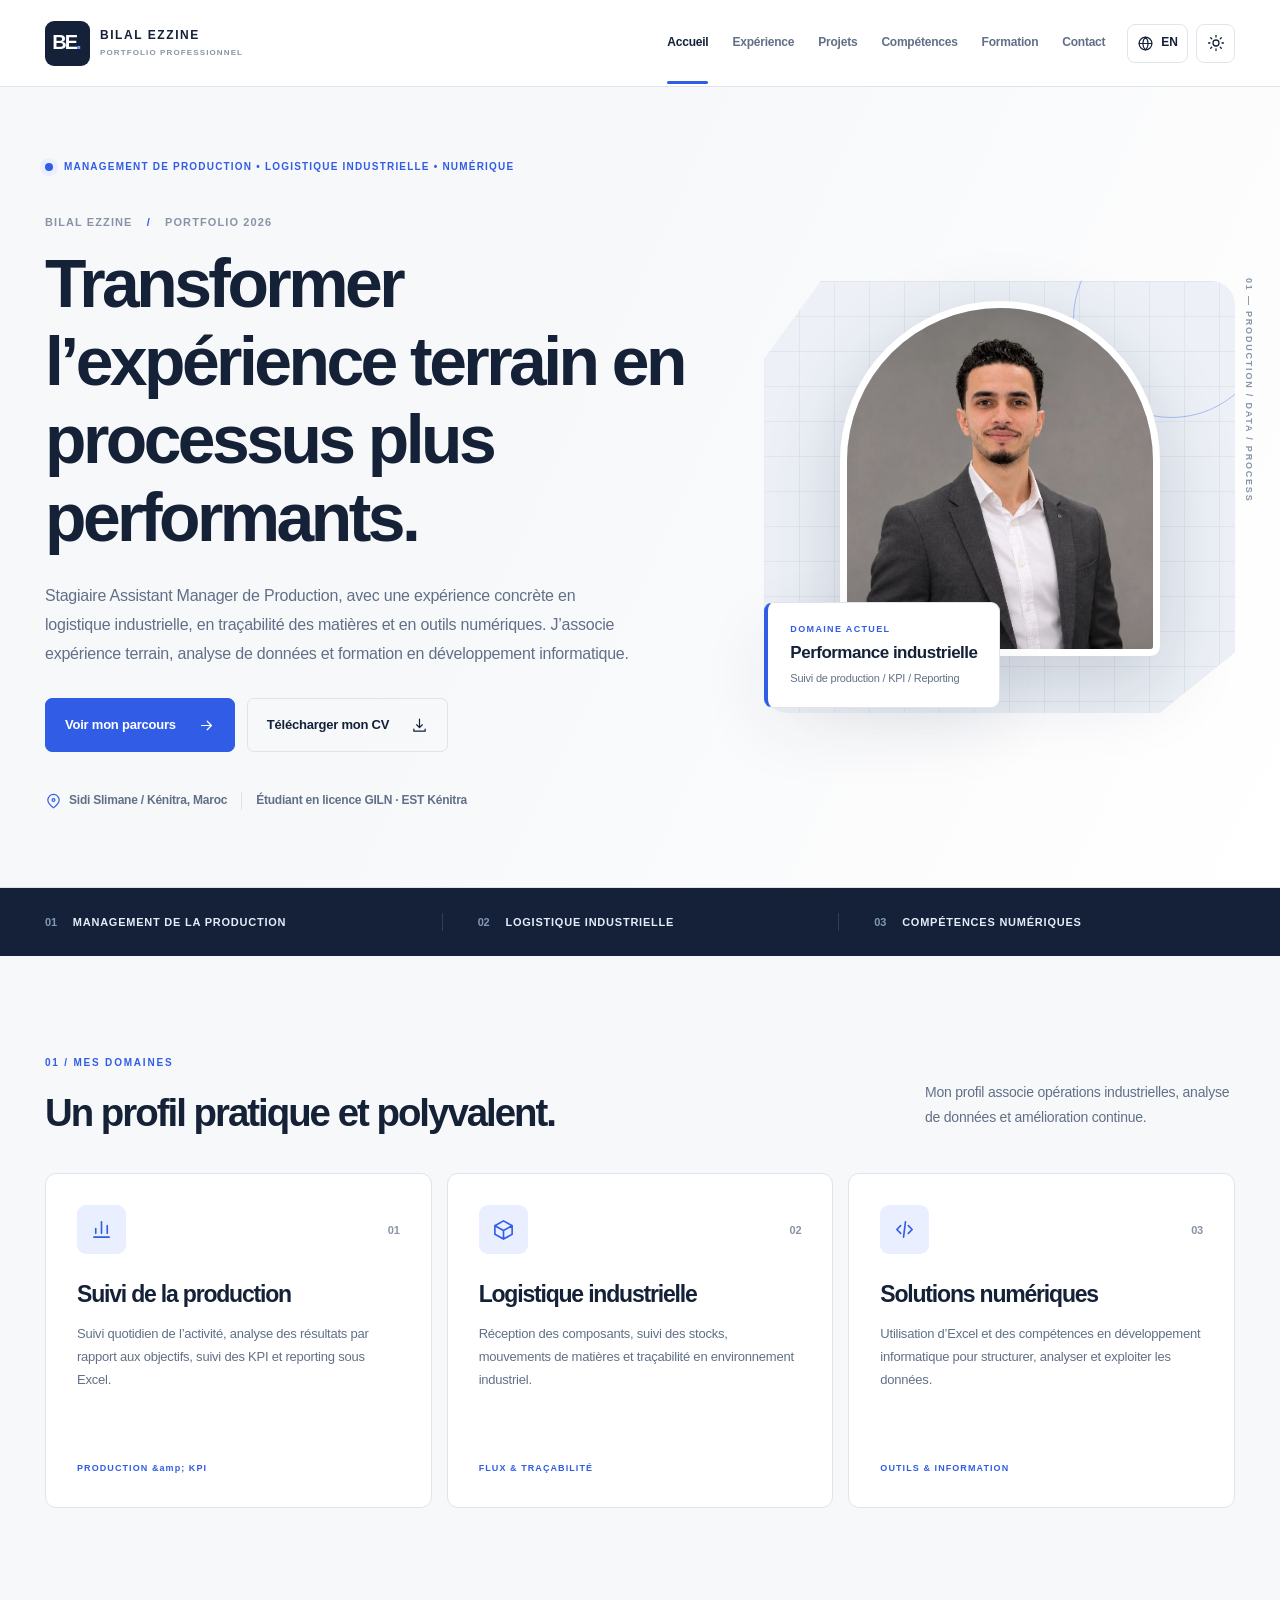
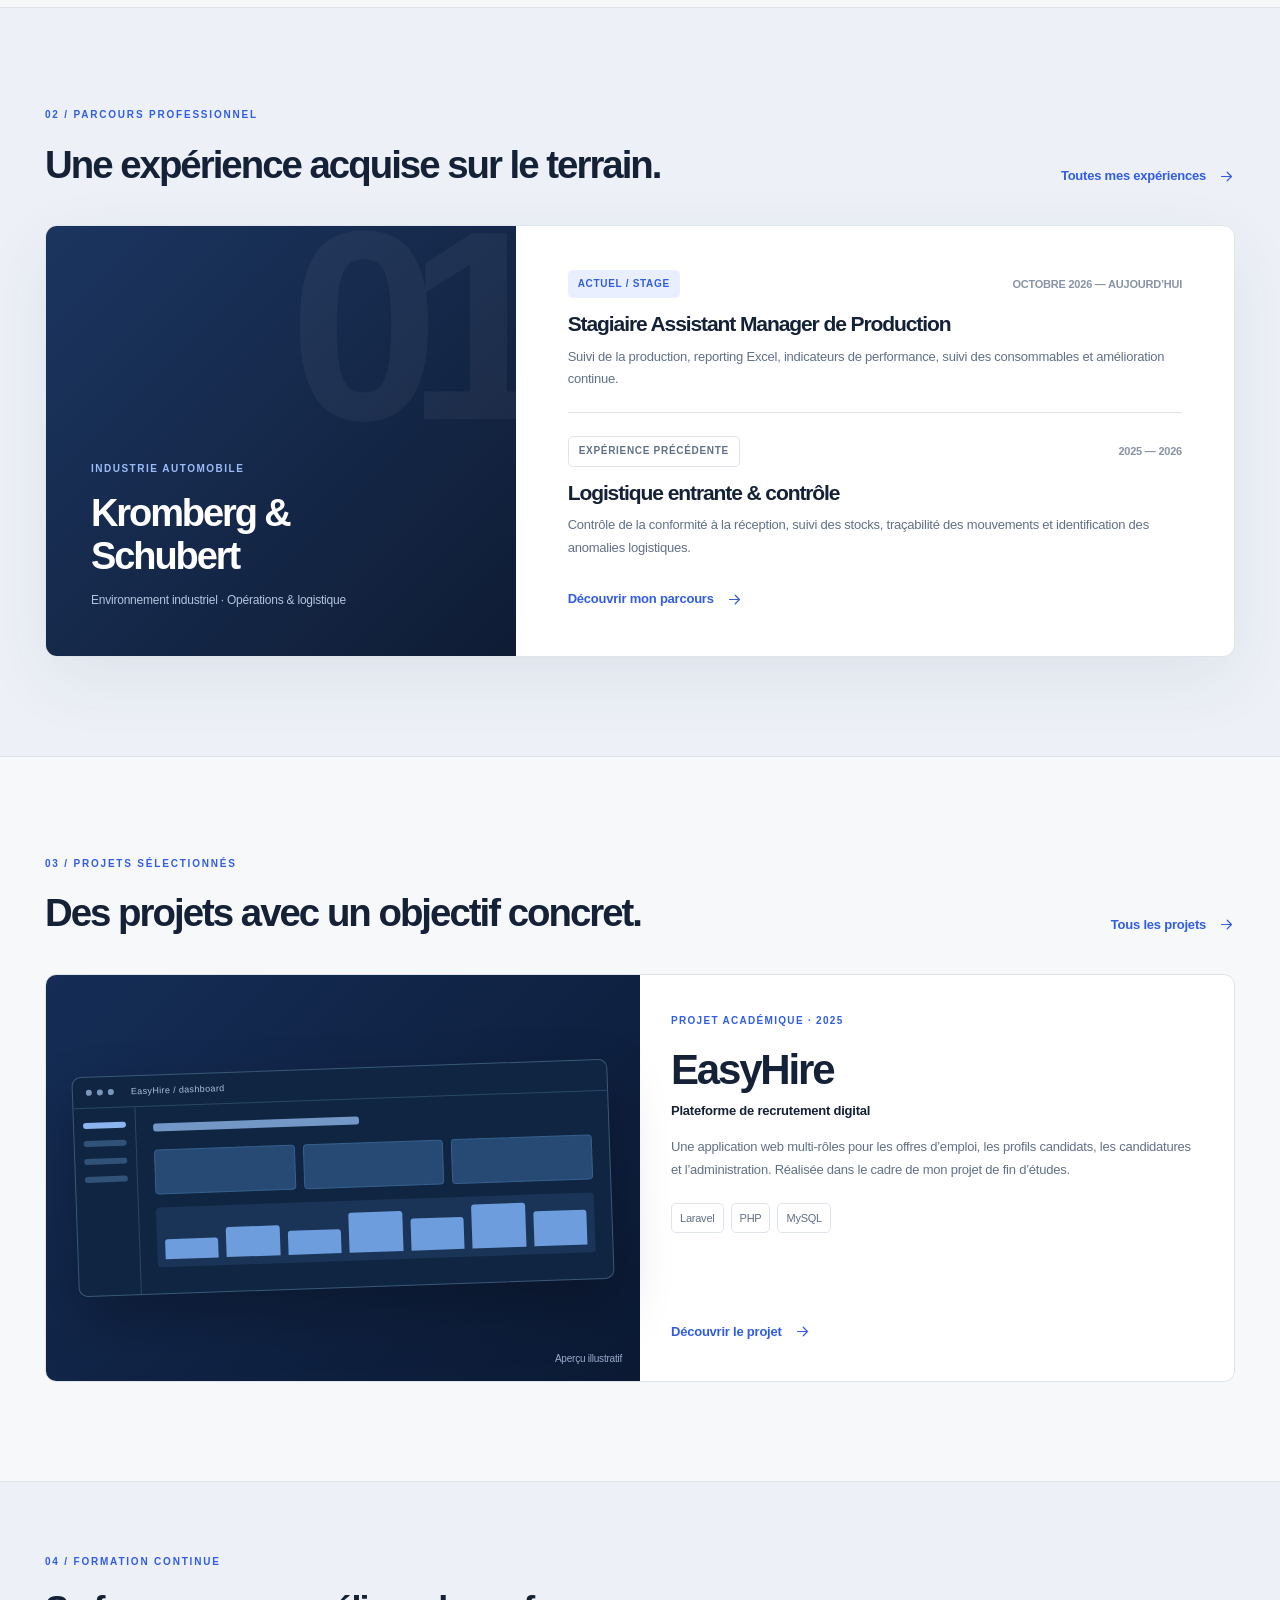
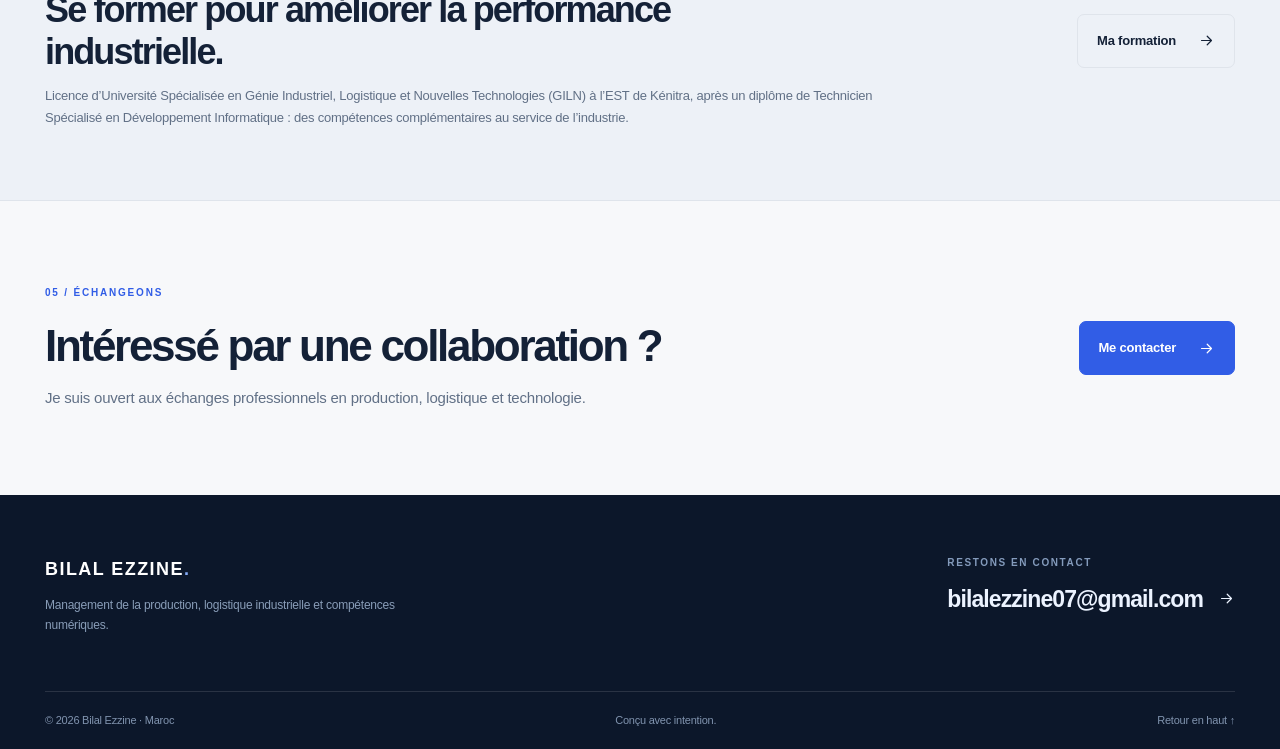
==== commit 030d2ea3: "Add files via upload" ====
--- a/index.html
+++ b/index.html
@@ -9,7 +9,7 @@
 <article class="area-card"><div class="area-top"><span class="area-icon"><svg class="ico" width="23" height="23" viewBox="0 0 24 24" fill="none" stroke="currentColor" stroke-width="1.7" stroke-linecap="round" stroke-linejoin="round" aria-hidden="true"><path d="m12 3 9 5-9 5-9-5 9-5Zm-9 5v9l9 5 9-5V8m-9 5v9"/></svg></span><span class="area-no">02</span></div><h3><span data-en="Industrial logistics" data-fr="Logistique industrielle">Logistique industrielle</span></h3><p><span data-en="Component receiving, stock monitoring, material movements and traceability in an industrial environment." data-fr="Réception des composants, suivi des stocks, mouvements de matières et traçabilité en environnement industriel.">Réception des composants, suivi des stocks, mouvements de matières et traçabilité en environnement industriel.</span></p><span class="area-foot"><span data-en="FLOW &amp; TRACEABILITY" data-fr="FLUX &amp; TRAÇABILITÉ">FLUX &amp; TRAÇABILITÉ</span></span></article>
 <article class="area-card"><div class="area-top"><span class="area-icon"><svg class="ico" width="23" height="23" viewBox="0 0 24 24" fill="none" stroke="currentColor" stroke-width="1.7" stroke-linecap="round" stroke-linejoin="round" aria-hidden="true"><path d="m8 8-4 4 4 4m8-8 4 4-4 4m-3-12-2 16"/></svg></span><span class="area-no">03</span></div><h3><span data-en="Digital solutions" data-fr="Solutions numériques">Solutions numériques</span></h3><p><span data-en="Using Excel and software-development skills to structure, analyse and make use of data." data-fr="Utilisation d’Excel et des compétences en développement informatique pour structurer, analyser et exploiter les données.">Utilisation d’Excel et des compétences en développement informatique pour structurer, analyser et exploiter les données.</span></p><span class="area-foot"><span data-en="TOOLS &amp; INFORMATION" data-fr="OUTILS &amp; INFORMATION">OUTILS &amp; INFORMATION</span></span></article>
 </div></div></section>
-<section class="section tinted"><div class="shell"><div class="section-title-wrap"><div><div class="section-kicker">02 / <span data-en="CAREER JOURNEY" data-fr="PARCOURS PROFESSIONNEL">PARCOURS PROFESSIONNEL</span></div><h2><span data-en="Experience from the field." data-fr="Une expérience acquise sur le terrain.">Une expérience acquise sur le terrain.</span></h2></div><a class="inline-link" href="experience.html"><span data-en="Complete experience" data-fr="Toutes mes expériences">Toutes mes expériences</span><svg class="ico" width="17" height="17" viewBox="0 0 24 24" fill="none" stroke="currentColor" stroke-width="1.7" stroke-linecap="round" stroke-linejoin="round" aria-hidden="true"><path d="M5 12h14m-6-6 6 6-6 6"/></svg></a></div><div class="career-feature"><div class="career-feature-spot"><div class="feature-watermark">01</div><span><span data-en="AUTOMOTIVE INDUSTRY" data-fr="INDUSTRIE AUTOMOBILE">INDUSTRIE AUTOMOBILE</span></span><h3>Kromberg &amp; Schubert</h3><p><span data-en="Industrial environment · Operations &amp; logistics" data-fr="Environnement industriel · Opérations &amp; logistique">Environnement industriel · Opérations &amp; logistique</span></p></div><div class="career-feature-content"><div class="job-head"><span class="capsule"><span data-en="CURRENT / INTERNSHIP" data-fr="ACTUEL / STAGE">ACTUEL / STAGE</span></span><time>2026 — <span data-en="PRESENT" data-fr="AUJOURD’HUI">AUJOURD’HUI</span></time></div><h3><span data-en="Production Assistant Manager Intern" data-fr="Stagiaire Assistant Manager de Production">Stagiaire Assistant Manager de Production</span></h3><p><span data-en="Production follow-up, Excel reporting, performance indicators, consumables monitoring and continuous improvement." data-fr="Suivi de la production, reporting Excel, indicateurs de performance, suivi des consommables et amélioration continue.">Suivi de la production, reporting Excel, indicateurs de performance, suivi des consommables et amélioration continue.</span></p><div class="line"></div><div class="job-head"><span class="capsule subtle"><span data-en="PREVIOUS EXPERIENCE" data-fr="EXPÉRIENCE PRÉCÉDENTE">EXPÉRIENCE PRÉCÉDENTE</span></span><time>2025 — 2026</time></div><h3><span data-en="Inbound Logistics &amp; Control" data-fr="Logistique entrante &amp; contrôle">Logistique entrante &amp; contrôle</span></h3><p><span data-en="Conformity checks on arrival, stock monitoring, movement traceability and identification of logistics anomalies." data-fr="Contrôle de la conformité à la réception, suivi des stocks, traçabilité des mouvements et identification des anomalies logistiques.">Contrôle de la conformité à la réception, suivi des stocks, traçabilité des mouvements et identification des anomalies logistiques.</span></p><a class="inline-link" href="experience.html"><span data-en="Explore professional experience" data-fr="Découvrir mon parcours">Découvrir mon parcours</span><svg class="ico" width="17" height="17" viewBox="0 0 24 24" fill="none" stroke="currentColor" stroke-width="1.7" stroke-linecap="round" stroke-linejoin="round" aria-hidden="true"><path d="M5 12h14m-6-6 6 6-6 6"/></svg></a></div></div></div></section>
+<section class="section tinted"><div class="shell"><div class="section-title-wrap"><div><div class="section-kicker">02 / <span data-en="CAREER JOURNEY" data-fr="PARCOURS PROFESSIONNEL">PARCOURS PROFESSIONNEL</span></div><h2><span data-en="Experience from the field." data-fr="Une expérience acquise sur le terrain.">Une expérience acquise sur le terrain.</span></h2></div><a class="inline-link" href="experience.html"><span data-en="Complete experience" data-fr="Toutes mes expériences">Toutes mes expériences</span><svg class="ico" width="17" height="17" viewBox="0 0 24 24" fill="none" stroke="currentColor" stroke-width="1.7" stroke-linecap="round" stroke-linejoin="round" aria-hidden="true"><path d="M5 12h14m-6-6 6 6-6 6"/></svg></a></div><div class="career-feature"><div class="career-feature-spot"><div class="feature-watermark">01</div><span><span data-en="AUTOMOTIVE INDUSTRY" data-fr="INDUSTRIE AUTOMOBILE">INDUSTRIE AUTOMOBILE</span></span><h3>Kromberg &amp; Schubert</h3><p><span data-en="Industrial environment · Operations &amp; logistics" data-fr="Environnement industriel · Opérations &amp; logistique">Environnement industriel · Opérations &amp; logistique</span></p></div><div class="career-feature-content"><div class="job-head"><span class="capsule"><span data-en="CURRENT / INTERNSHIP" data-fr="ACTUEL / STAGE">ACTUEL / STAGE</span></span><time><span data-en="OCTOBER 2026 — PRESENT" data-fr="OCTOBRE 2026 — AUJOURD’HUI">OCTOBRE 2026 — AUJOURD’HUI</span></time></div><h3><span data-en="Production Assistant Manager Intern" data-fr="Stagiaire Assistant Manager de Production">Stagiaire Assistant Manager de Production</span></h3><p><span data-en="Production follow-up, Excel reporting, performance indicators, consumables monitoring and continuous improvement." data-fr="Suivi de la production, reporting Excel, indicateurs de performance, suivi des consommables et amélioration continue.">Suivi de la production, reporting Excel, indicateurs de performance, suivi des consommables et amélioration continue.</span></p><div class="line"></div><div class="job-head"><span class="capsule subtle"><span data-en="PREVIOUS EXPERIENCE" data-fr="EXPÉRIENCE PRÉCÉDENTE">EXPÉRIENCE PRÉCÉDENTE</span></span><time>2025 — 2026</time></div><h3><span data-en="Inbound Logistics &amp; Control" data-fr="Logistique entrante &amp; contrôle">Logistique entrante &amp; contrôle</span></h3><p><span data-en="Conformity checks on arrival, stock monitoring, movement traceability and identification of logistics anomalies." data-fr="Contrôle de la conformité à la réception, suivi des stocks, traçabilité des mouvements et identification des anomalies logistiques.">Contrôle de la conformité à la réception, suivi des stocks, traçabilité des mouvements et identification des anomalies logistiques.</span></p><a class="inline-link" href="experience.html"><span data-en="Explore professional experience" data-fr="Découvrir mon parcours">Découvrir mon parcours</span><svg class="ico" width="17" height="17" viewBox="0 0 24 24" fill="none" stroke="currentColor" stroke-width="1.7" stroke-linecap="round" stroke-linejoin="round" aria-hidden="true"><path d="M5 12h14m-6-6 6 6-6 6"/></svg></a></div></div></div></section>
 <section class="section"><div class="shell"><div class="section-title-wrap"><div><div class="section-kicker">03 / <span data-en="SELECTED WORK" data-fr="PROJETS SÉLECTIONNÉS">PROJETS SÉLECTIONNÉS</span></div><h2><span data-en="Projects with a clear purpose." data-fr="Des projets avec un objectif concret.">Des projets avec un objectif concret.</span></h2></div><a class="inline-link" href="projects.html"><span data-en="All projects" data-fr="Tous les projets">Tous les projets</span><svg class="ico" width="17" height="17" viewBox="0 0 24 24" fill="none" stroke="currentColor" stroke-width="1.7" stroke-linecap="round" stroke-linejoin="round" aria-hidden="true"><path d="M5 12h14m-6-6 6 6-6 6"/></svg></a></div><div class="project-grid project-grid-single"><article class="project-highlight"><div class="project-visual"><div class="window"><div class="window-bar"><span></span><span></span><span></span><small>EasyHire / dashboard</small></div><div class="window-content"><div class="window-side"><i></i><i></i><i></i><i></i></div><div class="window-dashboard"><div class="chart-heading"></div><div class="chart-row"><i></i><i></i><i></i></div><div class="chart-visual"><i></i><i></i><i></i><i></i><i></i><i></i><i></i></div></div></div></div><span class="visual-note"><span data-en="Illustrative interface" data-fr="Aperçu illustratif">Aperçu illustratif</span></span></div><div class="project-highlight-copy"><span class="project-label"><span data-en="ACADEMIC PROJECT · 2025" data-fr="PROJET ACADÉMIQUE · 2025">PROJET ACADÉMIQUE · 2025</span></span><h3>EasyHire</h3><p class="project-sub"><span data-en="Digital recruitment platform" data-fr="Plateforme de recrutement digital">Plateforme de recrutement digital</span></p><p><span data-en="A multi-role web application for job offers, candidate profiles, applications and administration. Built as my final-year software development project." data-fr="Une application web multi-rôles pour les offres d’emploi, les profils candidats, les candidatures et l’administration. Réalisée dans le cadre de mon projet de fin d’études.">Une application web multi-rôles pour les offres d’emploi, les profils candidats, les candidatures et l’administration. Réalisée dans le cadre de mon projet de fin d’études.</span></p><div class="chip-row"><span>Laravel</span><span>PHP</span><span>MySQL</span></div><a class="inline-link" href="projects.html"><span data-en="View project details" data-fr="Découvrir le projet">Découvrir le projet</span><svg class="ico" width="17" height="17" viewBox="0 0 24 24" fill="none" stroke="currentColor" stroke-width="1.7" stroke-linecap="round" stroke-linejoin="round" aria-hidden="true"><path d="M5 12h14m-6-6 6 6-6 6"/></svg></a></div></article></div></div></section>
 <section class="study-strip"><div class="shell study-inner"><div><div class="section-kicker">04 / <span data-en="CONTINUOUS LEARNING" data-fr="FORMATION CONTINUE">FORMATION CONTINUE</span></div><h2><span data-en="Learning to improve industrial performance." data-fr="Se former pour améliorer la performance industrielle.">Se former pour améliorer la performance industrielle.</span></h2><p><span data-en="Specialized University Licence in Industrial Engineering, Logistics and New Technologies (GILN) at EST Kénitra, following a Specialized Technician diploma in Software Development: complementary skills serving industry." data-fr="Licence d’Université Spécialisée en Génie Industriel, Logistique et Nouvelles Technologies (GILN) à l’EST de Kénitra, après un diplôme de Technicien Spécialisé en Développement Informatique : des compétences complémentaires au service de l’industrie.">Licence d’Université Spécialisée en Génie Industriel, Logistique et Nouvelles Technologies (GILN) à l’EST de Kénitra, après un diplôme de Technicien Spécialisé en Développement Informatique : des compétences complémentaires au service de l’industrie.</span></p></div><a class="btn secondary" href="education.html"><span data-en="My education" data-fr="Ma formation">Ma formation</span><svg class="ico" width="17" height="17" viewBox="0 0 24 24" fill="none" stroke="currentColor" stroke-width="1.7" stroke-linecap="round" stroke-linejoin="round" aria-hidden="true"><path d="M5 12h14m-6-6 6 6-6 6"/></svg></a></div></section>
 <section class="final-cta"><div class="shell cta-layout"><div><div class="section-kicker">05 / <span data-en="LET’S TALK" data-fr="ÉCHANGEONS">ÉCHANGEONS</span></div><h2><span data-en="Interested in working together?" data-fr="Intéressé par une collaboration ?">Intéressé par une collaboration ?</span></h2><p><span data-en="I am open to professional conversations in operations, logistics and technology." data-fr="Je suis ouvert aux échanges professionnels en production, logistique et technologie.">Je suis ouvert aux échanges professionnels en production, logistique et technologie.</span></p></div><a class="btn primary" href="contact.html"><span data-en="Get in touch" data-fr="Me contacter">Me contacter</span><svg class="ico" width="17" height="17" viewBox="0 0 24 24" fill="none" stroke="currentColor" stroke-width="1.7" stroke-linecap="round" stroke-linejoin="round" aria-hidden="true"><path d="M5 12h14m-6-6 6 6-6 6"/></svg></a></div></section>
